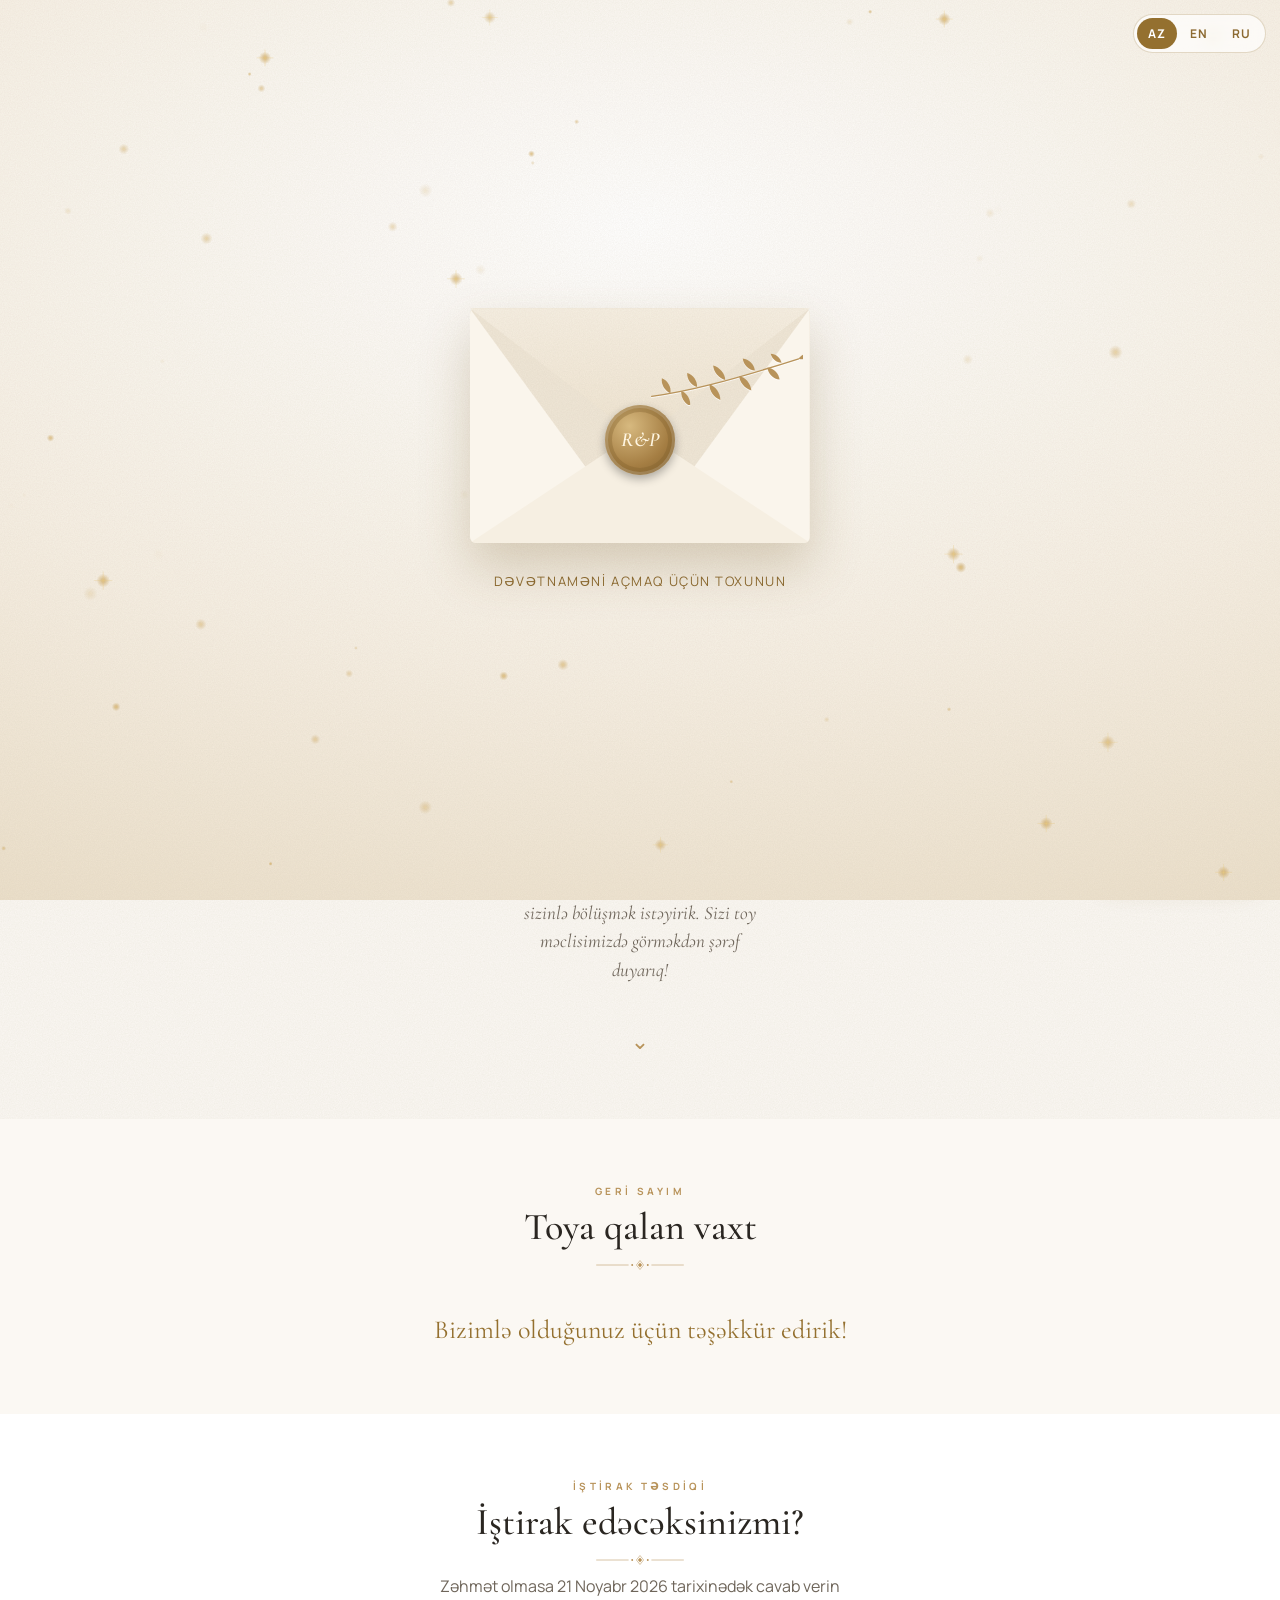
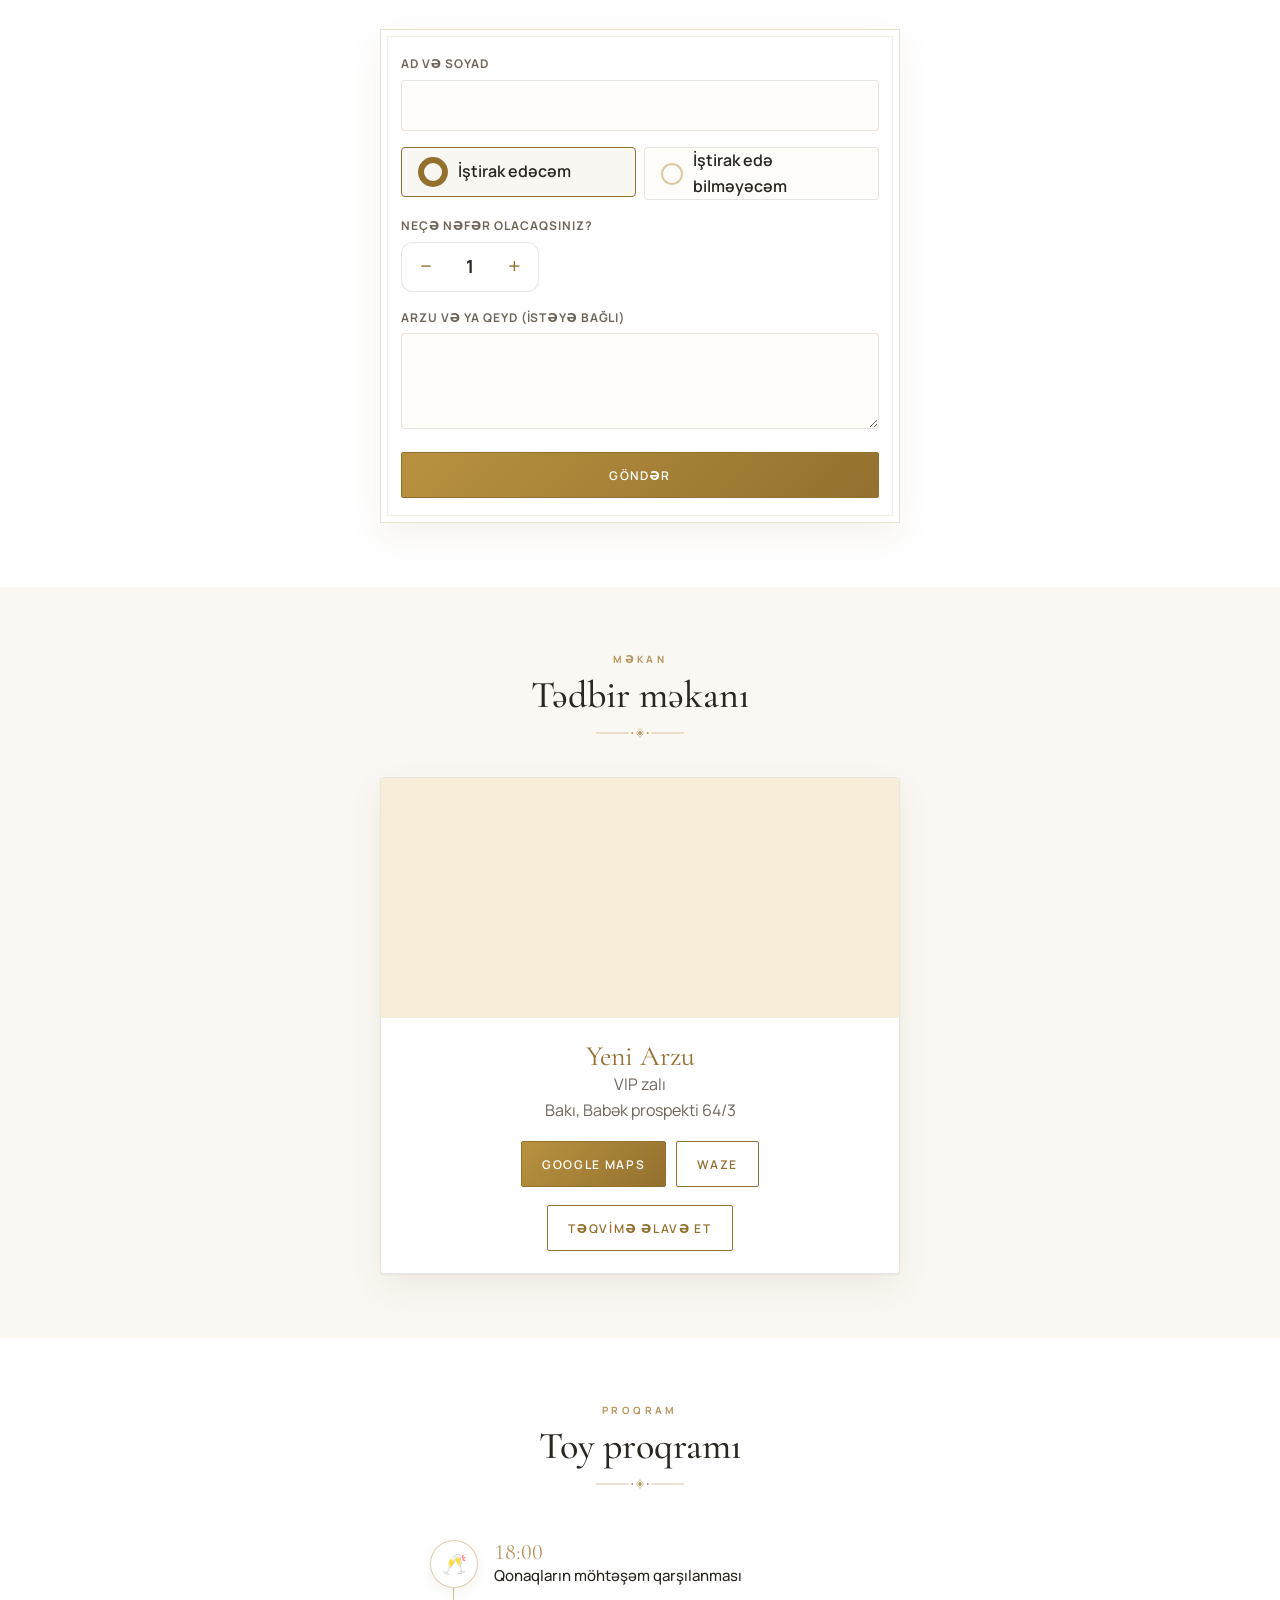
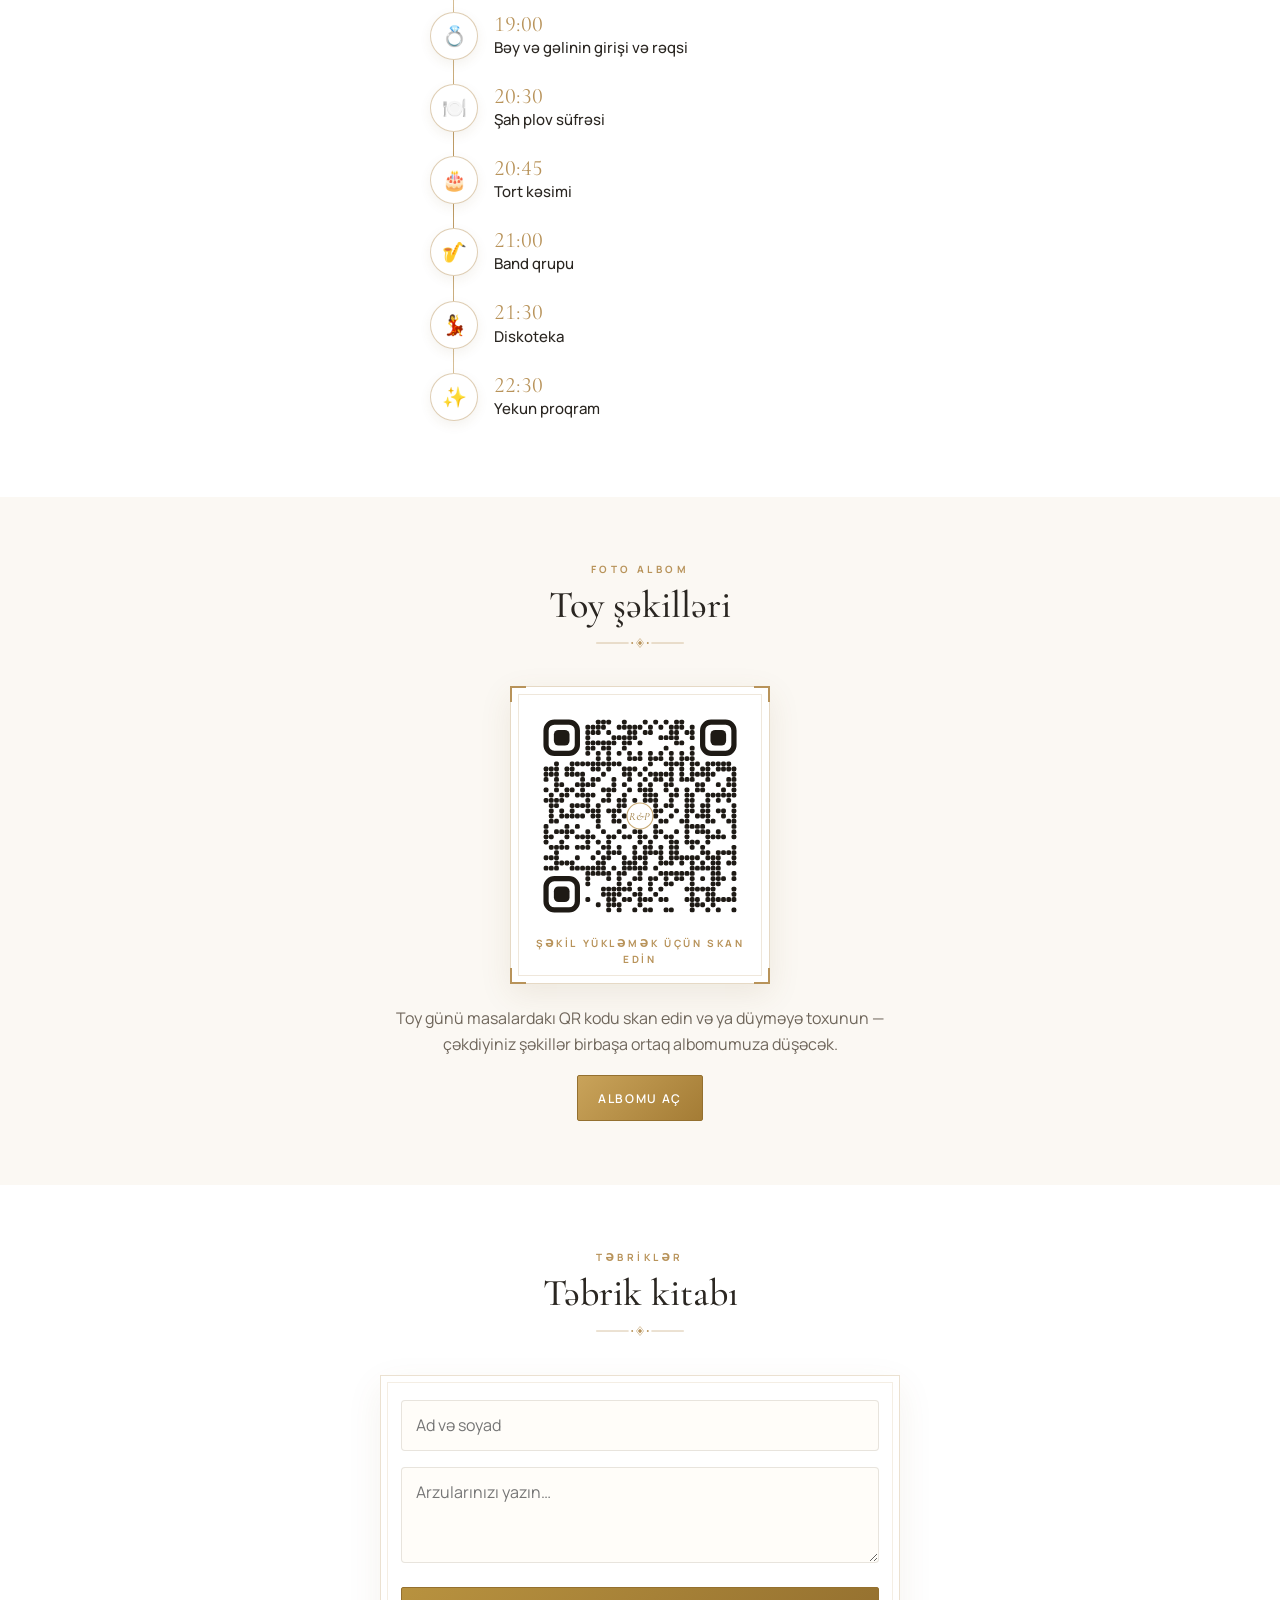
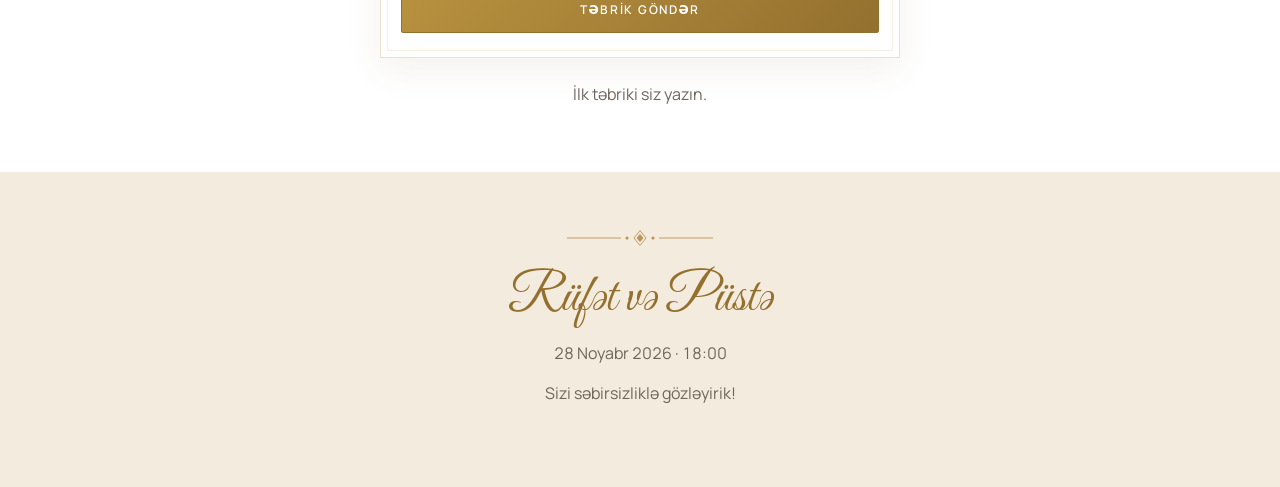
==== index.html @ 7e57e86d "Add files via upload" ====
<!doctype html>
<html lang="az">
<head>
<meta charset="utf-8">
<meta name="viewport" content="width=device-width, initial-scale=1, viewport-fit=cover">
<title>Rüfət və Püstə — Toy dəvətnaməsi</title>
<meta name="description" content="28 Noyabr 2026, Şənbə · 18:00 · Yeni Arzu, VIP zalı">
<meta property="og:title" content="Rüfət və Püstə — Toy dəvətnaməsi">
<meta property="og:description" content="28 Noyabr 2026, Şənbə · 18:00 · Yeni Arzu, VIP zalı">
<meta property="og:type" content="website">
<meta property="og:url" content="https://kenan678.github.io/puste-rufet/">
<meta property="og:image" content="https://kenan678.github.io/puste-rufet/og-image.jpg">
<meta property="og:image:width" content="1200">
<meta property="og:image:height" content="630">
<meta name="twitter:card" content="summary_large_image">
<meta name="theme-color" content="#F6EFE3">
<link rel="preconnect" href="https://fonts.googleapis.com">
<link rel="preconnect" href="https://fonts.gstatic.com" crossorigin>
<link href="https://fonts.googleapis.com/css2?family=Great+Vibes&family=Cormorant+Garamond:ital,wght@0,400;0,500;0,600;1,400;1,500;1,600&family=Manrope:wght@400;500;600;700&display=swap" rel="stylesheet">
<link rel="stylesheet" href="assets/style.css?v=7">
</head>
<body class="locked">

<!-- Zərf açılışı -->
<div class="intro" id="intro">
  <canvas class="sparkles" id="sparkIntro"></canvas>
  <div class="lang-switch" role="group" aria-label="Language">
    <button data-lang="az">AZ</button><button data-lang="en">EN</button><button data-lang="ru">RU</button>
  </div>
  <button class="envelope" id="envelope" aria-label="Open">
    <div class="env-back"></div>
    <div class="env-card"><span class="small" data-i18n="label"></span><span class="nm" id="envNames"></span></div>
    <div class="env-front"></div>
    <div class="env-flap"></div>
    <div class="seal" id="seal"></div>
    <div class="env-sprig"><svg viewBox="0 0 200 70" fill="currentColor" aria-hidden="true"><path d="M6 58 C 50 52, 100 40, 194 10" fill="none" stroke="currentColor" stroke-width="1.6" stroke-linecap="round"/><g><path transform="translate(30 54) rotate(-120)" d="M0 0 C6 -5 16 -5 22 0 C16 5 6 5 0 0Z"/><path transform="translate(44 51) rotate(60)" d="M0 0 C6 -5 16 -5 22 0 C16 5 6 5 0 0Z"/><path transform="translate(64 46) rotate(-125)" d="M0 0 C6 -5 16 -5 22 0 C16 5 6 5 0 0Z"/><path transform="translate(80 43) rotate(55)" d="M0 0 C6 -5 17 -5 24 0 C17 5 6 5 0 0Z"/><path transform="translate(100 37) rotate(-130)" d="M0 0 C6 -5 17 -5 24 0 C17 5 6 5 0 0Z"/><path transform="translate(118 32) rotate(50)" d="M0 0 C6 -5 17 -5 24 0 C17 5 6 5 0 0Z"/><path transform="translate(138 25) rotate(-135)" d="M0 0 C6 -5 16 -5 22 0 C16 5 6 5 0 0Z"/><path transform="translate(154 21) rotate(45)" d="M0 0 C6 -5 16 -5 22 0 C16 5 6 5 0 0Z"/><path transform="translate(172 15) rotate(-140)" d="M0 0 C5 -4 13 -4 18 0 C13 4 5 4 0 0Z"/><path transform="translate(194 10) rotate(-20)" d="M0 0 C5 -4 13 -4 18 0 C13 4 5 4 0 0Z"/></g></svg></div>
  </button>
  <p class="tap" data-i18n="tap"></p>
</div>

<div class="topbar">
  <div class="lang-switch" role="group" aria-label="Language">
    <button data-lang="az">AZ</button><button data-lang="en">EN</button><button data-lang="ru">RU</button>
  </div>
  <button class="music-btn" id="musicBtn" hidden aria-label="Music">
    <span class="mb-ic"><svg viewBox="0 0 24 24" class="note" fill="currentColor"><path d="M9 17.5a2.5 2.5 0 1 1-2-2.45V5.2a1 1 0 0 1 .78-.98l9-2A1 1 0 0 1 18 3.2v11.3a2.5 2.5 0 1 1-2-2.45V6.45l-7 1.56z"/></svg><svg viewBox="0 0 24 24" class="bars" fill="currentColor"><rect x="4" y="6" width="3" height="12" rx="1"/><rect x="10.5" y="3" width="3" height="18" rx="1"/><rect x="17" y="8" width="3" height="10" rx="1"/></svg></span>
    <span class="mb-lbl" id="musicLbl"></span>
  </button>
</div>

<main id="main">
  <header class="hero">
    <canvas class="sparkles" id="sparkHero"></canvas>
    <div class="garland left" aria-hidden="true"></div><div class="garland right" aria-hidden="true"></div>
    <div class="wrap">
      <div class="hero-sprig"><svg viewBox="0 0 200 70" fill="currentColor" aria-hidden="true"><path d="M6 58 C 50 52, 100 40, 194 10" fill="none" stroke="currentColor" stroke-width="1.6" stroke-linecap="round"/><g><path transform="translate(30 54) rotate(-120)" d="M0 0 C6 -5 16 -5 22 0 C16 5 6 5 0 0Z"/><path transform="translate(44 51) rotate(60)" d="M0 0 C6 -5 16 -5 22 0 C16 5 6 5 0 0Z"/><path transform="translate(64 46) rotate(-125)" d="M0 0 C6 -5 16 -5 22 0 C16 5 6 5 0 0Z"/><path transform="translate(80 43) rotate(55)" d="M0 0 C6 -5 17 -5 24 0 C17 5 6 5 0 0Z"/><path transform="translate(100 37) rotate(-130)" d="M0 0 C6 -5 17 -5 24 0 C17 5 6 5 0 0Z"/><path transform="translate(118 32) rotate(50)" d="M0 0 C6 -5 17 -5 24 0 C17 5 6 5 0 0Z"/><path transform="translate(138 25) rotate(-135)" d="M0 0 C6 -5 16 -5 22 0 C16 5 6 5 0 0Z"/><path transform="translate(154 21) rotate(45)" d="M0 0 C6 -5 16 -5 22 0 C16 5 6 5 0 0Z"/><path transform="translate(172 15) rotate(-140)" d="M0 0 C5 -4 13 -4 18 0 C13 4 5 4 0 0Z"/><path transform="translate(194 10) rotate(-20)" d="M0 0 C5 -4 13 -4 18 0 C13 4 5 4 0 0Z"/></g></svg></div>
      <p class="eyebrow" data-i18n="kicker"></p>
      <p class="hero-tag" data-i18n="tagline"></p>
      <h1 class="names" id="heroNames"></h1>
      <div class="dot-divider" aria-hidden="true"><i></i><b></b><b></b><b></b><i></i></div>
      <div class="hero-meta">
        <p class="hm-date" id="heroDate"></p>
        <p class="hm-day" id="heroDay"></p>
        <p class="hm-time" id="heroTime"></p>
        <p class="hm-venue" id="heroVenue"></p>
      </div>
      <div class="rings" id="rings" aria-hidden="true"></div>
      <p class="guest-line" id="guestLine" hidden></p>
      <p class="invite-text" id="inviteText"></p>
      <a class="scroll-cue" href="#countdown" aria-label="Scroll">&#8964;</a>
    </div>
  </header>

  <section class="block" id="countdown">
    <div class="wrap reveal">
      <div class="sec-head"><p class="eyebrow" data-i18n="eb_countdown"></p><h2 class="sec-title" data-i18n="countdown"></h2><div class="orn"></div></div>
      <div class="countdown" id="cd"></div>
    </div>
  </section>

  <section class="block" id="rsvp">
    <div class="wrap reveal">
      <div class="sec-head"><p class="eyebrow" data-i18n="eb_rsvp"></p><h2 class="sec-title" data-i18n="rsvp"></h2><div class="orn"></div>
        <p class="muted" id="rsvpBy"></p></div>
      <form id="rsvpForm" novalidate>
        <div class="field"><label for="rName" data-i18n="name"></label><input class="input" id="rName" maxlength="100" autocomplete="name"></div>
        <div class="field choices three" role="radiogroup">
          <label class="choice"><input type="radio" name="att" value="yes" checked><span data-i18n="yes"></span></label>
          <label class="choice"><input type="radio" name="att" value="no"><span data-i18n="no"></span></label>
          <label class="choice"><input type="radio" name="att" value="maybe"><span data-i18n="maybe"></span></label>
        </div>
        <div class="field" id="countField"><span class="lbl" data-i18n="count"></span>
          <div class="stepper"><button type="button" id="minus" aria-label="-">−</button><output id="cnt">1</output><button type="button" id="plus" aria-label="+">+</button></div>
        </div>
        <div class="field"><label for="rNote" data-i18n="note"></label><textarea class="input" id="rNote" maxlength="500"></textarea></div>
        <button class="btn block" id="rSend" data-i18n="send"></button>
        <div class="notice" id="rMsg" role="status"></div>
      </form>
    </div>
  </section>

  <section class="block" id="story">
    <div class="wrap reveal">
      <div class="sec-head"><p class="eyebrow" data-i18n="eb_story"></p><h2 class="sec-title" data-i18n="story"></h2><div class="orn"></div></div>
      <div class="story" id="storyList"></div>
    </div>
  </section>

  <section class="block" id="venue">
    <div class="wrap reveal">
      <div class="sec-head"><p class="eyebrow" data-i18n="eb_venue"></p><h2 class="sec-title" data-i18n="venue"></h2><div class="orn"></div></div>
      <div class="card">
        <iframe class="map" id="map" loading="lazy" referrerpolicy="no-referrer-when-downgrade" title="Map"></iframe>
        <div class="venue-info">
          <p class="venue-name" id="venueName"></p>
          <p class="muted" id="venueHall"></p>
          <p class="muted" id="venueAddr"></p>
          <div class="btn-row">
            <a class="btn" id="gmaps" target="_blank" rel="noopener"><span data-i18n="maps"></span></a>
            <a class="btn ghost" id="waze" target="_blank" rel="noopener"><span data-i18n="waze"></span></a>
          </div>
          <div class="btn-row"><button class="btn ghost" id="icsBtn"><span data-i18n="calendar"></span></button></div>
        </div>
      </div>
    </div>
  </section>

  <section class="block" id="program">
    <div class="wrap reveal">
      <div class="sec-head"><p class="eyebrow" data-i18n="eb_program"></p><h2 class="sec-title" data-i18n="program"></h2><div class="orn"></div></div>
      <ul class="program" id="programList"></ul>
    </div>
  </section>

  <section class="block" id="dress">
    <div class="wrap reveal dress">
      <div class="sec-head"><p class="eyebrow" data-i18n="eb_dress"></p><h2 class="sec-title" data-i18n="dress"></h2><div class="orn"></div></div>
      <p class="dress-title" id="dressTitle"></p>
      <p class="muted" id="dressNote"></p>
      <div class="swatches" id="swatches"></div>
    </div>
  </section>

  <section class="block" id="seating">
    <div class="wrap reveal">
      <div class="sec-head"><p class="eyebrow" data-i18n="eb_seating"></p><h2 class="sec-title" data-i18n="seating"></h2><div class="orn"></div></div>
      <form class="seat-form" id="seatForm">
        <input class="input" id="seatInput" data-i18n-ph="seat_ph" autocomplete="name">
        <button class="btn" data-i18n="seat_btn"></button>
      </form>
      <p class="seat-result" id="seatResult" aria-live="polite"></p>
    </div>
  </section>

  <section class="block" id="photos">
    <div class="wrap reveal photo-cta">
      <div class="sec-head"><p class="eyebrow" data-i18n="eb_photos"></p><h2 class="sec-title" data-i18n="photos"></h2><div class="orn"></div></div>
      <div class="qr-card">
        <span class="qc-corner tl"></span><span class="qc-corner tr"></span><span class="qc-corner bl"></span><span class="qc-corner br"></span>
        <div class="qr-svg" id="qrPhotos"></div>
        <p class="qc-cap" data-i18n="scan_cap"></p>
      </div>
      <p class="muted" data-i18n="photos_text"></p>
      <div class="btn-row"><a class="btn gold" href="foto.html" id="albumLink"><span data-i18n="photos_btn"></span></a></div>
    </div>
  </section>

  <section class="block" id="guestbook">
    <div class="wrap reveal">
      <div class="sec-head"><p class="eyebrow" data-i18n="eb_gb"></p><h2 class="sec-title" data-i18n="gb"></h2><div class="orn"></div></div>
      <form id="gbForm" novalidate>
        <div class="field"><input class="input" id="gName" maxlength="80" data-i18n-ph="name" autocomplete="name"></div>
        <div class="field"><textarea class="input" id="gText" maxlength="600" data-i18n-ph="gb_ph"></textarea></div>
        <button class="btn block" id="gSend" data-i18n="gb_send"></button>
        <div class="notice" id="gMsg" role="status"></div>
      </form>
      <div class="wishes" id="wishes"></div>
    </div>
  </section>

  <footer>
    <div class="wrap">
      <div class="orn"></div>
      <p class="names" id="footNames"></p>
      <p id="footDate"></p>
      <p style="margin-top:14px" data-i18n="footer"></p>
    </div>
  </footer>
</main>

<audio id="audio" loop preload="none"></audio>

<script src="config.js?v=7"></script>
<script src="assets/core.js?v=7"></script>
<script src="assets/vendor/qrcode.js?v=7"></script>
<script src="assets/invite.js?v=7"></script>
<script type="importmap">{ "imports": { "three": "./assets/vendor/three.module.min.js" } }</script>
<script type="module">
  import { mountRings } from "./assets/rings3d.js?v=7";
  const box = document.getElementById("rings");
  try { if (box && mountRings(box)) box.classList.add("webgl"); } catch (e) { console.warn("3D üzüklər alınmadı:", e); }
</script>
</body>
</html>
---- assets/style.css ----
:root {
  --ivory: #F6F1E7;
  --paper: #FBF8F2;
  --ink: #1D2622;
  --ink-soft: #55605A;
  --emerald: #1E4D3F;
  --emerald-deep: #13352B;
  --gold: #B08D57;
  --gold-soft: #D9C29A;
  --line: rgba(29, 38, 34, .12);
  --ok: #2F6B4F;
  --err: #9B3B3B;
  --radius: 18px;
  --shadow: 0 1px 2px rgba(19, 53, 43, .06), 0 10px 30px rgba(19, 53, 43, .08);
  --serif: "Cormorant Garamond", "Times New Roman", serif;
  --sans: "Manrope", system-ui, -apple-system, "Segoe UI", sans-serif;
}

* { box-sizing: border-box; margin: 0; padding: 0; }
[hidden] { display: none !important; }
html { -webkit-text-size-adjust: 100%; scroll-behavior: smooth; }
body {
  font-family: var(--sans);
  color: var(--ink);
  background: var(--ivory);
  line-height: 1.6;
  font-size: 16px;
  -webkit-font-smoothing: antialiased;
}
body.locked { overflow: hidden; }
img { max-width: 100%; display: block; }
button, input, textarea, select { font: inherit; color: inherit; }
a { color: var(--emerald); }

.wrap { max-width: 560px; margin: 0 auto; padding: 0 20px; }

/* ---------- Top bar ---------- */
.topbar {
  position: fixed; inset: 0 0 auto 0; z-index: 40;
  display: flex; justify-content: space-between; align-items: center;
  padding: 12px 16px; pointer-events: none;
}
.topbar > * { pointer-events: auto; }
.lang-switch { display: flex; gap: 2px; background: rgba(251, 248, 242, .88); backdrop-filter: blur(8px);
  border: 1px solid var(--line); border-radius: 999px; padding: 3px; }
.lang-switch button { border: 0; background: transparent; padding: 6px 11px; border-radius: 999px;
  font-size: 12px; font-weight: 700; letter-spacing: .08em; cursor: pointer; color: var(--ink-soft); }
.lang-switch button[aria-pressed="true"] { background: var(--emerald); color: var(--paper); }
.music-btn { width: 40px; height: 40px; border-radius: 50%; border: 1px solid var(--line);
  background: rgba(251, 248, 242, .88); backdrop-filter: blur(8px); cursor: pointer;
  display: grid; place-items: center; color: var(--emerald); }
.music-btn[hidden] { display: none; }
.music-btn svg { width: 18px; height: 18px; }
.music-btn.playing .bars rect { animation: eq 1s ease-in-out infinite; transform-origin: bottom; }
.music-btn.playing .bars rect:nth-child(2) { animation-delay: .2s; }
.music-btn.playing .bars rect:nth-child(3) { animation-delay: .4s; }
@keyframes eq { 0%, 100% { transform: scaleY(.4); } 50% { transform: scaleY(1); } }

/* ---------- Envelope intro ---------- */
.intro {
  position: fixed; inset: 0; z-index: 60;
  background: radial-gradient(120% 90% at 50% 20%, #24604E 0%, var(--emerald-deep) 70%);
  display: flex; flex-direction: column; align-items: center; justify-content: center; gap: 28px;
  transition: opacity .9s ease, visibility .9s;
  overflow: hidden;
}
.intro::before { /* faint lattice */
  content: ""; position: absolute; inset: 0; opacity: .08;
  background-image: radial-gradient(circle at 1px 1px, var(--gold-soft) 1px, transparent 0);
  background-size: 22px 22px;
}
.intro.gone { opacity: 0; visibility: hidden; }
.envelope {
  position: relative; width: min(82vw, 340px); aspect-ratio: 1.45; cursor: pointer;
  perspective: 1200px; border: 0; background: none;
}
.env-back, .env-front, .env-flap, .env-card { position: absolute; left: 0; right: 0; }
.env-back { inset: 0; background: #E9DFCB; border-radius: 6px; box-shadow: 0 20px 50px rgba(0, 0, 0, .35); }
.env-card {
  left: 7%; right: 7%; top: 8%; bottom: 8%; background: var(--paper); border-radius: 4px;
  display: flex; flex-direction: column; align-items: center; justify-content: center; gap: 2px;
  transition: transform 1s cubic-bezier(.2, .8, .2, 1) .45s, opacity .25s ease .3s; z-index: 1; opacity: 0;
  border: 1px solid rgba(176, 141, 87, .4);
}
.env-card .small { font-size: 9px; letter-spacing: .3em; color: var(--gold); font-weight: 700; }
.env-card .nm { font-family: var(--serif); font-style: italic; font-size: clamp(24px, 7vw, 32px); color: var(--emerald); line-height: 1.1; }
.env-front {
  inset: 0; z-index: 2; border-radius: 6px;
  background:
    linear-gradient(to top right, #F1E8D6 49.6%, transparent 50%) left / 50.5% 100% no-repeat,
    linear-gradient(to top left, #F1E8D6 49.6%, transparent 50%) right / 50.5% 100% no-repeat;
}
.env-front::after { content: ""; position: absolute; inset: 0; border-radius: 6px;
  background: linear-gradient(to top, #EDE3CF 0 46%, transparent 46%);
  clip-path: polygon(0 100%, 50% 52%, 100% 100%); }
.env-flap {
  top: 0; height: 56%; z-index: 3; transform-origin: top center;
  transition: transform .8s cubic-bezier(.4, 0, .2, 1), z-index 0s .4s;
  background: #E4D7BE; clip-path: polygon(0 0, 100% 0, 50% 100%);
  filter: drop-shadow(0 2px 2px rgba(0, 0, 0, .1));
}
.seal {
  position: absolute; z-index: 4; left: 50%; top: 56%; transform: translate(-50%, -50%);
  width: 70px; height: 70px; border-radius: 50%;
  background: radial-gradient(circle at 35% 30%, #D7B97F, #A57E43 60%, #7E5E2D);
  box-shadow: 0 4px 10px rgba(0, 0, 0, .3), inset 0 0 0 3px rgba(255, 255, 255, .15), inset 0 0 0 7px rgba(126, 94, 45, .35);
  display: grid; place-items: center; color: #FFF6E2;
  font-family: var(--serif); font-style: italic; font-size: 20px; font-weight: 600;
  transition: opacity .35s ease, transform .35s ease;
  animation: pulse 2.4s ease-in-out infinite;
}
@keyframes pulse { 0%, 100% { transform: translate(-50%, -50%) scale(1); } 50% { transform: translate(-50%, -50%) scale(1.06); } }
.intro.opening .seal { opacity: 0; transform: translate(-50%, -50%) scale(.6); animation: none; }
.intro.opening .env-flap { transform: rotateX(180deg); z-index: 0; }
.intro.opening .env-card { transform: translateY(-46%); opacity: 1; }
.intro .tap { color: var(--gold-soft); font-size: 13px; letter-spacing: .12em; text-transform: uppercase; text-align: center; padding: 0 24px; }
.intro .lang-switch { position: absolute; top: 14px; right: 14px; background: rgba(255, 255, 255, .08); border-color: rgba(217, 194, 154, .3); }
.intro .lang-switch button { color: var(--gold-soft); }
.intro .lang-switch button[aria-pressed="true"] { background: var(--gold-soft); color: var(--emerald-deep); }

/* ---------- Hero ---------- */
.hero { min-height: 100svh; display: flex; align-items: center; text-align: center; padding: 90px 0 60px;
  background:
    radial-gradient(80% 50% at 50% 0%, rgba(176, 141, 87, .14), transparent 70%),
    var(--ivory); }
.hero .wrap { width: 100%; }
.eyebrow { font-size: 11px; letter-spacing: .32em; font-weight: 700; color: var(--gold); text-transform: uppercase; }
.names { font-family: var(--serif); font-weight: 500; font-style: italic; color: var(--emerald);
  font-size: clamp(54px, 16vw, 84px); line-height: .95; margin: 22px 0 8px; }
.names .amp { display: block; font-size: .45em; color: var(--gold); margin: 6px 0; font-style: normal; }
.hero-date { font-family: var(--serif); font-size: 26px; letter-spacing: .12em; margin-top: 18px; }
.hero-sub { color: var(--ink-soft); font-size: 14px; letter-spacing: .04em; }
.guest-line { font-family: var(--serif); font-size: 22px; color: var(--emerald); margin-top: 34px; font-style: italic; }
.invite-text { font-family: var(--serif); font-size: 20px; line-height: 1.5; color: var(--ink); margin: 12px auto 0; max-width: 30ch; }
.ornament { color: var(--gold); width: 150px; margin: 0 auto; }
.scroll-cue { margin-top: 40px; color: var(--gold); font-size: 22px; animation: bob 2s ease-in-out infinite; display: inline-block; text-decoration: none; }
@keyframes bob { 0%, 100% { transform: translateY(0); } 50% { transform: translateY(6px); } }

/* ---------- Sections ---------- */
section.block { padding: 64px 0; }
section.block.alt { background: var(--paper); }
.sec-title { font-family: var(--serif); font-weight: 500; font-size: clamp(34px, 9vw, 42px); color: var(--emerald);
  text-align: center; line-height: 1.1; }
.sec-head { text-align: center; margin-bottom: 30px; }
.sec-head .ornament { width: 90px; margin-top: 10px; }
.muted { color: var(--ink-soft); }
.center { text-align: center; }

/* Countdown */
.countdown { display: grid; grid-template-columns: repeat(4, 1fr); gap: 10px; }
.cd-cell { background: var(--paper); border: 1px solid var(--line); border-radius: 14px; padding: 16px 4px 12px; text-align: center; }
section.block.alt .cd-cell { background: var(--ivory); }
.cd-num { font-family: var(--serif); font-size: clamp(32px, 10vw, 44px); color: var(--emerald); line-height: 1; font-variant-numeric: tabular-nums; }
.cd-lbl { font-size: 10px; letter-spacing: .14em; text-transform: uppercase; color: var(--ink-soft); margin-top: 6px; font-weight: 600; }
.cd-msg { text-align: center; font-family: var(--serif); font-size: 26px; color: var(--emerald); }

/* Story */
.story { position: relative; padding-left: 28px; }
.story::before { content: ""; position: absolute; left: 7px; top: 6px; bottom: 6px; width: 1px; background: var(--gold-soft); }
.story-item { position: relative; padding-bottom: 26px; }
.story-item:last-child { padding-bottom: 0; }
.story-item::before { content: ""; position: absolute; left: -26px; top: 7px; width: 11px; height: 11px; border-radius: 50%;
  background: var(--paper); border: 2px solid var(--gold); }
.story-year { font-size: 12px; letter-spacing: .2em; font-weight: 700; color: var(--gold); }
.story-title { font-family: var(--serif); font-size: 24px; color: var(--emerald); line-height: 1.2; }

/* Venue */
.card { background: var(--paper); border: 1px solid var(--line); border-radius: var(--radius); box-shadow: var(--shadow); overflow: hidden; }
section.block.alt .card { background: var(--ivory); }
.venue-info { padding: 22px; text-align: center; }
.venue-name { font-family: var(--serif); font-size: 28px; color: var(--emerald); line-height: 1.15; }
.map { width: 100%; height: 240px; border: 0; display: block; background: #E8E2D4; }
.btn-row { display: flex; flex-wrap: wrap; gap: 10px; justify-content: center; margin-top: 18px; }
.btn {
  display: inline-flex; align-items: center; justify-content: center; gap: 8px;
  min-height: 46px; padding: 0 20px; border-radius: 999px; border: 1px solid var(--emerald);
  background: var(--emerald); color: var(--paper); font-weight: 600; font-size: 14px; text-decoration: none;
  cursor: pointer; transition: transform .15s ease, background .2s ease;
}
.btn:active { transform: scale(.98); }
.btn.ghost { background: transparent; color: var(--emerald); }
.btn.gold { background: var(--gold); border-color: var(--gold); color: #fff; }
.btn[disabled] { opacity: .55; cursor: default; }
.btn svg { width: 16px; height: 16px; }
.btn.block { width: 100%; }

/* Program */
.program { list-style: none; }
.program li { display: grid; grid-template-columns: 74px 1fr; gap: 14px; align-items: baseline; padding: 14px 0; border-bottom: 1px solid var(--line); }
.program li:last-child { border-bottom: 0; }
.program .tm { font-family: var(--serif); font-size: 24px; color: var(--gold); font-variant-numeric: tabular-nums; }
.program .ti { font-size: 16px; font-weight: 500; }

/* Dress code */
.dress { text-align: center; }
.dress-title { font-family: var(--serif); font-size: 30px; color: var(--emerald); }
.swatches { display: flex; justify-content: center; gap: 12px; margin-top: 18px; }
.swatch { width: 38px; height: 38px; border-radius: 50%; border: 3px solid var(--paper); box-shadow: 0 0 0 1px var(--line); }

/* Forms */
.field { margin-bottom: 16px; }
.field label, .lbl { display: block; font-size: 12px; font-weight: 700; letter-spacing: .08em; text-transform: uppercase; color: var(--ink-soft); margin-bottom: 6px; }
.input, textarea.input {
  width: 100%; min-height: 48px; padding: 12px 14px; border-radius: 12px; border: 1px solid var(--line);
  background: #fff; outline: none; transition: border-color .2s, box-shadow .2s; font-size: 16px;
}
textarea.input { min-height: 96px; resize: vertical; }
.input:focus { border-color: var(--gold); box-shadow: 0 0 0 3px rgba(176, 141, 87, .18); }
.choices { display: grid; gap: 8px; }
.choice { position: relative; }
.field .choice { text-transform: none; letter-spacing: 0; font-size: 16px; color: var(--ink); margin: 0; font-weight: 400; }
.choice input { position: absolute; opacity: 0; inset: 0; cursor: pointer; }
.choice span { display: flex; align-items: center; gap: 10px; min-height: 50px; padding: 0 16px; border: 1px solid var(--line);
  border-radius: 12px; background: #fff; font-weight: 600; transition: all .2s; }
.choice span::before { content: ""; width: 18px; height: 18px; border-radius: 50%; border: 2px solid var(--gold-soft); flex: none; transition: all .2s; }
.choice input:checked + span { border-color: var(--emerald); background: rgba(30, 77, 63, .05); }
.choice input:checked + span::before { border: 6px solid var(--emerald); }
.choice input:focus-visible + span { box-shadow: 0 0 0 3px rgba(176, 141, 87, .3); }
.stepper { display: flex; align-items: center; gap: 0; border: 1px solid var(--line); border-radius: 12px; background: #fff; width: max-content; }
.stepper button { width: 48px; height: 48px; border: 0; background: none; font-size: 22px; color: var(--emerald); cursor: pointer; }
.stepper output { min-width: 40px; text-align: center; font-weight: 700; font-size: 18px; }
.notice { margin-top: 14px; padding: 14px 16px; border-radius: 12px; font-size: 15px; display: none; }
.notice.show { display: block; }
.notice.ok { background: rgba(47, 107, 79, .1); color: var(--ok); }
.notice.err { background: rgba(155, 59, 59, .08); color: var(--err); }

/* Seating */
.seat-form { display: flex; gap: 8px; }
.seat-form .input { flex: 1; }
.seat-result { margin-top: 16px; text-align: center; font-family: var(--serif); font-size: 24px; color: var(--emerald); min-height: 1.4em; }
.seat-result.none { font-family: var(--sans); font-size: 15px; color: var(--ink-soft); }
.seat-result b { color: var(--gold); font-weight: 600; }

/* Guestbook */
.wishes { margin-top: 24px; display: grid; gap: 12px; }
.wish { background: #fff; border: 1px solid var(--line); border-radius: 14px; padding: 14px 16px; }
.wish p { font-family: var(--serif); font-size: 19px; line-height: 1.4; }
.wish .who { font-size: 12px; font-weight: 700; letter-spacing: .08em; color: var(--gold); margin-top: 6px; text-transform: uppercase; }

/* Photos */
.photo-cta { text-align: center; }
.qr-art { width: 120px; height: 120px; margin: 0 auto 18px; color: var(--emerald); }

/* Footer */
footer { padding: 56px 0 80px; text-align: center; background: var(--emerald-deep); color: var(--gold-soft); }
footer .names { font-size: 44px; color: var(--paper); margin: 10px 0; }
footer .ornament { color: var(--gold-soft); }
.demo-bar { position: fixed; left: 12px; right: 12px; bottom: 12px; z-index: 30; background: rgba(29, 38, 34, .9); color: #F6F1E7;
  font-size: 12px; padding: 8px 12px; border-radius: 10px; text-align: center; }

/* Reveal on scroll */
.reveal { opacity: 0; transform: translateY(18px); transition: opacity .8s ease, transform .8s ease; }
.reveal.in { opacity: 1; transform: none; }

/* Gallery (foto.html) */
.grid { display: grid; grid-template-columns: repeat(3, 1fr); gap: 4px; margin-top: 18px; }
.grid button { border: 0; padding: 0; aspect-ratio: 1; overflow: hidden; background: #E8E2D4; cursor: zoom-in; border-radius: 4px; }
.grid img { width: 100%; height: 100%; object-fit: cover; }
.lightbox { position: fixed; inset: 0; z-index: 80; background: rgba(10, 18, 15, .94); display: none; align-items: center; justify-content: center; padding: 16px; }
.lightbox.show { display: flex; }
.lightbox img { max-height: 88vh; border-radius: 6px; }
.lightbox .x { position: absolute; top: 12px; right: 12px; width: 44px; height: 44px; border-radius: 50%; border: 0; background: rgba(255, 255, 255, .12); color: #fff; font-size: 22px; cursor: pointer; }
.progress { height: 6px; border-radius: 6px; background: var(--line); overflow: hidden; margin-top: 14px; display: none; }
.progress.show { display: block; }
.progress i { display: block; height: 100%; width: 0; background: var(--gold); transition: width .3s; }
.upload-zone { border: 1.5px dashed var(--gold-soft); border-radius: var(--radius); padding: 28px 20px; text-align: center; background: var(--paper); }

@media (prefers-reduced-motion: reduce) {
  *, *::before, *::after { animation: none !important; transition: none !important; }
  .reveal { opacity: 1; transform: none; }
}
@media (min-width: 720px) {
  .choices.three { grid-template-columns: repeat(3, 1fr); }
  .choices.two { grid-template-columns: repeat(2, 1fr); }
}

/* =========================================================
   Ağ-qızılı tema
   ========================================================= */
:root[data-theme="white-gold"] {
  --ivory: #FBF8F3;
  --paper: #FFFFFF;
  --ink: #2A2621;
  --ink-soft: #6F665B;
  --emerald: #94702F;        /* əsas vurğu: başlıqlar, düymələr */
  --emerald-deep: #3B3127;
  --gold: #B8935A;
  --gold-soft: #DDC8A3;
  --line: rgba(70, 50, 20, .12);
  --shadow: 0 1px 2px rgba(80, 60, 30, .05), 0 12px 32px rgba(80, 60, 30, .08);
}
[data-theme="white-gold"] .intro {
  background: radial-gradient(120% 90% at 50% 25%, #FFFFFF 0%, #F6EFE3 55%, #EADDC6 100%);
}
[data-theme="white-gold"] .intro::before { opacity: .35; }
[data-theme="white-gold"] .intro .tap { color: #8C6A31; }
[data-theme="white-gold"] .intro .lang-switch { background: rgba(255, 255, 255, .7); border-color: rgba(148, 112, 47, .25); }
[data-theme="white-gold"] .intro .lang-switch button { color: #8C6A31; }
[data-theme="white-gold"] .intro .lang-switch button[aria-pressed="true"] { background: #94702F; color: #fff; }
[data-theme="white-gold"] .env-back { background: #EFE6D6; box-shadow: 0 24px 50px rgba(120, 90, 40, .25); }
[data-theme="white-gold"] .env-flap { background: #F3EBDC; filter: drop-shadow(0 3px 3px rgba(120, 90, 40, .15)); }
[data-theme="white-gold"] .env-front { background:
    linear-gradient(to top right, #FAF5EC 49.6%, transparent 50%) left / 50.5% 100% no-repeat,
    linear-gradient(to top left, #FAF5EC 49.6%, transparent 50%) right / 50.5% 100% no-repeat; }
[data-theme="white-gold"] .env-front::after { background: linear-gradient(to top, #F6EFE2 0 46%, transparent 46%); }
[data-theme="white-gold"] .env-card { border-color: rgba(184, 147, 90, .55); }
[data-theme="white-gold"] .hero { background:
    radial-gradient(70% 45% at 50% 0%, rgba(221, 200, 163, .35), transparent 70%), var(--ivory); }
[data-theme="white-gold"] .hero-date { color: var(--ink); }
[data-theme="white-gold"] .choice input:checked + span { background: rgba(148, 112, 47, .06); }
[data-theme="white-gold"] .names { padding-bottom: .12em; background: linear-gradient(180deg, #A9853F 0%, #8A6526 100%); -webkit-background-clip: text; background-clip: text; color: transparent; }
[data-theme="white-gold"] .names .amp { -webkit-text-fill-color: var(--gold); }
[data-theme="white-gold"] footer { background: #F3EBDD; color: #6F665B; }
[data-theme="white-gold"] footer .names { background: none; color: var(--emerald); -webkit-text-fill-color: var(--emerald); }
[data-theme="white-gold"] footer .ornament { color: var(--gold); }
[data-theme="white-gold"] .demo-bar { background: rgba(59, 49, 39, .92); }

/* ---- Ağ-qızılı: kağız teksturası, qızılı budaq, parıltı ---- */
:root[data-theme="white-gold"] {
  --noise: url("data:image/svg+xml,%3Csvg xmlns='http://www.w3.org/2000/svg' width='220' height='220'%3E%3Cfilter id='n'%3E%3CfeTurbulence type='fractalNoise' baseFrequency='.85' numOctaves='3' stitchTiles='stitch'/%3E%3CfeColorMatrix values='0 0 0 0 .45 0 0 0 0 .38 0 0 0 0 .28 0 0 0 .14 0'/%3E%3C/filter%3E%3Crect width='100%25' height='100%25' filter='url(%23n)'/%3E%3C/svg%3E");
}
[data-theme="white-gold"] .intro { background:
    var(--noise),
    radial-gradient(120% 90% at 50% 25%, #FFFFFF 0%, #F6EFE3 55%, #EADDC6 100%); background-size: 220px, cover; }
[data-theme="white-gold"] .intro::before { display: none; }
[data-theme="white-gold"] .env-back { background: var(--noise), #EFE6D6; }
[data-theme="white-gold"] .env-card { background: var(--noise), #FFFDF9; }
[data-theme="white-gold"] .env-flap { background: var(--noise), linear-gradient(180deg, #F6EFE2, #EFE4D1); }
.env-sprig { position: absolute; z-index: 5; width: 46%; left: 52%; top: 18%; pointer-events: none;
  color: #B8935A; transition: opacity .3s ease; filter: drop-shadow(0 1px 0 rgba(255,255,255,.7)); }
.intro.opening .env-sprig { opacity: 0; }
[data-theme="emerald"] .env-sprig { display: none; }
.sparkles { position: absolute; inset: 0; width: 100%; height: 100%; pointer-events: none; }
.hero { position: relative; overflow: hidden; }
.hero .wrap { position: relative; z-index: 1; }
.hero-sprig { display: none; width: 150px; margin: 0 auto 6px; color: var(--gold); }
[data-theme="white-gold"] .hero-sprig { display: block; }
[data-theme="white-gold"] .names .amp { font-style: italic; font-size: .38em; letter-spacing: .05em; margin: 10px 0; }
[data-theme="white-gold"] .hero { background: var(--noise), radial-gradient(70% 45% at 50% 0%, rgba(221,200,163,.35), transparent 70%), var(--ivory); background-size: 220px, auto, auto; }

/* Cormorant-da rəqəmlər düz (lining) görünsün: "11" "II" kimi görünməsin */
.hero-date, .cd-num, .program .tm, .names, footer p, .dress-title { font-variant-numeric: lining-nums tabular-nums; }

.program li:has(.ic) { grid-template-columns: 74px 34px 1fr; }
.program .ic { font-size: 20px; text-align: center; }

/* =========================================================
   Başlıq: kiçik yazı, adlar, tarix bloku, 3D üzüklər
   ========================================================= */
.hero-tag { font-family: var(--serif); font-style: italic; font-size: 18px; color: var(--ink-soft); max-width: 26ch; margin: 14px auto 0; line-height: 1.4; }
.names .nm1, .names .nm2 { display: block; }
.names .amp { display: block; }
[data-theme="white-gold"] .names { font-style: normal; font-weight: 500; background: none; color: var(--ink); -webkit-text-fill-color: currentColor; margin: 18px 0 10px; line-height: 1; }
[data-theme="white-gold"] .names .amp { font-style: italic; font-size: .42em; color: var(--gold); -webkit-text-fill-color: var(--gold); margin: 14px 0; }
.dot-divider { display: flex; align-items: center; justify-content: center; gap: 7px; margin: 6px auto 22px; color: var(--gold); }
.dot-divider i { width: 54px; height: 1px; background: currentColor; opacity: .55; }
.dot-divider b { width: 4px; height: 4px; border-radius: 50%; background: currentColor; }
.dot-divider b:nth-of-type(2) { width: 5px; height: 5px; }
.hero-meta p { margin: 0; }
.hm-date { font-family: var(--sans); font-size: 15px; letter-spacing: .12em; color: var(--ink-soft); font-variant-numeric: lining-nums; }
.hm-day { font-size: 11px; font-weight: 700; letter-spacing: .26em; color: var(--gold); margin-top: 4px !important; }
.hm-time { font-size: 15px; color: var(--ink-soft); margin-top: 4px !important; font-variant-numeric: lining-nums; }
.hm-venue { font-size: 11px; font-weight: 700; letter-spacing: .3em; color: var(--gold); margin-top: 18px !important; }
.hero .hero-sprig { display: none !important; }

.rings { position: relative; display: flex; justify-content: center; align-items: center; height: 170px; margin: 26px auto 6px; perspective: 700px; }
.ring { position: relative; width: 112px; height: 112px; transform-style: preserve-3d; animation: sway 5.5s ease-in-out infinite alternate;
  filter: drop-shadow(0 14px 14px rgba(120, 85, 30, .22)); }
.ring svg { position: absolute; inset: 0; width: 100%; height: 100%; backface-visibility: visible; }
.ring.rg2 { margin-left: -30px; margin-top: 8px; width: 104px; height: 104px; animation-name: sway2; animation-duration: 6.2s; }
.gem { position: absolute; left: 50%; top: -3px; width: 13px; height: 13px; transform: translate(-50%, 0) rotate(45deg) translateZ(4px);
  background: linear-gradient(135deg, #fff 0%, #E9F2FF 40%, #BFD3EA 70%, #fff 100%); box-shadow: 0 0 10px rgba(255,255,255,.9), 0 0 2px rgba(120,140,170,.6); border-radius: 2px; }
@keyframes sway { from { transform: rotateY(-62deg) rotateZ(-10deg); } to { transform: rotateY(58deg) rotateZ(6deg); } }
@keyframes sway2 { from { transform: rotateY(55deg) rotateZ(8deg); } to { transform: rotateY(-60deg) rotateZ(-6deg); } }

/* Bölmə başlıqlarının üstündəki kiçik qızılı yazı */
.sec-head .eyebrow { margin-bottom: 8px; font-size: 10px; letter-spacing: .34em; }
[data-theme="white-gold"] .sec-title { color: var(--ink); font-size: clamp(30px, 8vw, 38px); }
/* Geri sayım: kvadrat qutular */
[data-theme="white-gold"] .countdown { max-width: 340px; margin: 0 auto; gap: 16px; }
[data-theme="white-gold"] .cd-cell { background: #fff; border-radius: 4px; padding: 0; aspect-ratio: 1; display: flex; flex-direction: column; justify-content: center; box-shadow: 0 2px 10px rgba(120, 90, 40, .07); border-color: rgba(184,147,90,.18); position: relative; margin-bottom: 22px; }
[data-theme="white-gold"] .cd-num { font-size: 28px; color: var(--ink); }
[data-theme="white-gold"] .cd-lbl { position: absolute; left: 0; right: 0; bottom: -24px; font-size: 9px; letter-spacing: .2em; }

/* =========================================================
   v3: musiqi düyməsi, 3D üzüklər, künc naxışları, QR kart,
   proqram xətti, kağız kartlar
   ========================================================= */
/* Musiqi — ekranın sağ altında görünən düymə */
.music-btn { position: fixed; right: 16px; bottom: 18px; width: auto; height: 46px; padding: 0 18px 0 8px; gap: 10px;
  display: flex; align-items: center; border-radius: 999px; z-index: 45;
  background: rgba(255, 255, 255, .92); border: 1px solid rgba(184, 147, 90, .35);
  box-shadow: 0 8px 24px rgba(120, 90, 40, .16); color: var(--emerald); }
.music-btn .mb-ic { width: 32px; height: 32px; border-radius: 50%; display: grid; place-items: center;
  background: linear-gradient(135deg, #D9B66E, #A47C35); color: #fff; }
.music-btn .mb-ic svg { width: 16px; height: 16px; }
.music-btn .bars { display: none; }
.music-btn.playing .bars { display: block; }
.music-btn.playing .note { display: none; }
.music-btn .mb-lbl { font-size: 12px; font-weight: 700; letter-spacing: .06em; white-space: nowrap; }
.music-btn:not(.playing) .mb-ic { animation: pulse-ring 2s ease-out infinite; }
@keyframes pulse-ring { 0% { box-shadow: 0 0 0 0 rgba(184,147,90,.55); } 100% { box-shadow: 0 0 0 12px rgba(184,147,90,0); } }
.demo-bar ~ .topbar .music-btn, body:has(.demo-bar) .music-btn { bottom: 64px; }

/* 3D üzüklər */
.rings { height: 200px; max-width: 340px; }
.rings .rings-canvas { position: absolute; inset: 0; width: 100% !important; height: 100% !important; }
.rings.webgl .ring { display: none; }
.rings::after { content: ""; position: absolute; left: 22%; right: 22%; bottom: 10px; height: 18px; border-radius: 50%;
  background: radial-gradient(closest-side, rgba(120, 85, 30, .22), transparent); filter: blur(2px); }

/* Künc naxışları */
.garland { position: absolute; top: -6px; width: min(46vw, 230px); aspect-ratio: 1; color: var(--gold); opacity: .38; pointer-events: none; z-index: 0; }
.garland.left { left: -10px; }
.garland.right { right: -10px; transform: scaleX(-1); }
[data-theme="emerald"] .garland { display: none; }

/* QR kart */
.qr-card { position: relative; width: min(260px, 78vw); margin: 4px auto 22px; padding: 22px 22px 16px; background: #fff;
  border: 1px solid rgba(184, 147, 90, .35); box-shadow: 0 10px 30px rgba(120, 90, 40, .1); }
.qr-card::before { content: ""; position: absolute; inset: 7px; border: 1px solid rgba(184, 147, 90, .22); pointer-events: none; }
.qr-svg { color: #1E1A15; }
.qr-svg svg { display: block; width: 100%; height: auto; }
.qc-cap { margin-top: 12px; font-size: 10px; font-weight: 700; letter-spacing: .26em; color: var(--gold); text-transform: uppercase; }
.qc-corner { position: absolute; width: 16px; height: 16px; border-color: var(--gold); border-style: solid; border-width: 0; }
.qc-corner.tl { top: -1px; left: -1px; border-top-width: 2px; border-left-width: 2px; }
.qc-corner.tr { top: -1px; right: -1px; border-top-width: 2px; border-right-width: 2px; }
.qc-corner.bl { bottom: -1px; left: -1px; border-bottom-width: 2px; border-left-width: 2px; }
.qc-corner.br { bottom: -1px; right: -1px; border-bottom-width: 2px; border-right-width: 2px; }

/* Proqram — şaquli zaman xətti */
.program { position: relative; max-width: 420px; margin: 0 auto; }
.program::before { content: ""; position: absolute; left: 23px; top: 26px; bottom: 26px; width: 1px;
  background: linear-gradient(var(--gold-soft), var(--gold), var(--gold-soft)); }
.program li, .program li:has(.ic) { display: grid; grid-template-columns: 48px 1fr; gap: 16px; align-items: center; padding: 12px 0; border: 0; }
.program .ic { position: relative; z-index: 1; width: 48px; height: 48px; border-radius: 50%; display: grid; place-items: center;
  background: #fff; border: 1px solid rgba(184, 147, 90, .45); box-shadow: 0 4px 12px rgba(120, 90, 40, .08); font-size: 20px; }
.program .pt { display: flex; flex-direction: column; text-align: left; }
.program .tm { font-size: 22px; line-height: 1.1; }
.program .ti { font-size: 15px; color: var(--ink); }

/* Kağız kartlar: RSVP və təbrik formaları */
[data-theme="white-gold"] #rsvpForm, [data-theme="white-gold"] #gbForm {
  background: #fff; padding: 24px 20px; border: 1px solid rgba(184, 147, 90, .28); box-shadow: 0 12px 34px rgba(120, 90, 40, .08); position: relative; }
[data-theme="white-gold"] #rsvpForm::before, [data-theme="white-gold"] #gbForm::before {
  content: ""; position: absolute; inset: 6px; border: 1px solid rgba(184, 147, 90, .16); pointer-events: none; }
[data-theme="white-gold"] .input { background: #FFFDF9; border-radius: 4px; }
[data-theme="white-gold"] .choice span { border-radius: 4px; background: #FFFDF9; }
[data-theme="white-gold"] .btn { border-radius: 2px; letter-spacing: .14em; text-transform: uppercase; font-size: 12px;
  background: linear-gradient(135deg, #B8923F, #94702F); border-color: #94702F; }
[data-theme="white-gold"] .btn.ghost { background: transparent; color: #94702F; }
[data-theme="white-gold"] .btn.gold { background: linear-gradient(135deg, #C9A35A, #A47C35); }
[data-theme="white-gold"] .card { border-radius: 4px; }
[data-theme="white-gold"] .map { filter: sepia(.25) saturate(.85); }
[data-theme="white-gold"] .wish { border-radius: 4px; border-left: 2px solid var(--gold-soft); }
[data-theme="white-gold"] .invite-text { font-style: italic; font-size: 19px; color: var(--ink-soft); }

/* Adlar — Great Vibes (əl yazısı) */
:root { --script: "Great Vibes", "Cormorant Garamond", cursive; }
[data-theme="white-gold"] .names .nm1, [data-theme="white-gold"] .names .nm2 {
  font-family: var(--script); font-weight: 400; font-style: normal; font-size: 1.12em; line-height: 1.05; color: var(--ink); -webkit-text-fill-color: currentColor; }
[data-theme="white-gold"] .names .amp { font-family: var(--serif); }
[data-theme="white-gold"] .env-card .nm, [data-theme="white-gold"] footer .names, .photo-hero .names { font-family: var(--script); font-style: normal; font-weight: 400; }
[data-theme="white-gold"] footer .names { font-size: 52px; }
.photo-hero .names { font-size: clamp(48px, 14vw, 68px); }
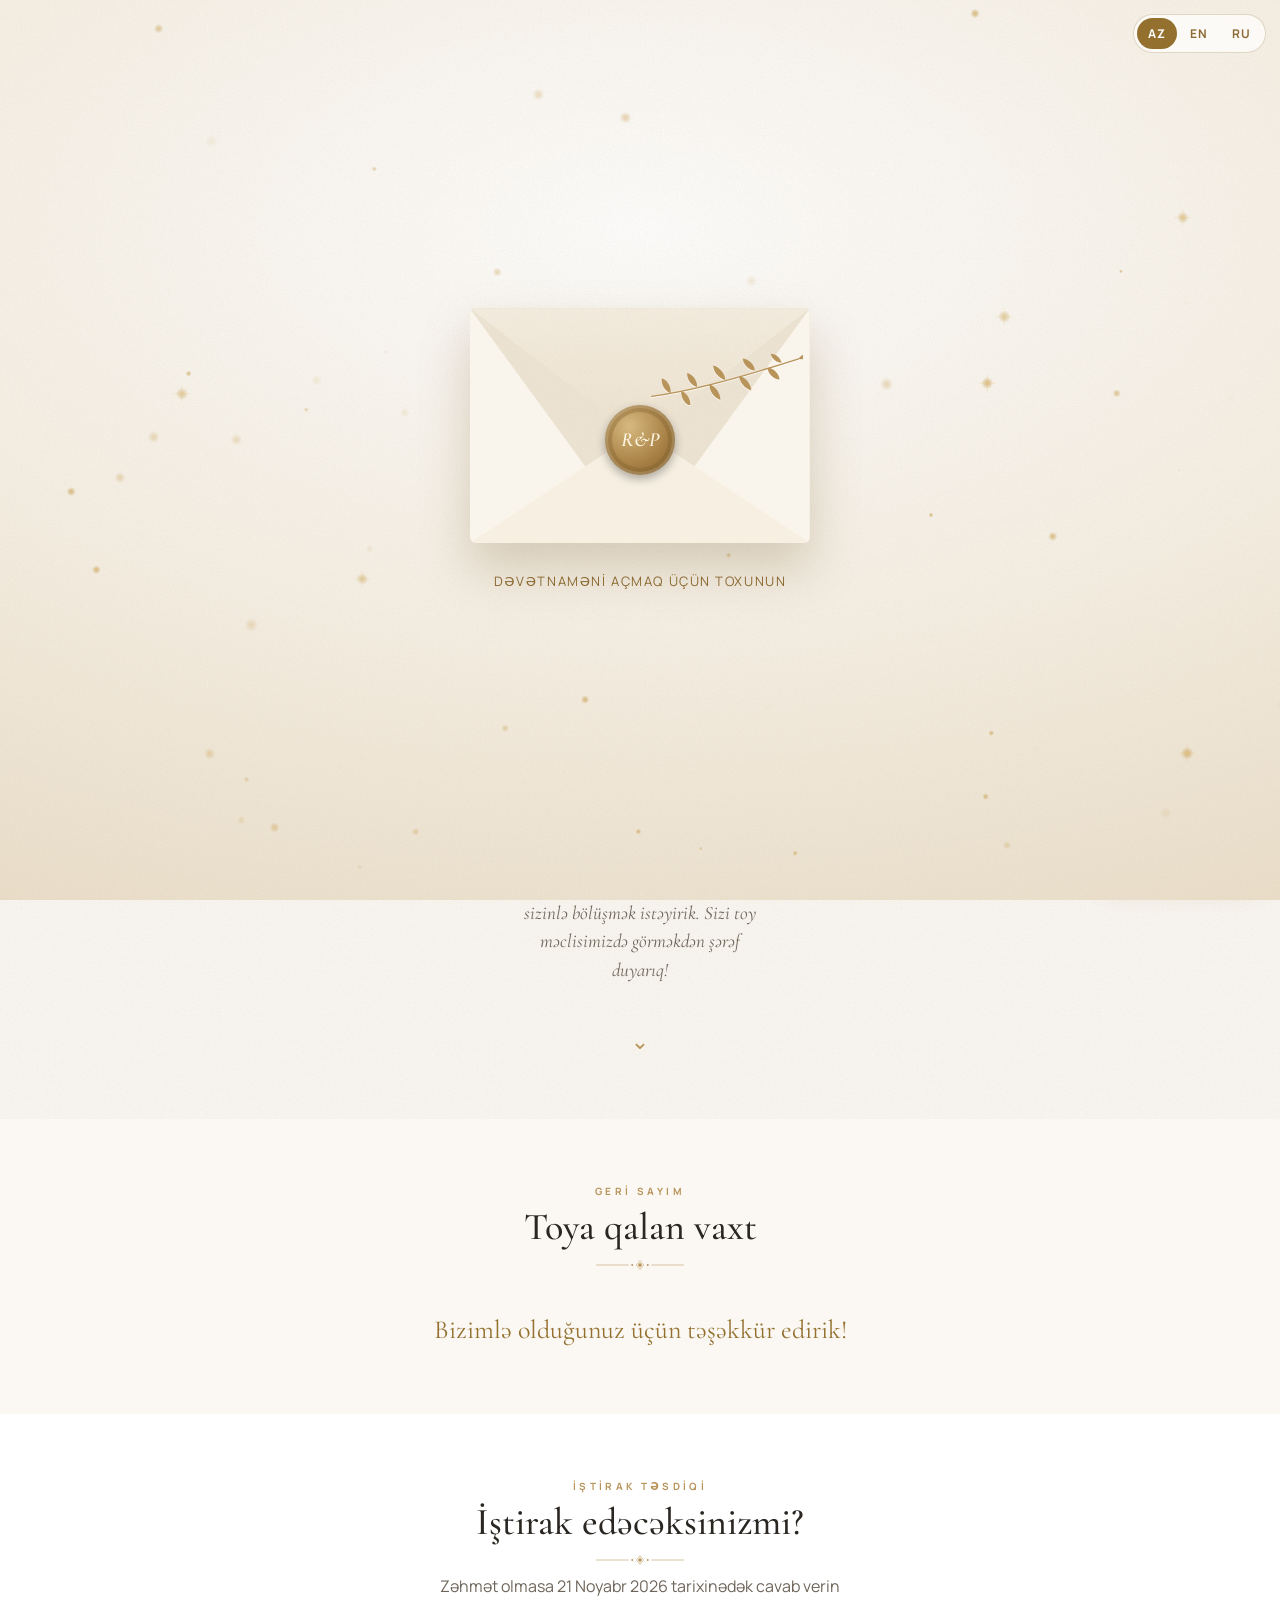
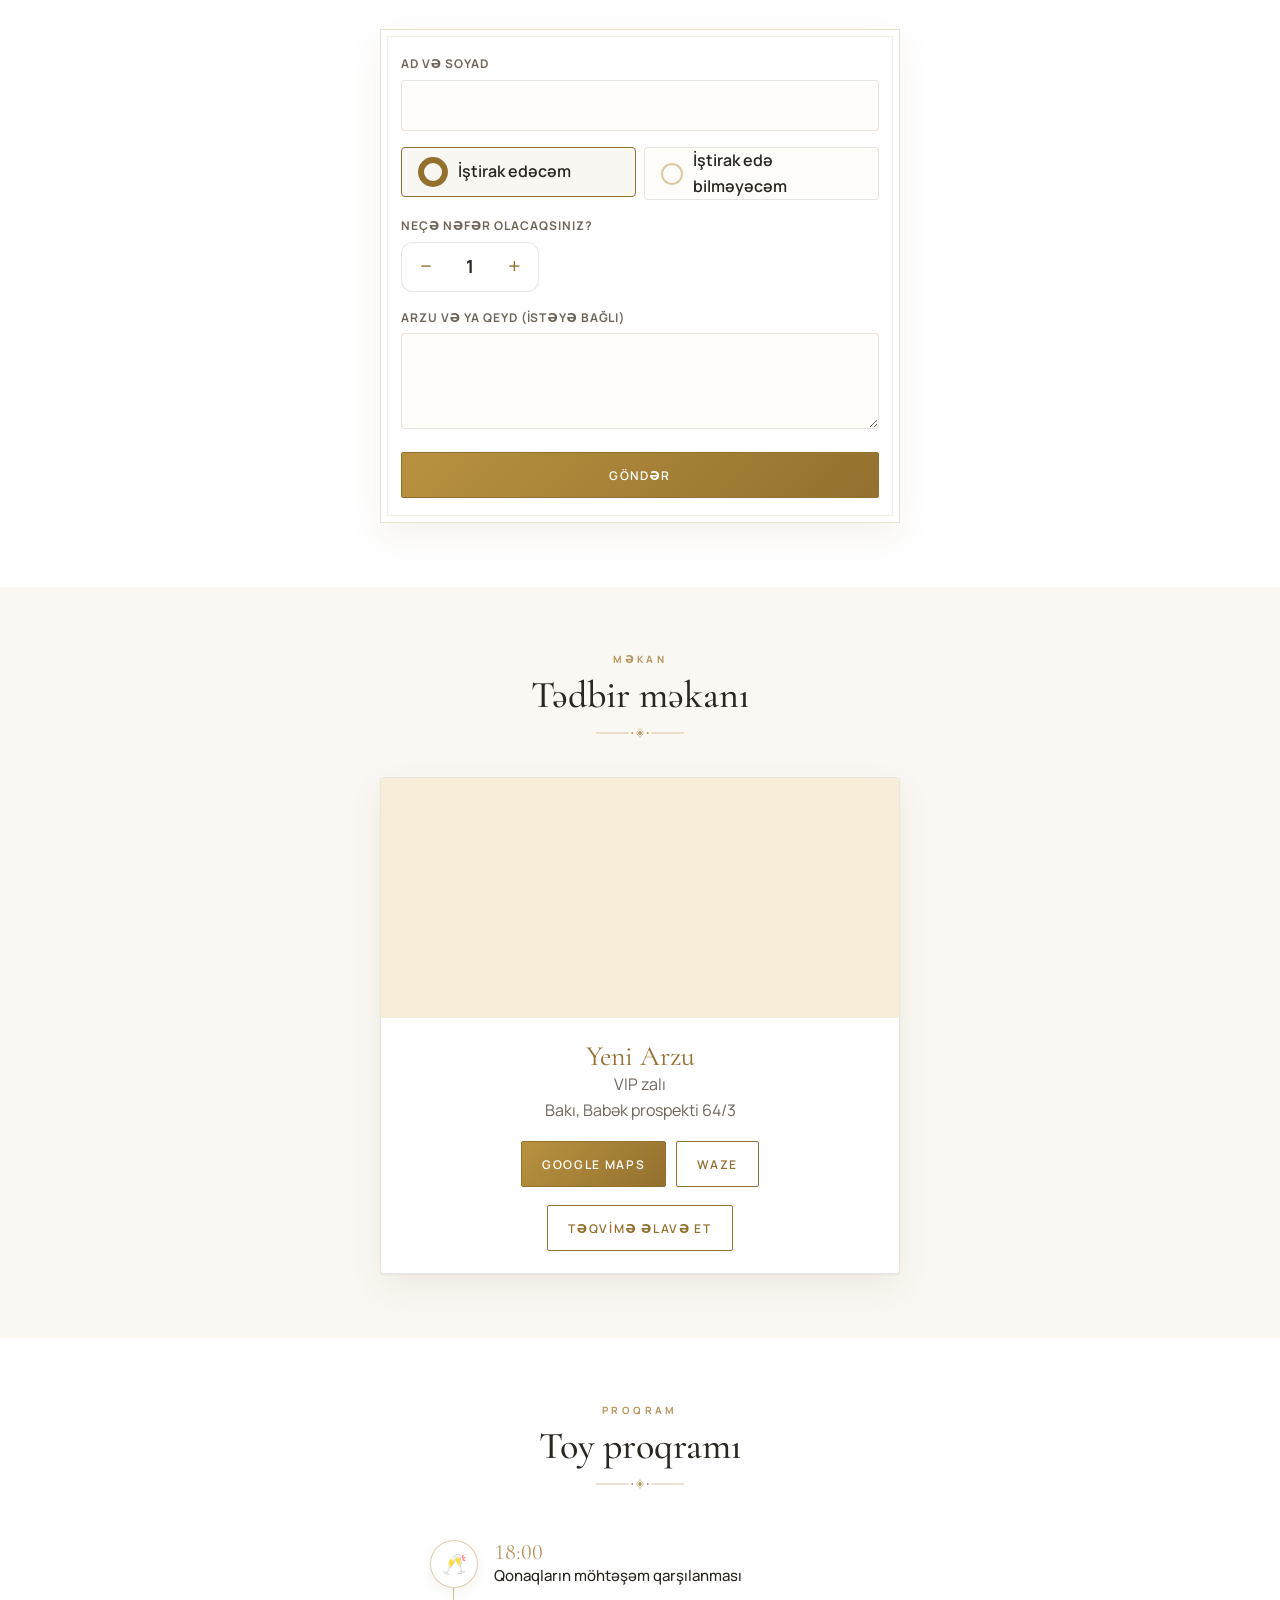
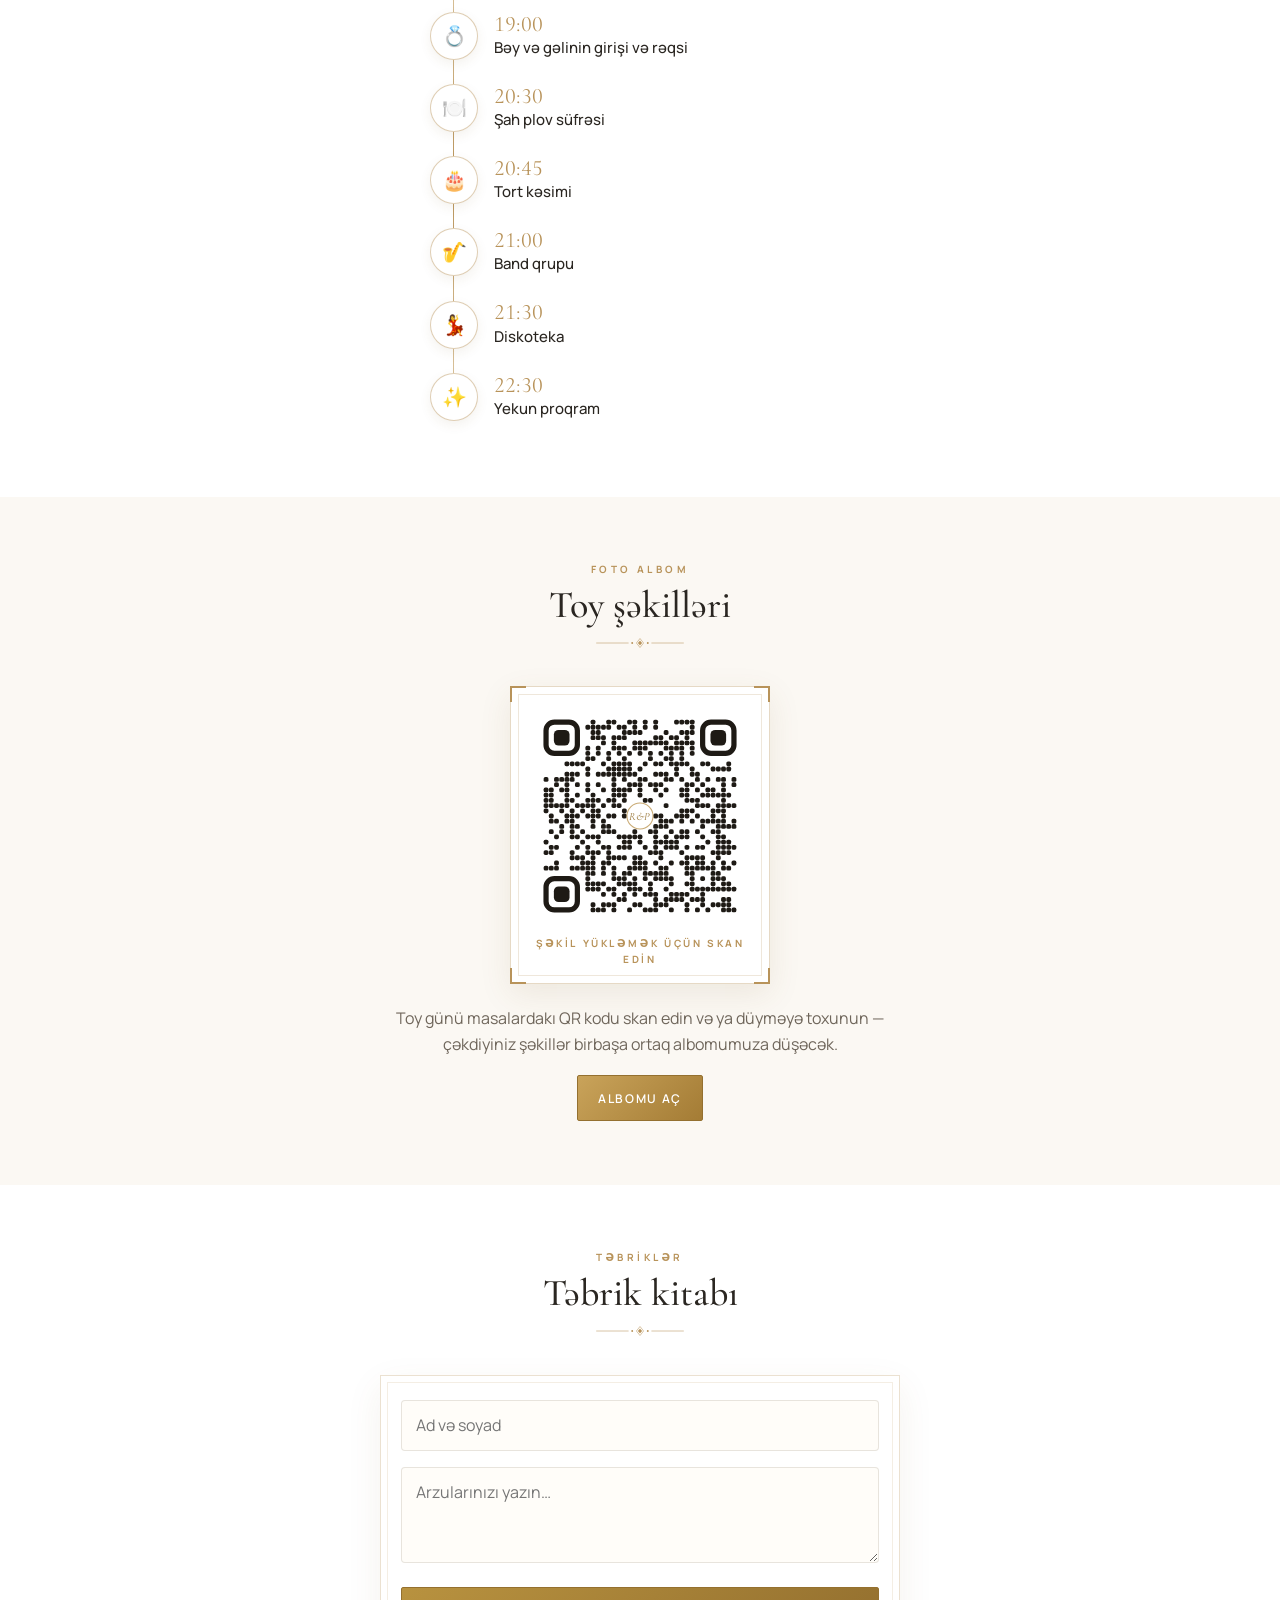
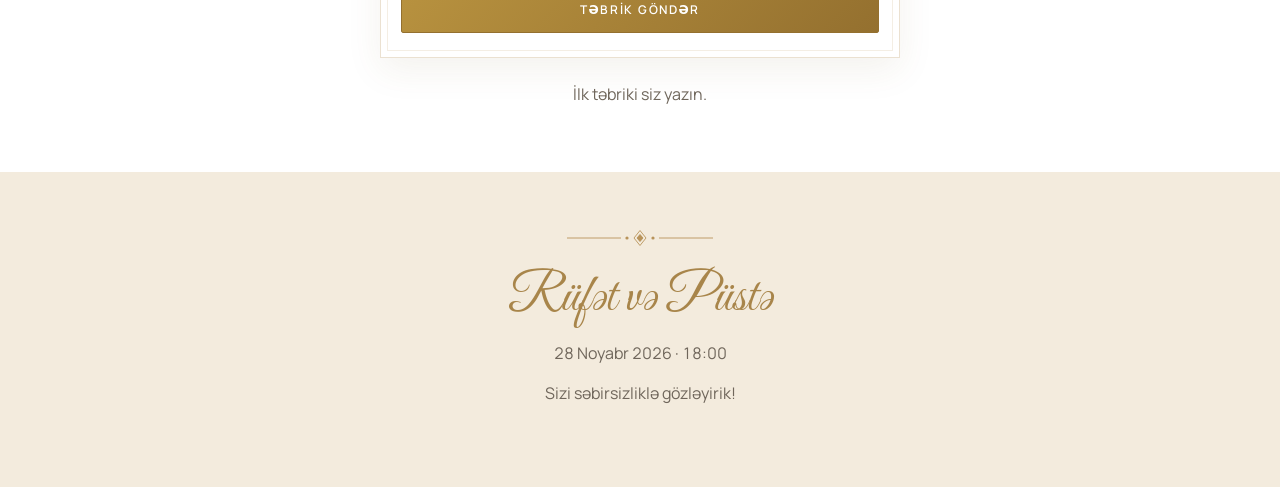
==== commit cc04df93: "Add files via upload" ====
--- a/index.html
+++ b/index.html
@@ -17,7 +17,7 @@
 <link rel="preconnect" href="https://fonts.googleapis.com">
 <link rel="preconnect" href="https://fonts.gstatic.com" crossorigin>
 <link href="https://fonts.googleapis.com/css2?family=Great+Vibes&family=Cormorant+Garamond:ital,wght@0,400;0,500;0,600;1,400;1,500;1,600&family=Manrope:wght@400;500;600;700&display=swap" rel="stylesheet">
-<link rel="stylesheet" href="assets/style.css?v=7">
+<link rel="stylesheet" href="assets/style.css?v=8">
 </head>
 <body class="locked">
 
@@ -190,13 +190,13 @@
 
 <audio id="audio" loop preload="none"></audio>
 
-<script src="config.js?v=7"></script>
-<script src="assets/core.js?v=7"></script>
-<script src="assets/vendor/qrcode.js?v=7"></script>
-<script src="assets/invite.js?v=7"></script>
+<script src="config.js?v=8"></script>
+<script src="assets/core.js?v=8"></script>
+<script src="assets/vendor/qrcode.js?v=8"></script>
+<script src="assets/invite.js?v=8"></script>
 <script type="importmap">{ "imports": { "three": "./assets/vendor/three.module.min.js" } }</script>
 <script type="module">
-  import { mountRings } from "./assets/rings3d.js?v=7";
+  import { mountRings } from "./assets/rings3d.js?v=8";
   const box = document.getElementById("rings");
   try { if (box && mountRings(box)) box.classList.add("webgl"); } catch (e) { console.warn("3D üzüklər alınmadı:", e); }
 </script>
--- a/assets/style.css
+++ b/assets/style.css
@@ -463,3 +463,9 @@
 [data-theme="white-gold"] .env-card .nm, [data-theme="white-gold"] footer .names, .photo-hero .names { font-family: var(--script); font-style: normal; font-weight: 400; }
 [data-theme="white-gold"] footer .names { font-size: 52px; }
 .photo-hero .names { font-size: clamp(48px, 14vw, 68px); }
+
+/* Adlar — daha açıq, yumşaq qızılı */
+[data-theme="white-gold"] .names .nm1, [data-theme="white-gold"] .names .nm2 {
+  color: #A8854A; -webkit-text-fill-color: #A8854A; text-shadow: 0 1px 0 rgba(255, 255, 255, .6); }
+[data-theme="white-gold"] .names .amp { color: #C9AB76; -webkit-text-fill-color: #C9AB76; }
+[data-theme="white-gold"] .env-card .nm, [data-theme="white-gold"] footer .names { color: #A8854A; -webkit-text-fill-color: #A8854A; }
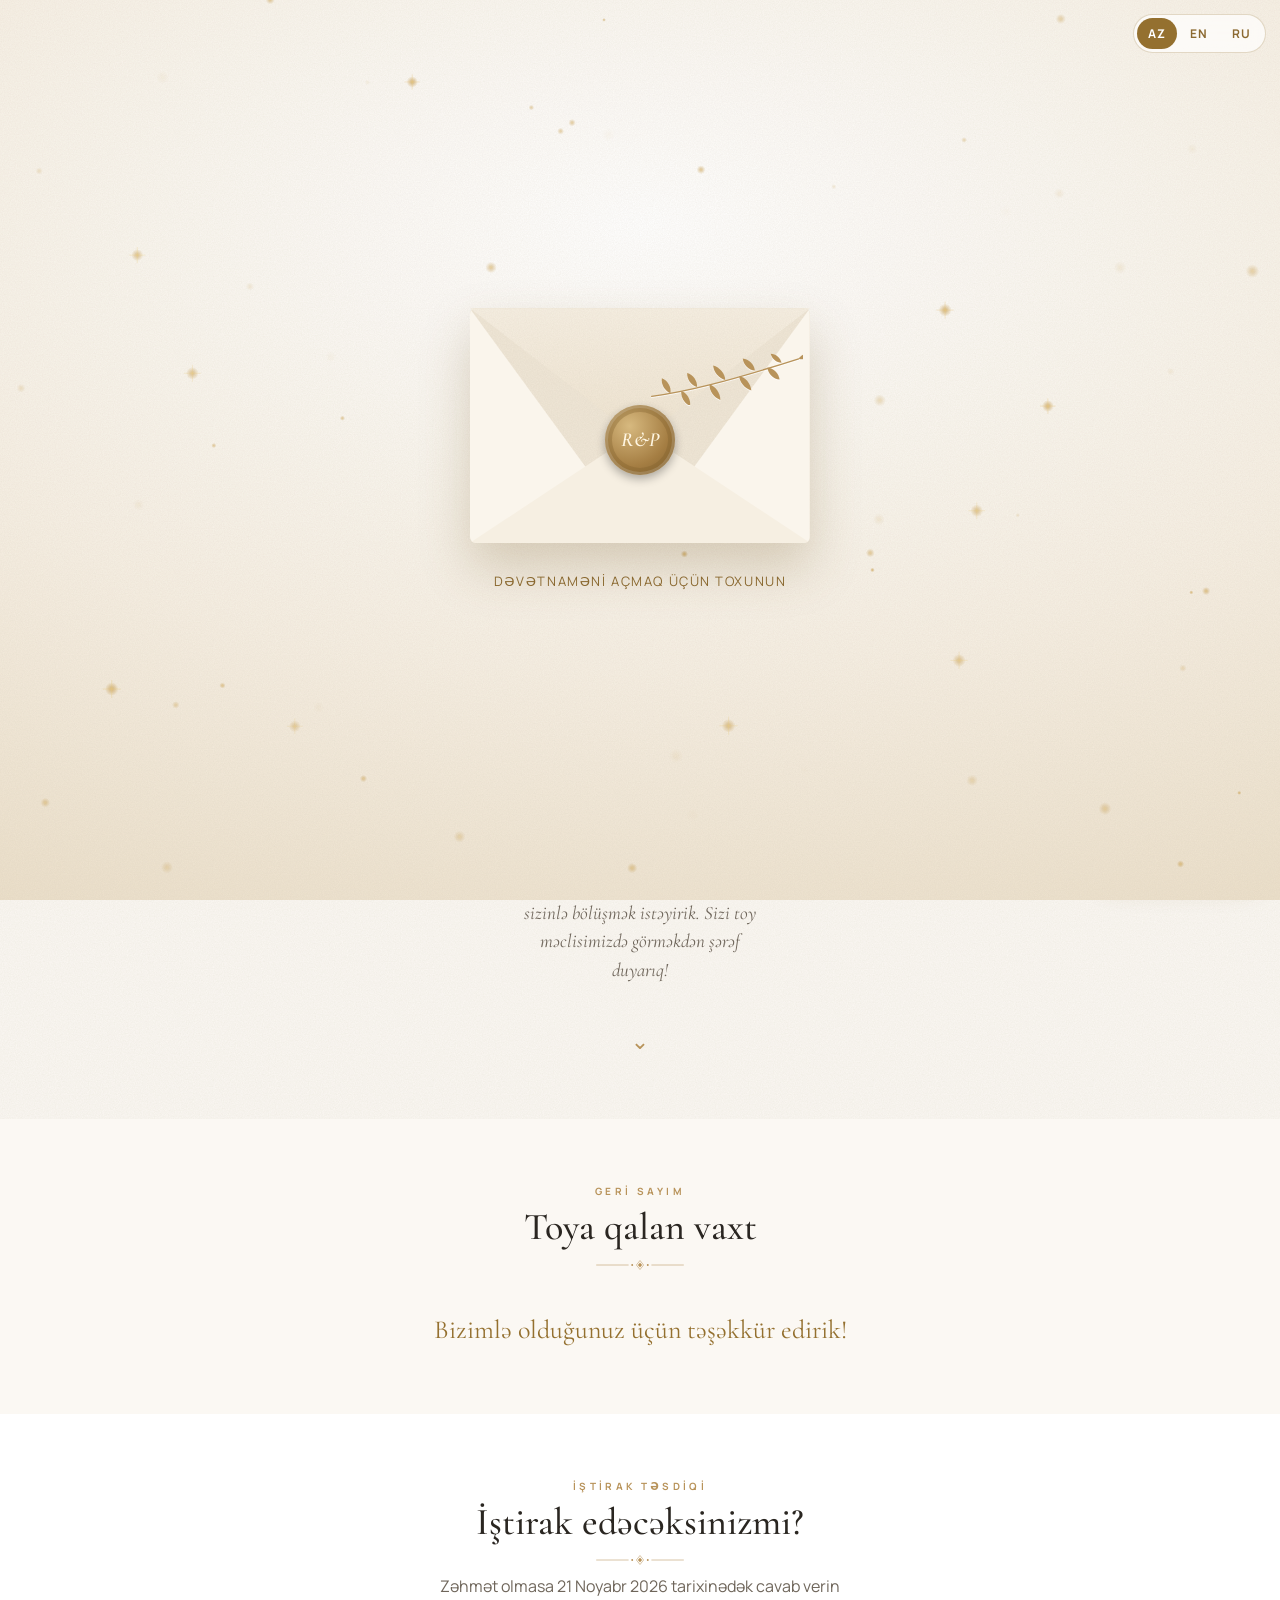
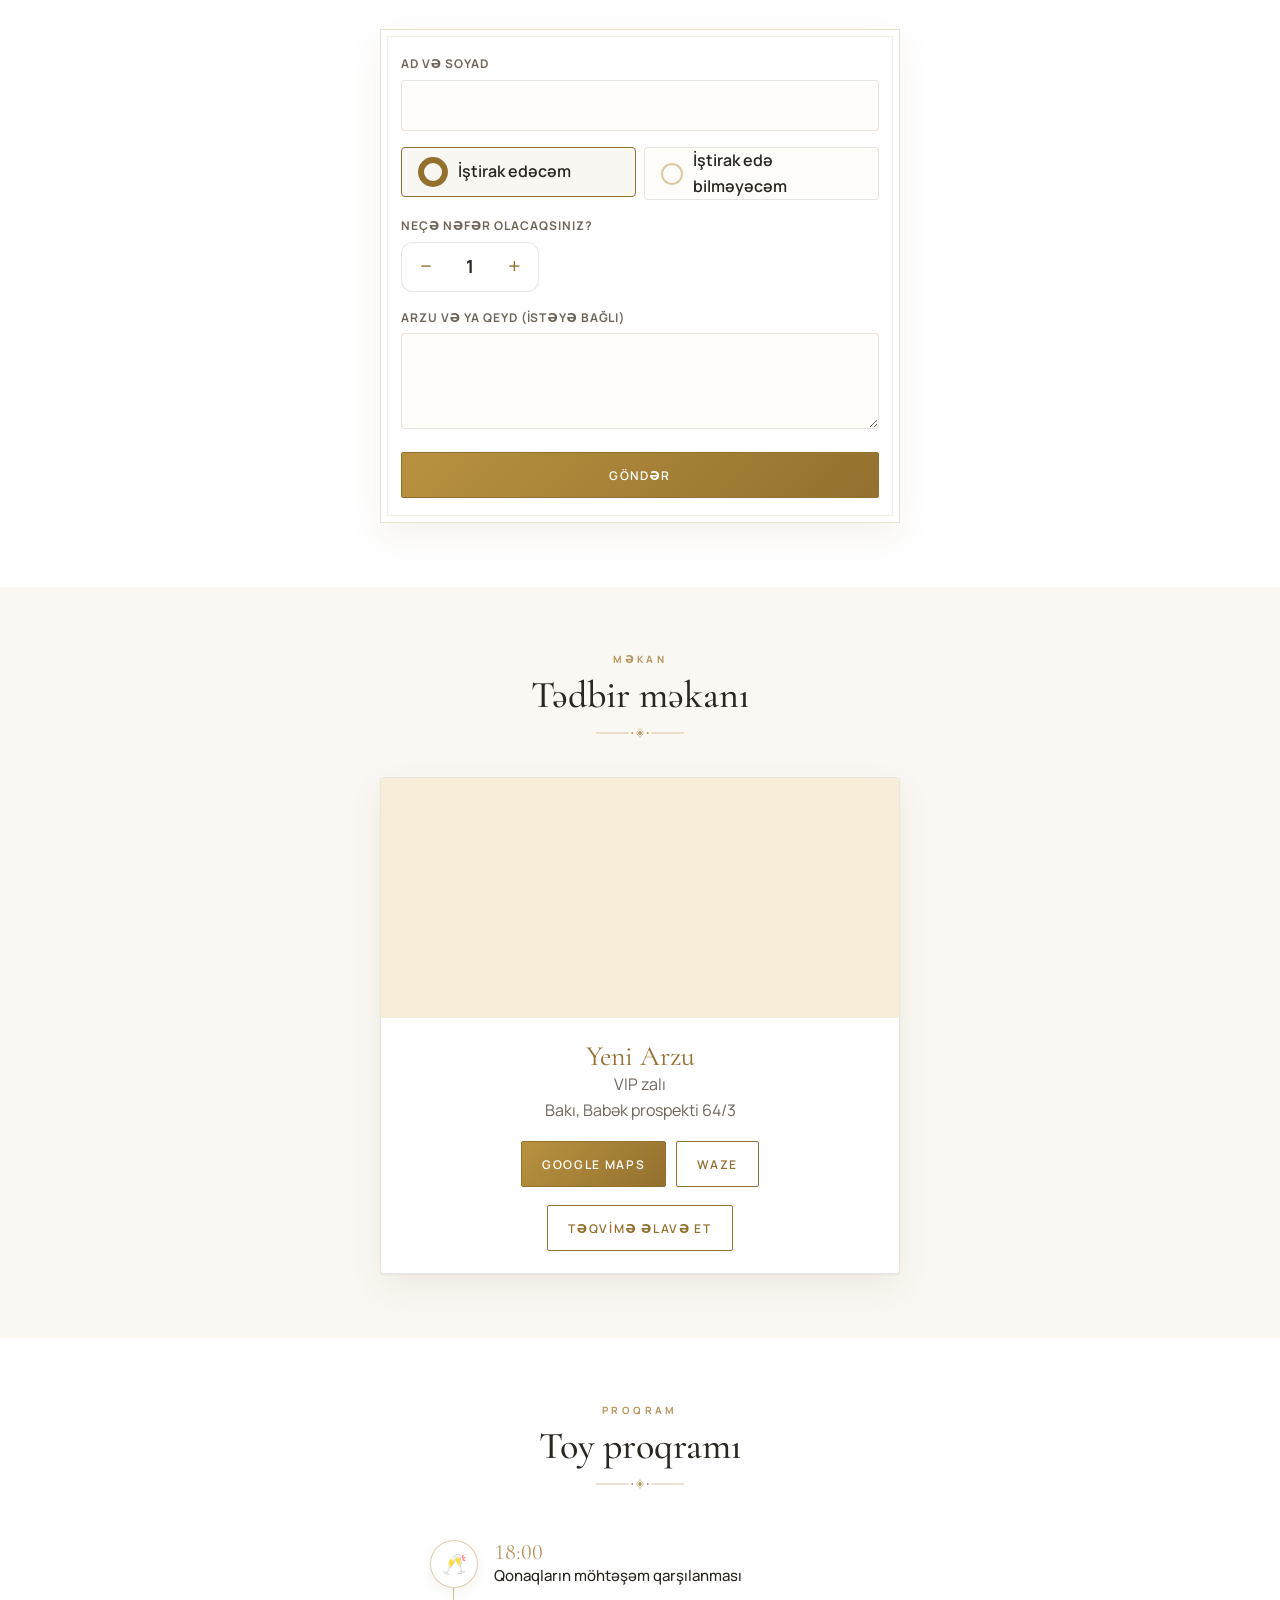
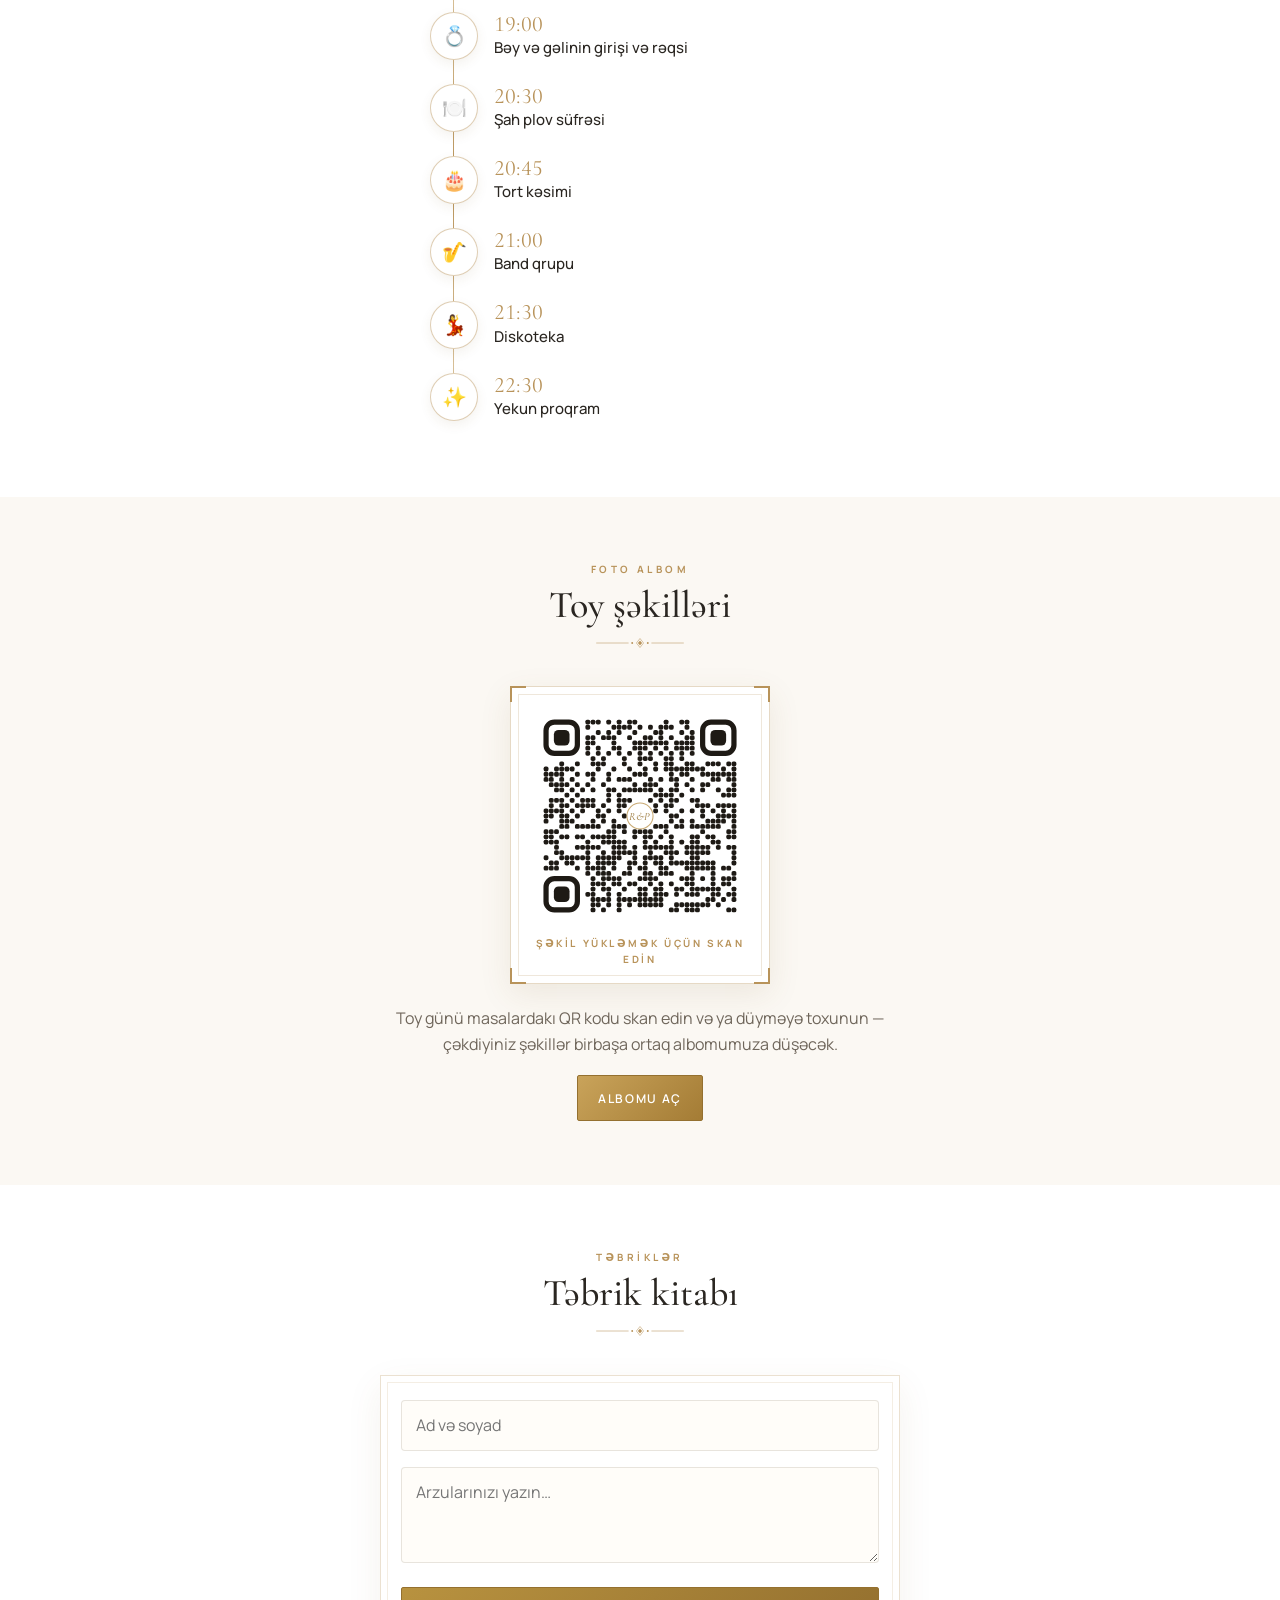
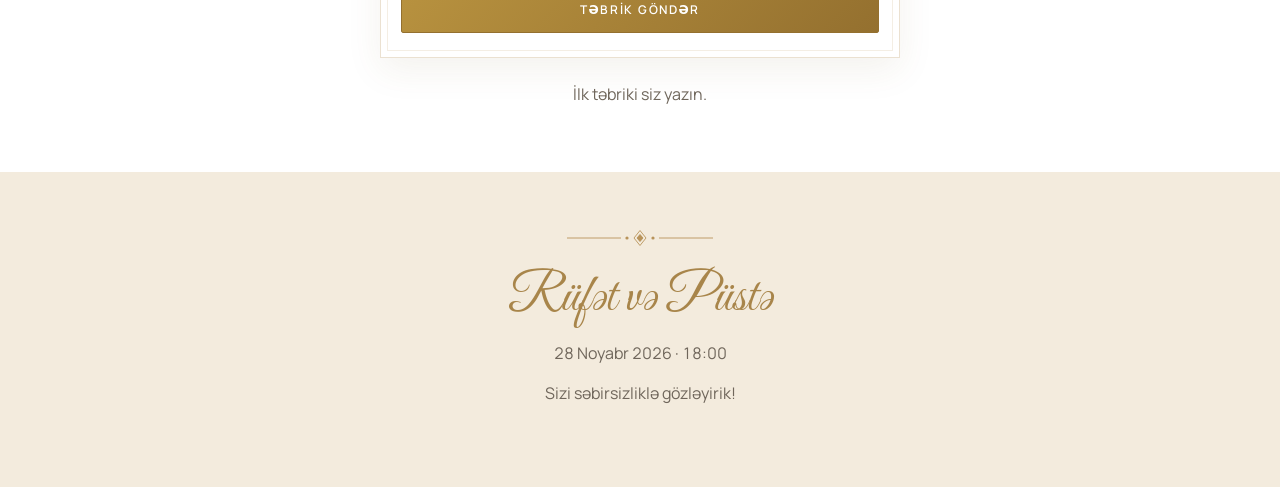
==== commit 3090b74f: "Add files via upload" ====
--- a/index.html
+++ b/index.html
@@ -17,7 +17,7 @@
 <link rel="preconnect" href="https://fonts.googleapis.com">
 <link rel="preconnect" href="https://fonts.gstatic.com" crossorigin>
 <link href="https://fonts.googleapis.com/css2?family=Great+Vibes&family=Cormorant+Garamond:ital,wght@0,400;0,500;0,600;1,400;1,500;1,600&family=Manrope:wght@400;500;600;700&display=swap" rel="stylesheet">
-<link rel="stylesheet" href="assets/style.css?v=8">
+<link rel="stylesheet" href="assets/style.css?v=9">
 </head>
 <body class="locked">
 
@@ -190,13 +190,13 @@
 
 <audio id="audio" loop preload="none"></audio>
 
-<script src="config.js?v=8"></script>
-<script src="assets/core.js?v=8"></script>
-<script src="assets/vendor/qrcode.js?v=8"></script>
-<script src="assets/invite.js?v=8"></script>
+<script src="config.js?v=9"></script>
+<script src="assets/core.js?v=9"></script>
+<script src="assets/vendor/qrcode.js?v=9"></script>
+<script src="assets/invite.js?v=9"></script>
 <script type="importmap">{ "imports": { "three": "./assets/vendor/three.module.min.js" } }</script>
 <script type="module">
-  import { mountRings } from "./assets/rings3d.js?v=8";
+  import { mountRings } from "./assets/rings3d.js?v=9";
   const box = document.getElementById("rings");
   try { if (box && mountRings(box)) box.classList.add("webgl"); } catch (e) { console.warn("3D üzüklər alınmadı:", e); }
 </script>
--- a/assets/style.css
+++ b/assets/style.css
@@ -469,3 +469,11 @@
   color: #A8854A; -webkit-text-fill-color: #A8854A; text-shadow: 0 1px 0 rgba(255, 255, 255, .6); }
 [data-theme="white-gold"] .names .amp { color: #C9AB76; -webkit-text-fill-color: #C9AB76; }
 [data-theme="white-gold"] .env-card .nm, [data-theme="white-gold"] footer .names { color: #A8854A; -webkit-text-fill-color: #A8854A; }
+
+/* Mobil: səhifə sağa-sola sürüşməsin */
+html, body { max-width: 100%; overflow-x: hidden; }
+@supports (overflow: clip) { html, body { overflow-x: clip; } }
+body { overscroll-behavior-x: none; touch-action: pan-y pinch-zoom; }
+main, header, section, footer, .intro { max-width: 100vw; overflow-x: clip; }
+.garland.left { left: 0; }
+.garland.right { right: 0; }
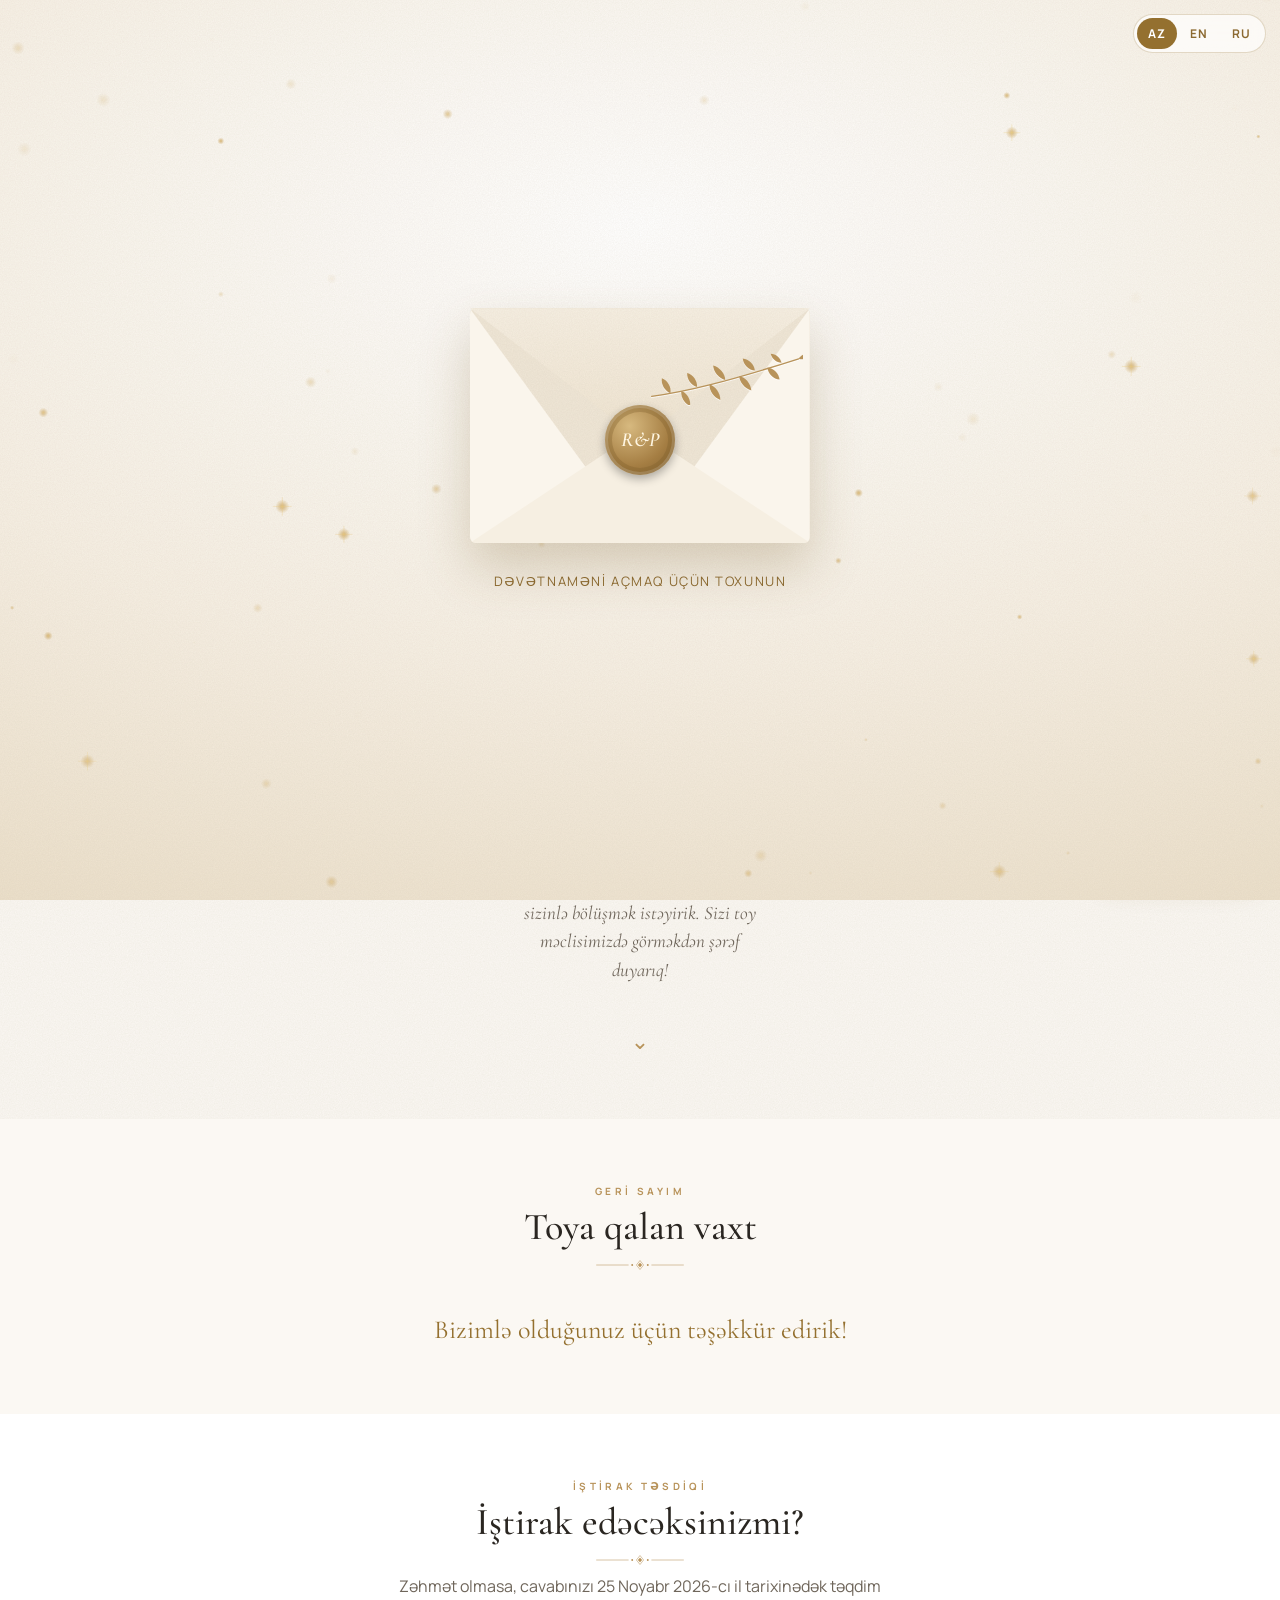
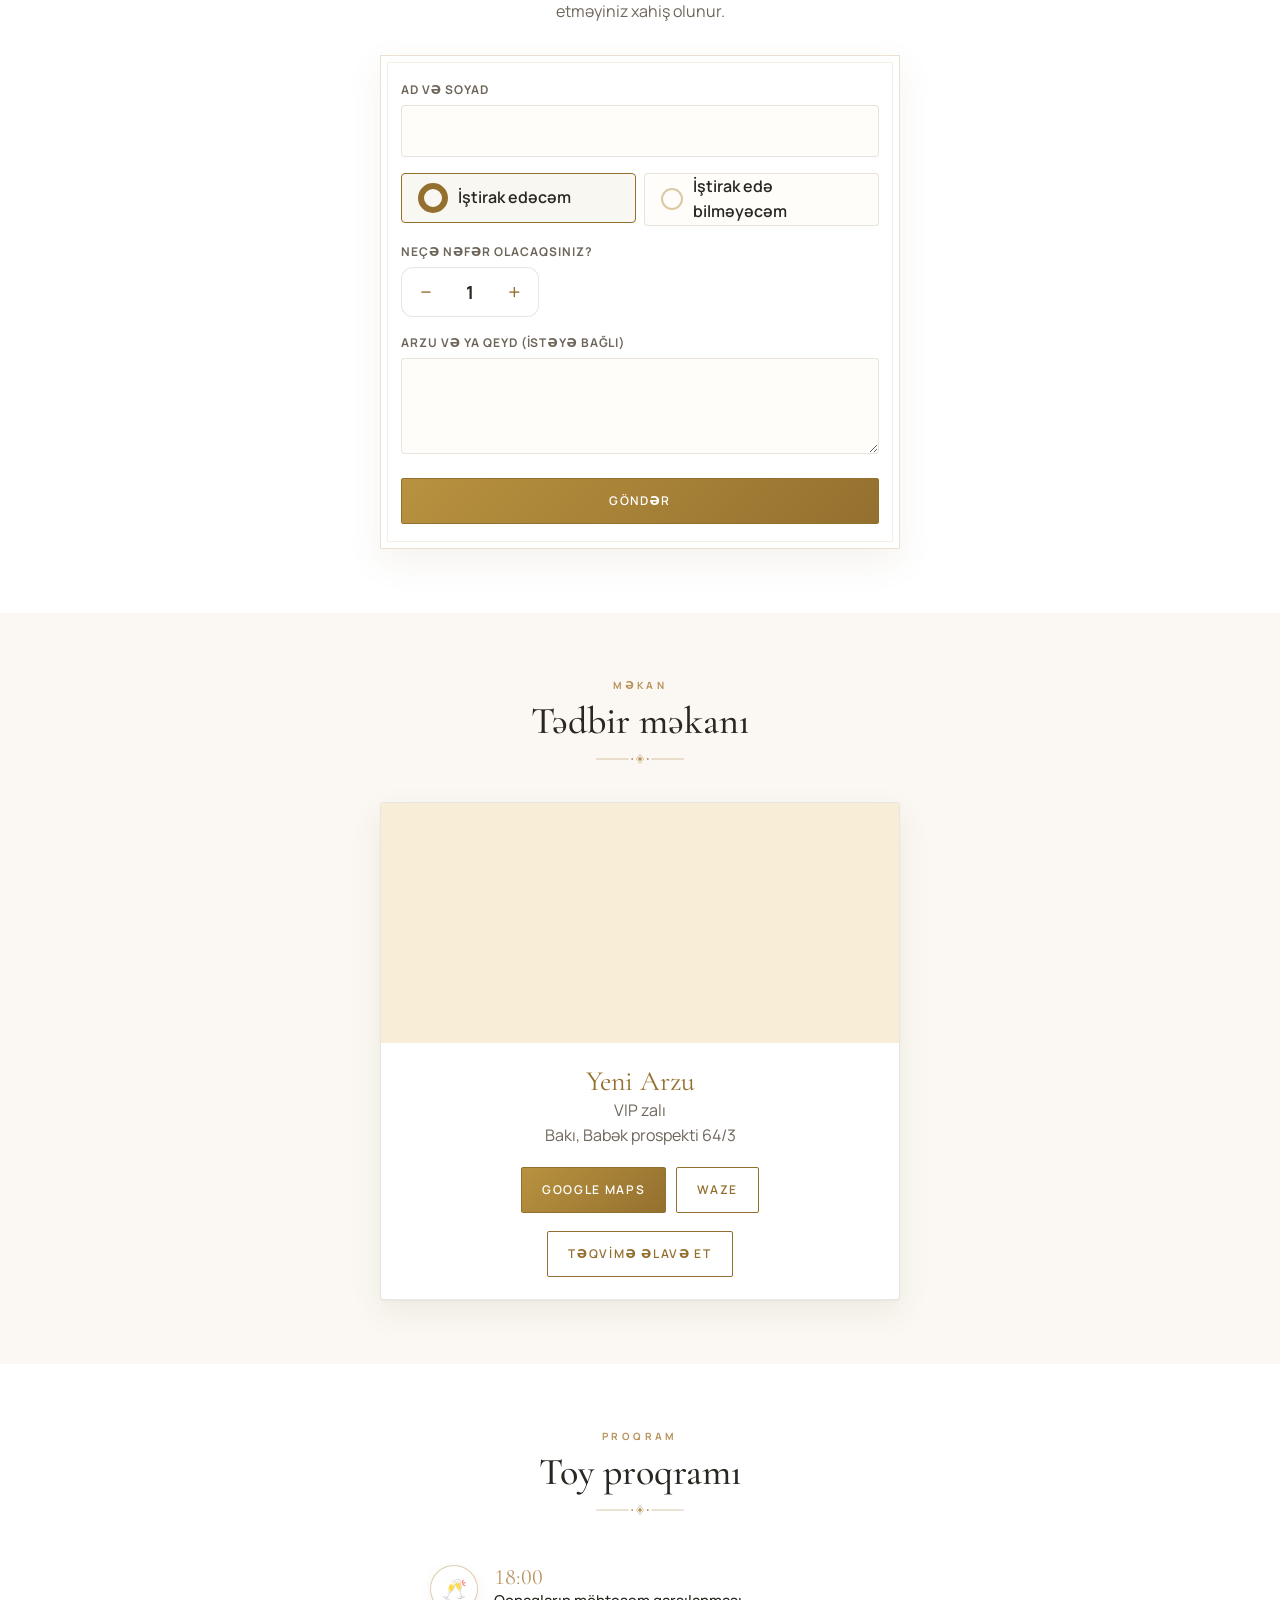
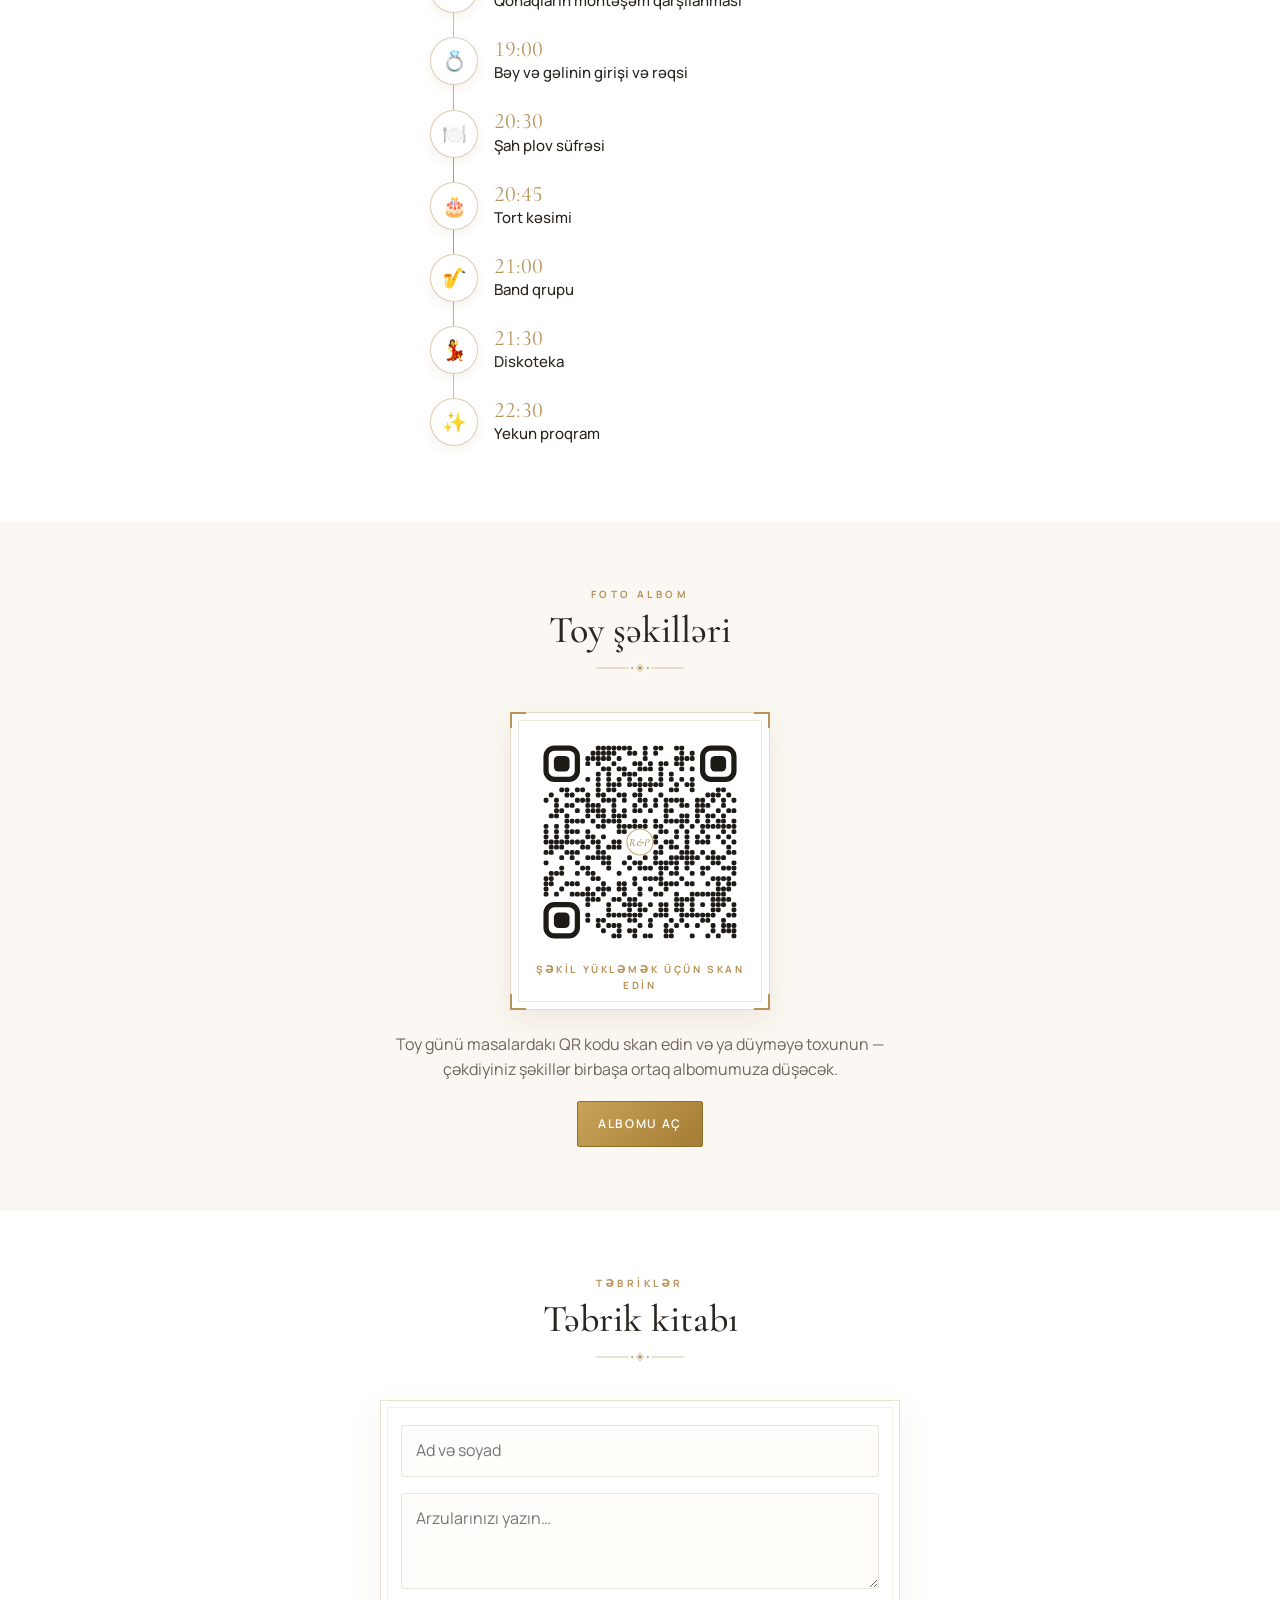
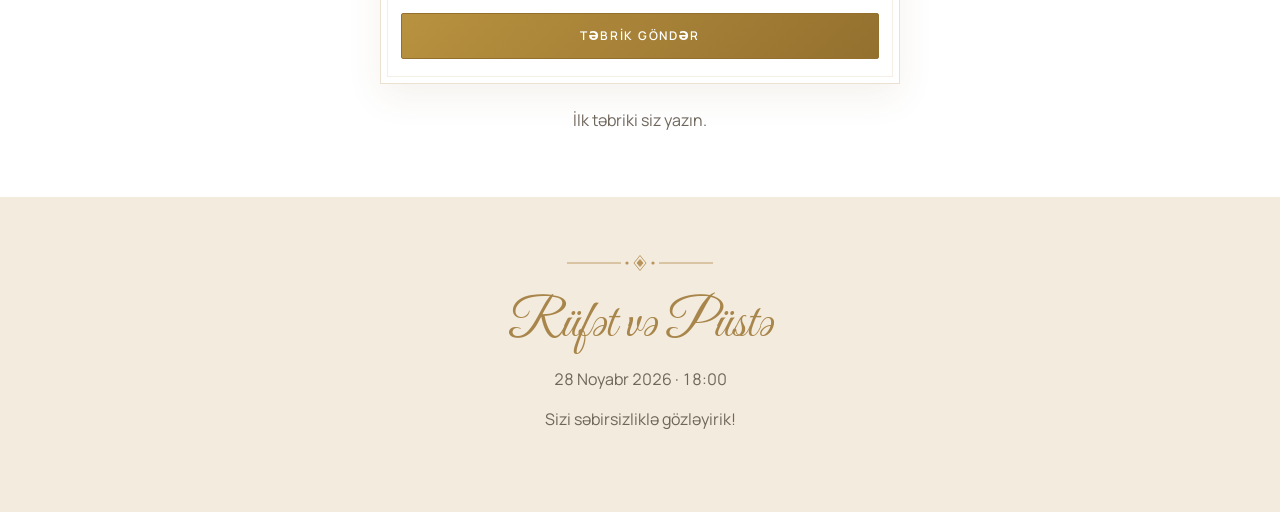
==== commit 07f3e76f: "Add files via upload" ====
--- a/index.html
+++ b/index.html
@@ -17,7 +17,7 @@
 <link rel="preconnect" href="https://fonts.googleapis.com">
 <link rel="preconnect" href="https://fonts.gstatic.com" crossorigin>
 <link href="https://fonts.googleapis.com/css2?family=Great+Vibes&family=Cormorant+Garamond:ital,wght@0,400;0,500;0,600;1,400;1,500;1,600&family=Manrope:wght@400;500;600;700&display=swap" rel="stylesheet">
-<link rel="stylesheet" href="assets/style.css?v=9">
+<link rel="stylesheet" href="assets/style.css?v=10">
 </head>
 <body class="locked">
 
@@ -190,13 +190,13 @@
 
 <audio id="audio" loop preload="none"></audio>
 
-<script src="config.js?v=9"></script>
-<script src="assets/core.js?v=9"></script>
-<script src="assets/vendor/qrcode.js?v=9"></script>
-<script src="assets/invite.js?v=9"></script>
+<script src="config.js?v=10"></script>
+<script src="assets/core.js?v=10"></script>
+<script src="assets/vendor/qrcode.js?v=10"></script>
+<script src="assets/invite.js?v=10"></script>
 <script type="importmap">{ "imports": { "three": "./assets/vendor/three.module.min.js" } }</script>
 <script type="module">
-  import { mountRings } from "./assets/rings3d.js?v=9";
+  import { mountRings } from "./assets/rings3d.js?v=10";
   const box = document.getElementById("rings");
   try { if (box && mountRings(box)) box.classList.add("webgl"); } catch (e) { console.warn("3D üzüklər alınmadı:", e); }
 </script>
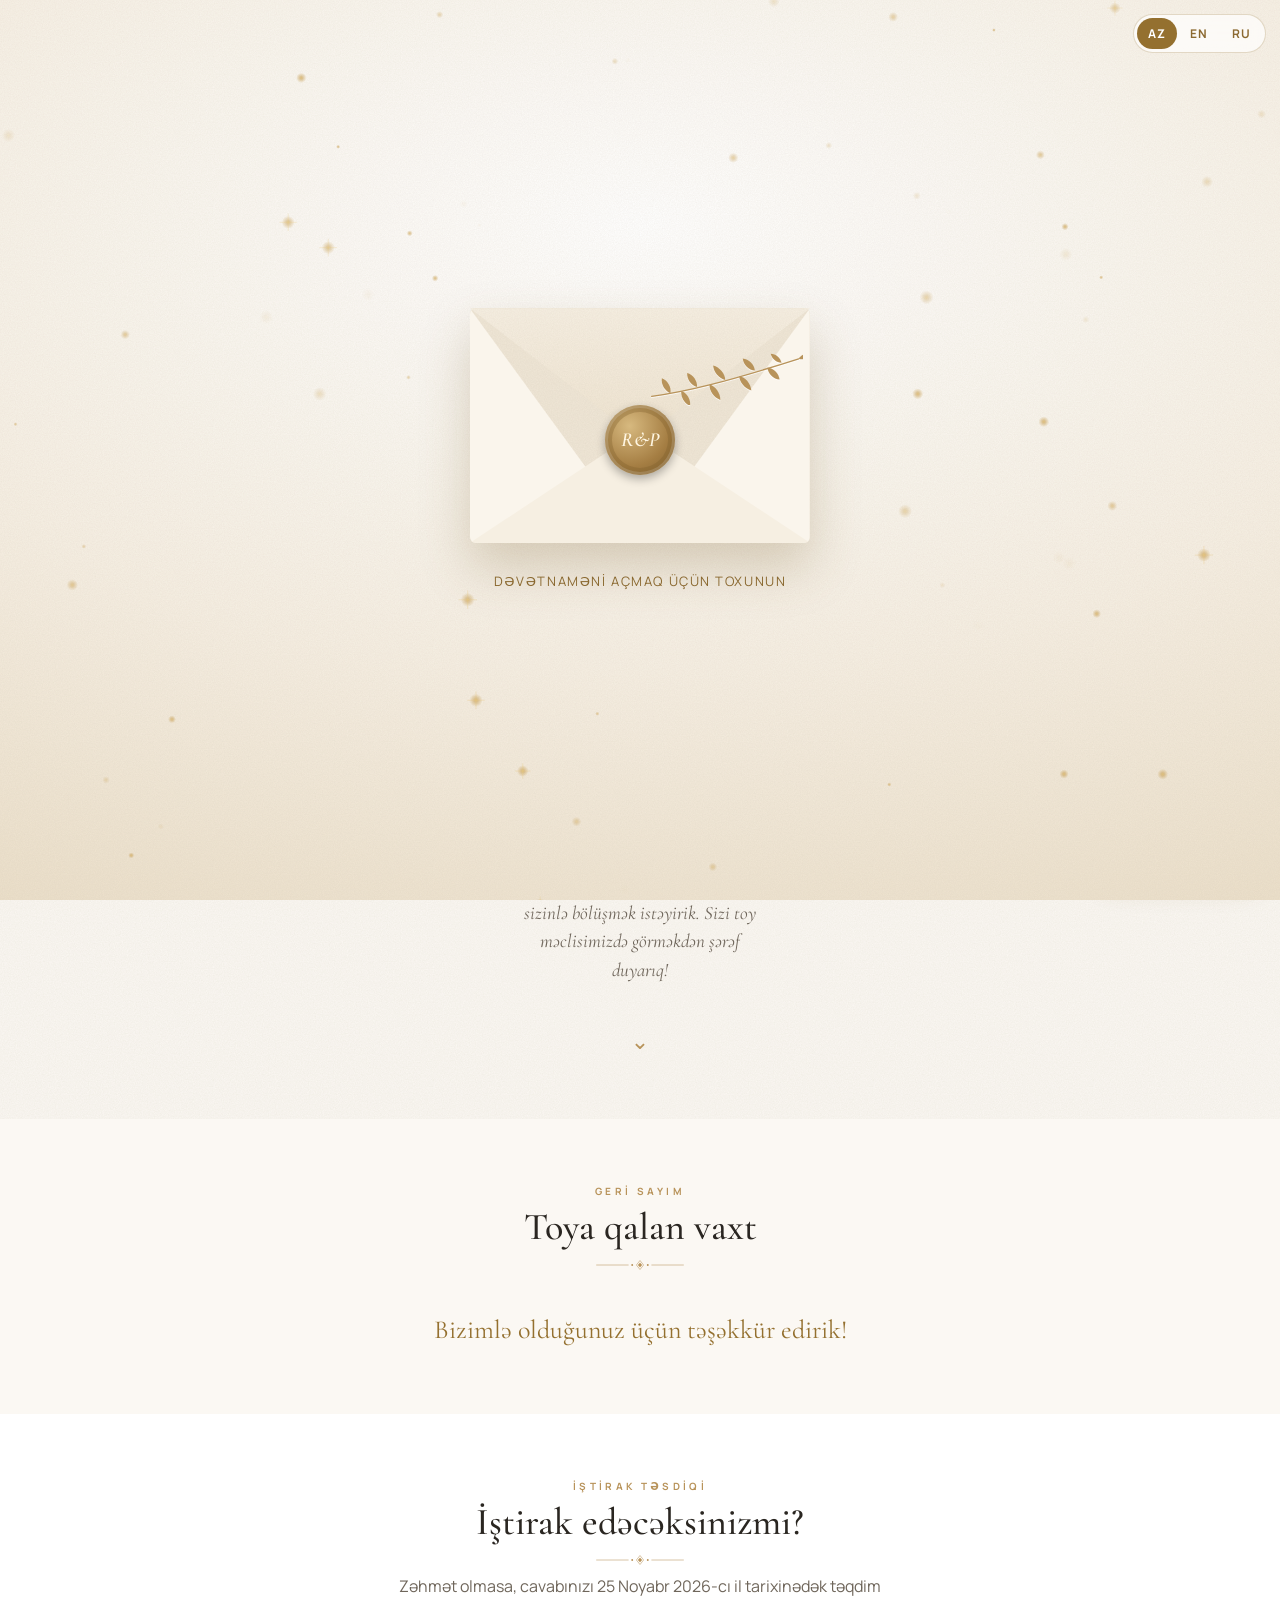
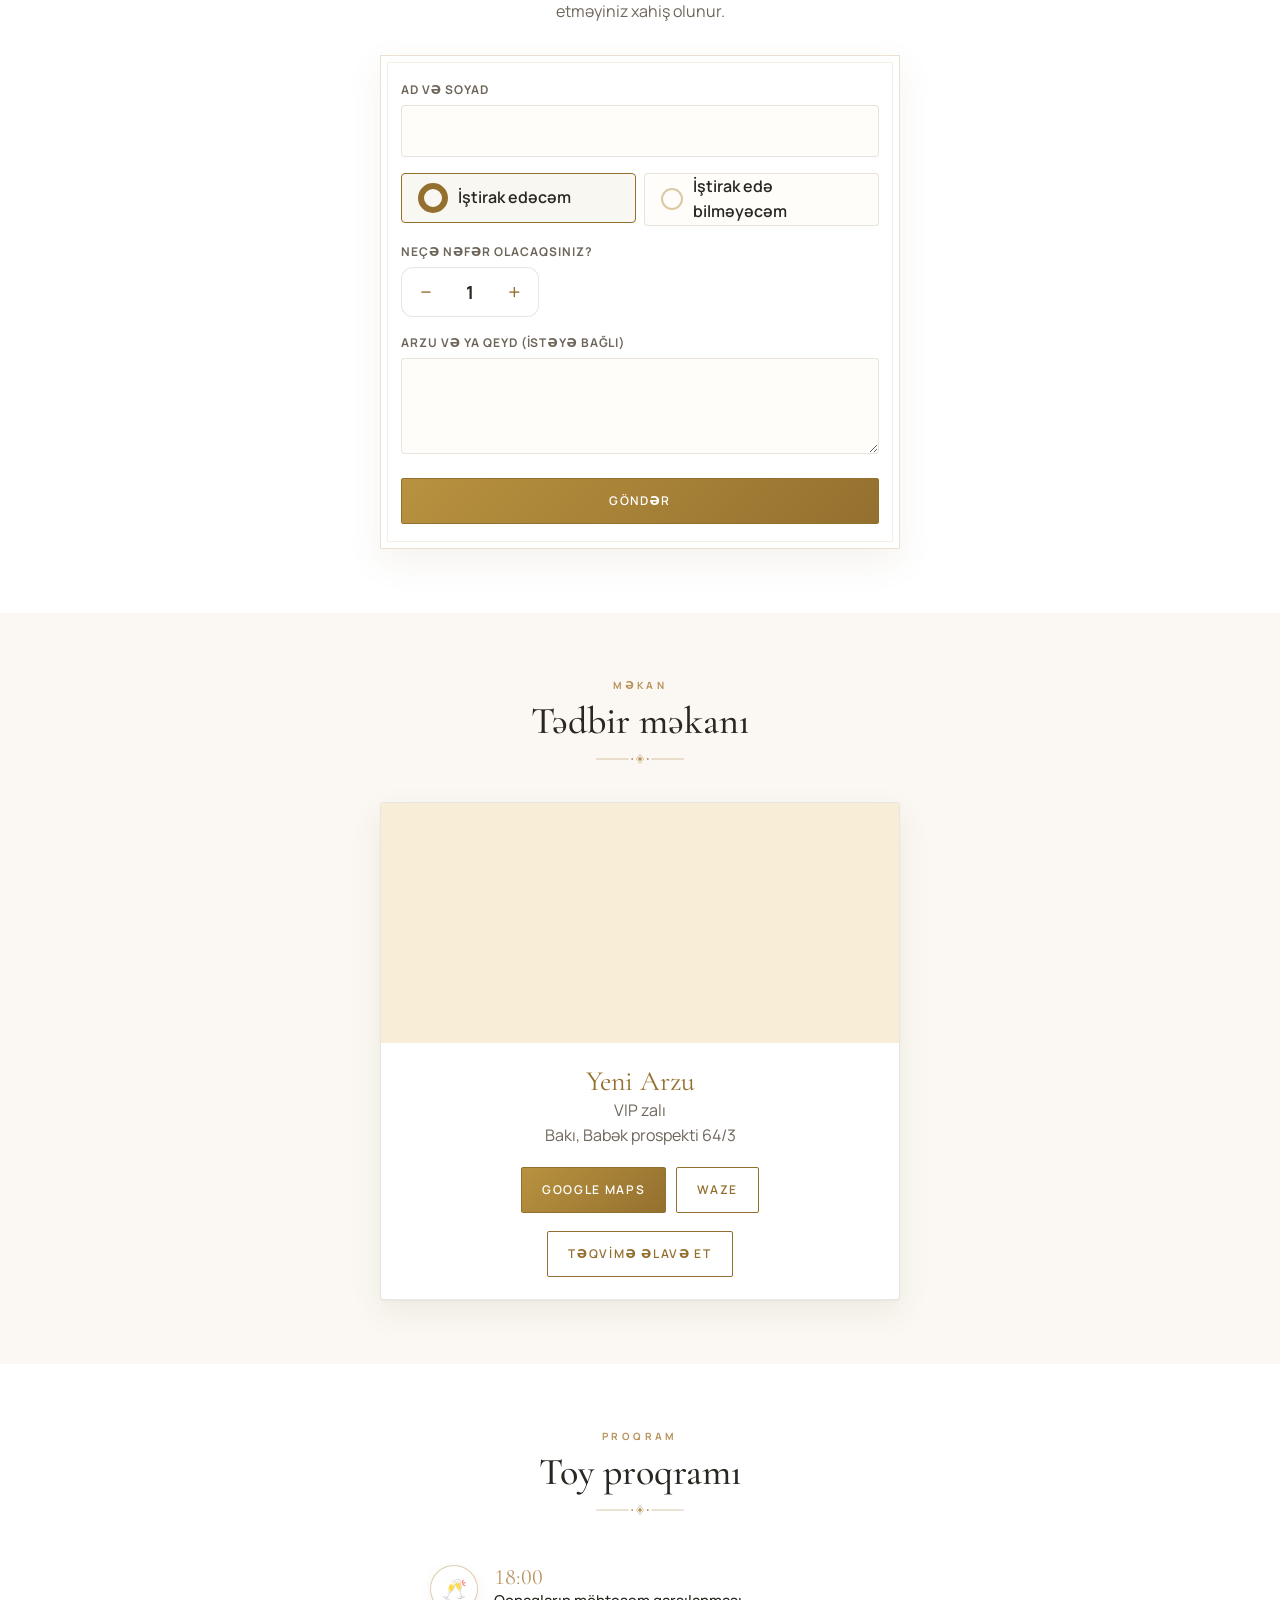
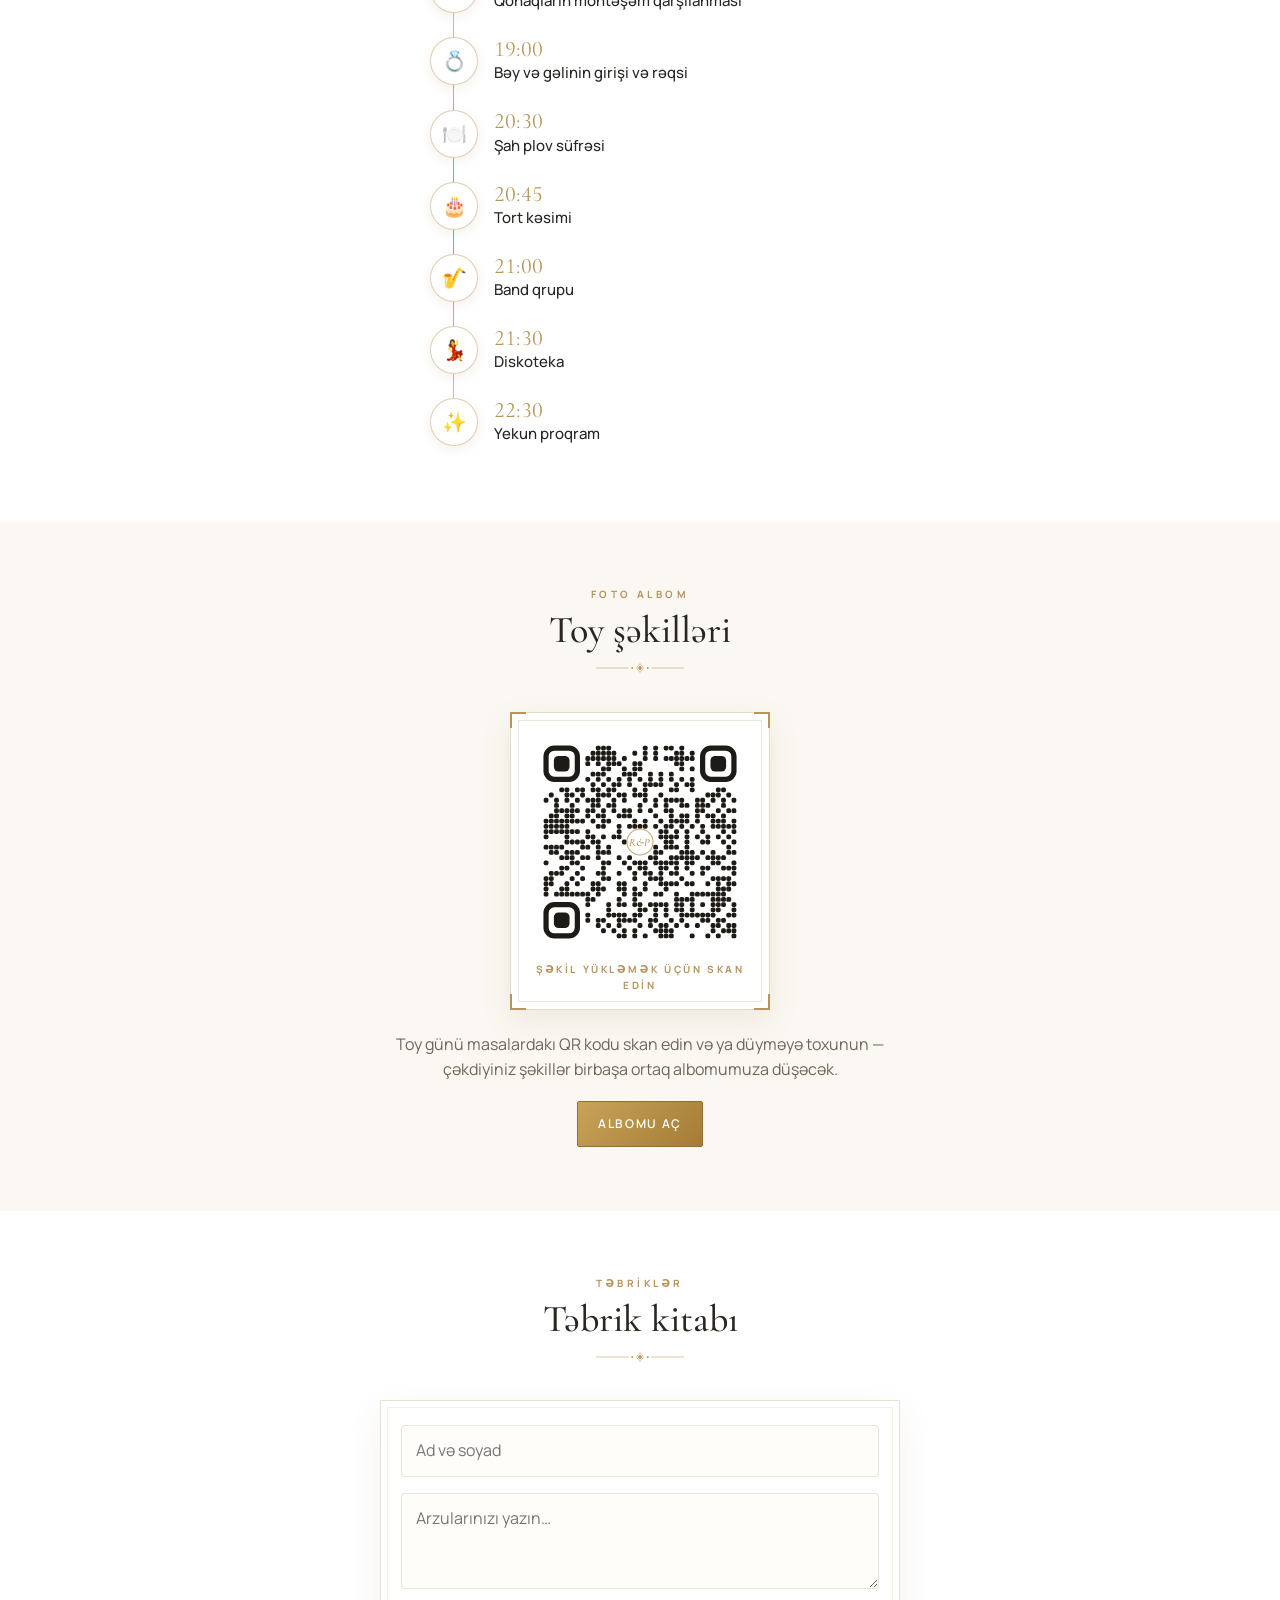
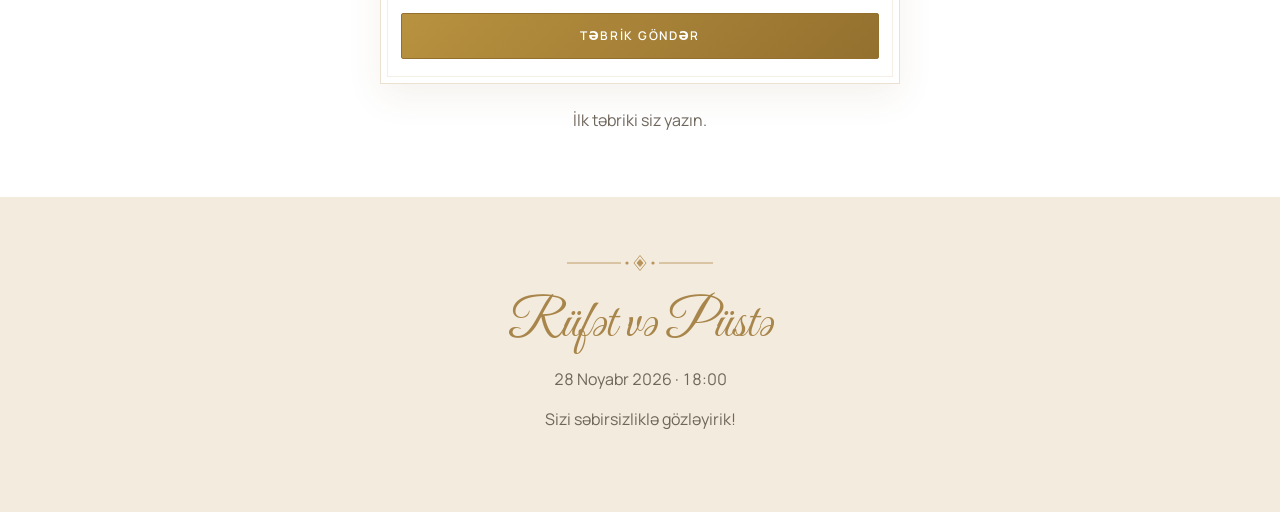
==== commit 872bc543: "Add files via upload" ====
--- a/index.html
+++ b/index.html
@@ -9,7 +9,7 @@
 <meta property="og:description" content="28 Noyabr 2026, Şənbə · 18:00 · Yeni Arzu, VIP zalı">
 <meta property="og:type" content="website">
 <meta property="og:url" content="https://kenan678.github.io/puste-rufet/">
-<meta property="og:image" content="https://kenan678.github.io/puste-rufet/og-image.jpg">
+<meta property="og:image" content="https://kenan678.github.io/puste-rufet/og-image.jpg?v=2">
 <meta property="og:image:width" content="1200">
 <meta property="og:image:height" content="630">
 <meta name="twitter:card" content="summary_large_image">
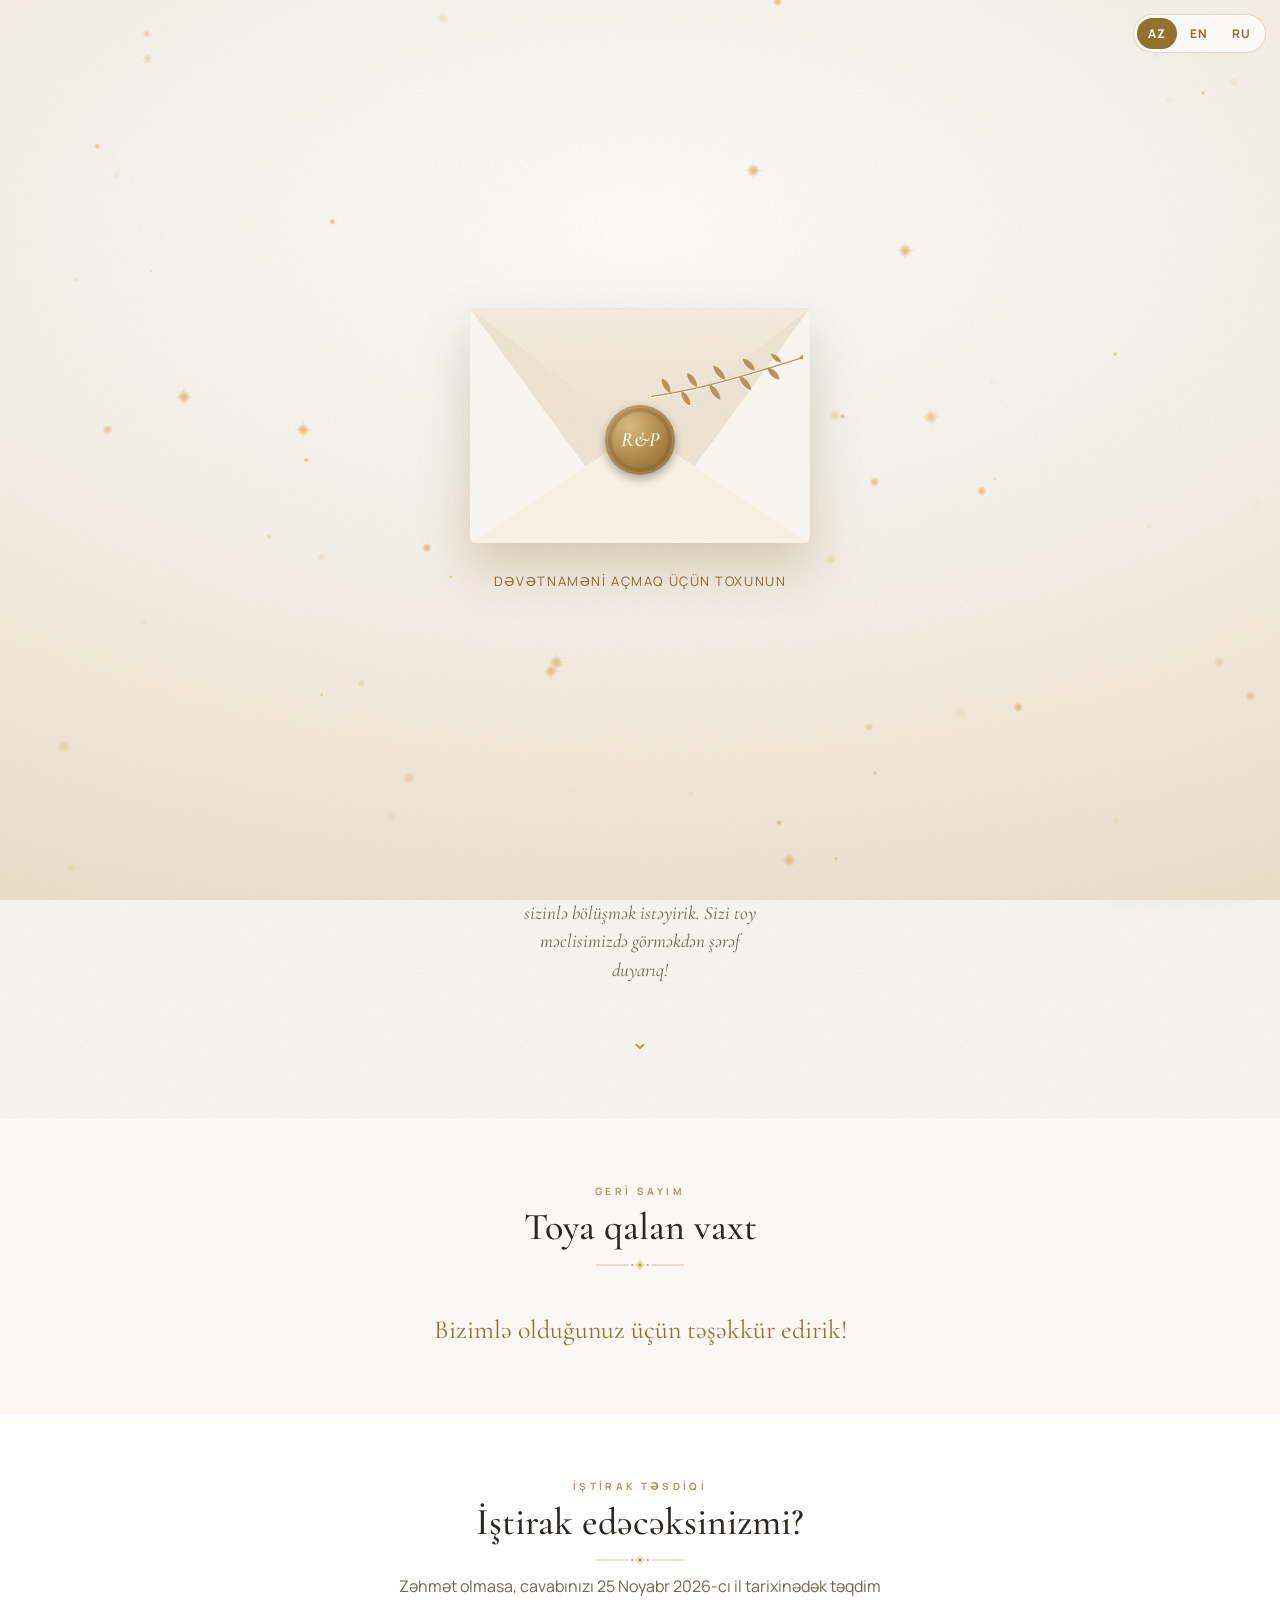
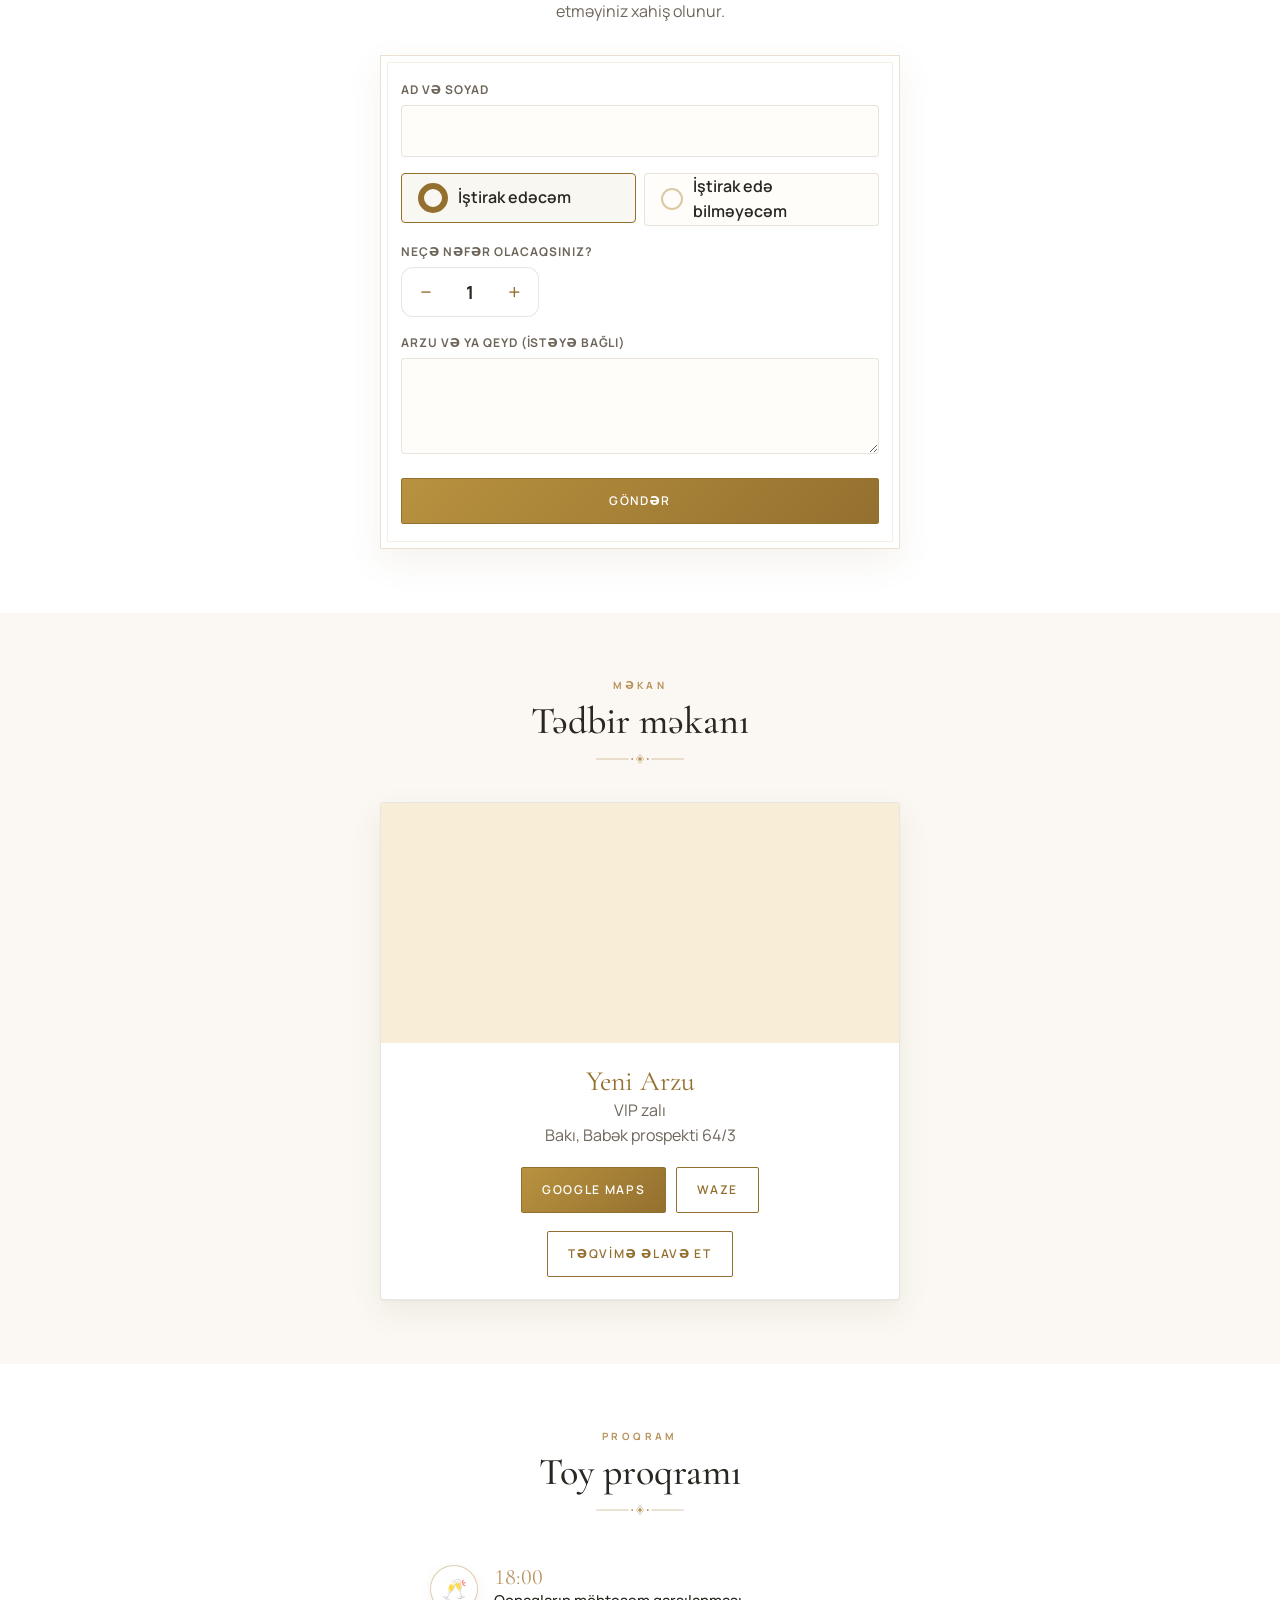
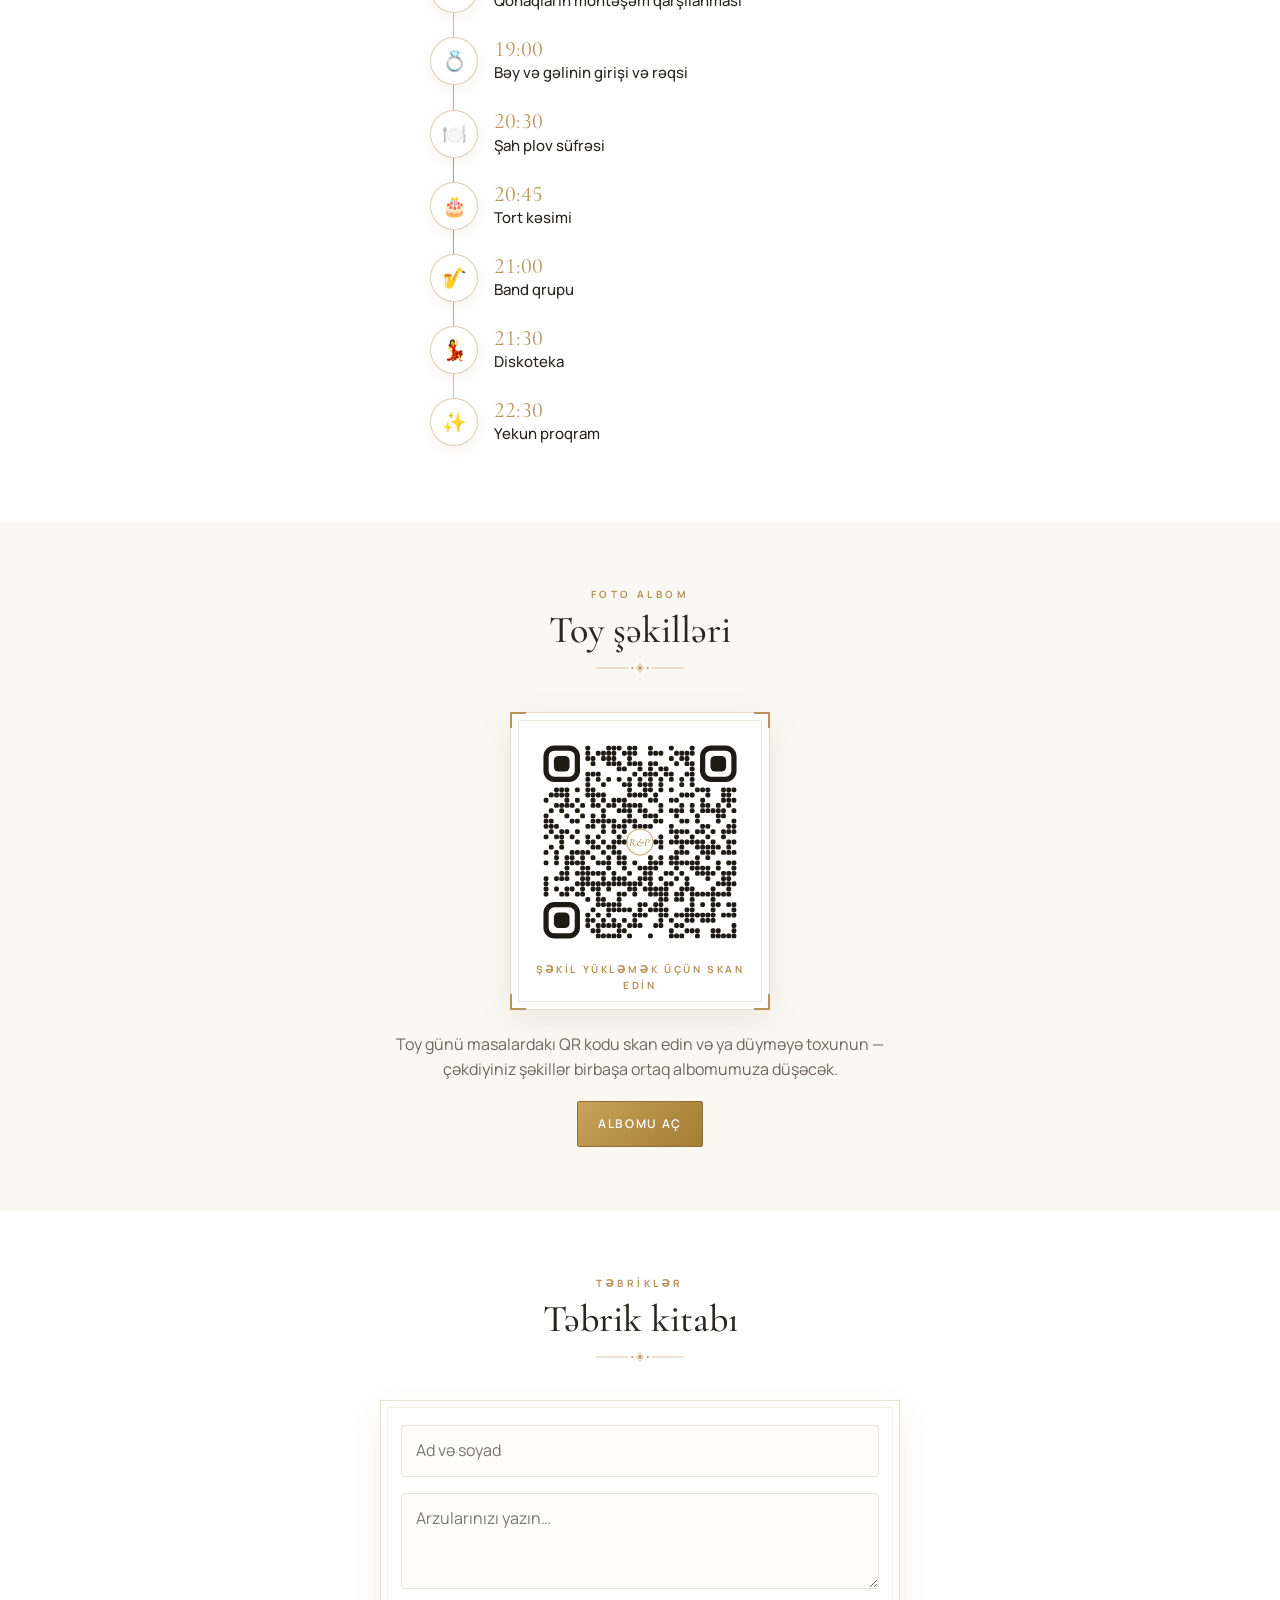
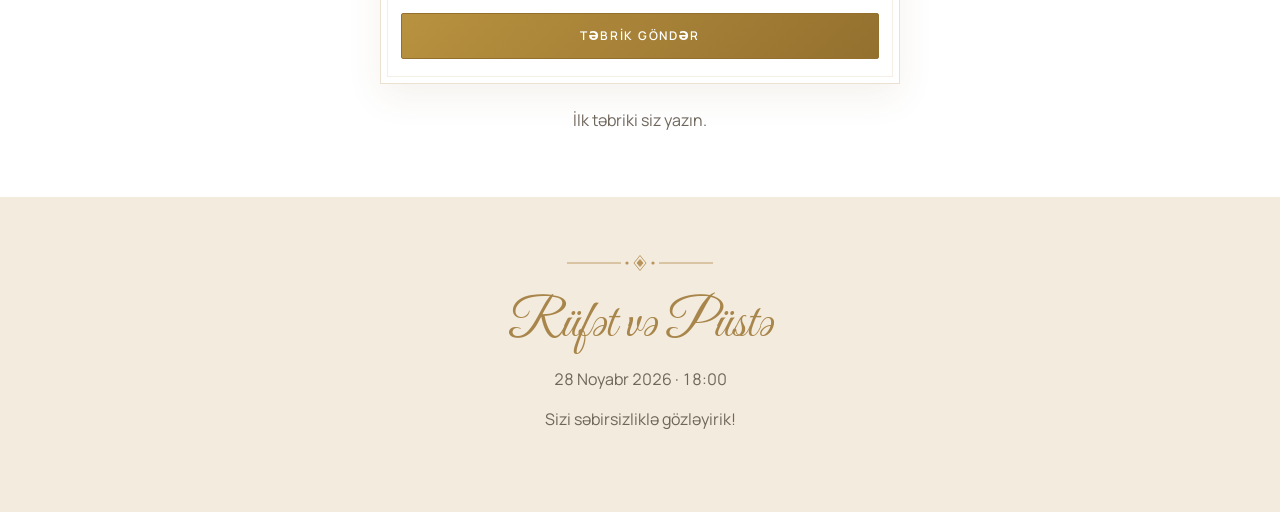
==== commit ec50ef8e: "Add files via upload" ====
--- a/index.html
+++ b/index.html
@@ -8,8 +8,14 @@
 <meta property="og:title" content="Rüfət və Püstə — Toy dəvətnaməsi">
 <meta property="og:description" content="28 Noyabr 2026, Şənbə · 18:00 · Yeni Arzu, VIP zalı">
 <meta property="og:type" content="website">
-<meta property="og:url" content="https://kenan678.github.io/puste-rufet/">
-<meta property="og:image" content="https://kenan678.github.io/puste-rufet/og-image.jpg?v=2">
+<meta property="og:url" content="https://rufat0203.github.io/">
+<meta property="og:image" content="https://rufat0203.github.io/og-image.jpg?v=2">
+<meta property="og:image:secure_url" content="https://rufat0203.github.io/og-image.jpg?v=2">
+<meta property="og:image:type" content="image/jpeg">
+<meta property="og:image:alt" content="Rüfət və Püstə — toy dəvətnaməsi, 28.11.2026">
+<meta property="og:site_name" content="Rüfət və Püstə">
+<meta property="og:locale" content="az_AZ">
+<meta name="twitter:image" content="https://rufat0203.github.io/og-image.jpg?v=2">
 <meta property="og:image:width" content="1200">
 <meta property="og:image:height" content="630">
 <meta name="twitter:card" content="summary_large_image">
@@ -17,7 +23,7 @@
 <link rel="preconnect" href="https://fonts.googleapis.com">
 <link rel="preconnect" href="https://fonts.gstatic.com" crossorigin>
 <link href="https://fonts.googleapis.com/css2?family=Great+Vibes&family=Cormorant+Garamond:ital,wght@0,400;0,500;0,600;1,400;1,500;1,600&family=Manrope:wght@400;500;600;700&display=swap" rel="stylesheet">
-<link rel="stylesheet" href="assets/style.css?v=10">
+<link rel="stylesheet" href="assets/style.css?v=11">
 </head>
 <body class="locked">
 
@@ -190,13 +196,13 @@
 
 <audio id="audio" loop preload="none"></audio>
 
-<script src="config.js?v=10"></script>
-<script src="assets/core.js?v=10"></script>
-<script src="assets/vendor/qrcode.js?v=10"></script>
-<script src="assets/invite.js?v=10"></script>
+<script src="config.js?v=11"></script>
+<script src="assets/core.js?v=11"></script>
+<script src="assets/vendor/qrcode.js?v=11"></script>
+<script src="assets/invite.js?v=11"></script>
 <script type="importmap">{ "imports": { "three": "./assets/vendor/three.module.min.js" } }</script>
 <script type="module">
-  import { mountRings } from "./assets/rings3d.js?v=10";
+  import { mountRings } from "./assets/rings3d.js?v=11";
   const box = document.getElementById("rings");
   try { if (box && mountRings(box)) box.classList.add("webgl"); } catch (e) { console.warn("3D üzüklər alınmadı:", e); }
 </script>
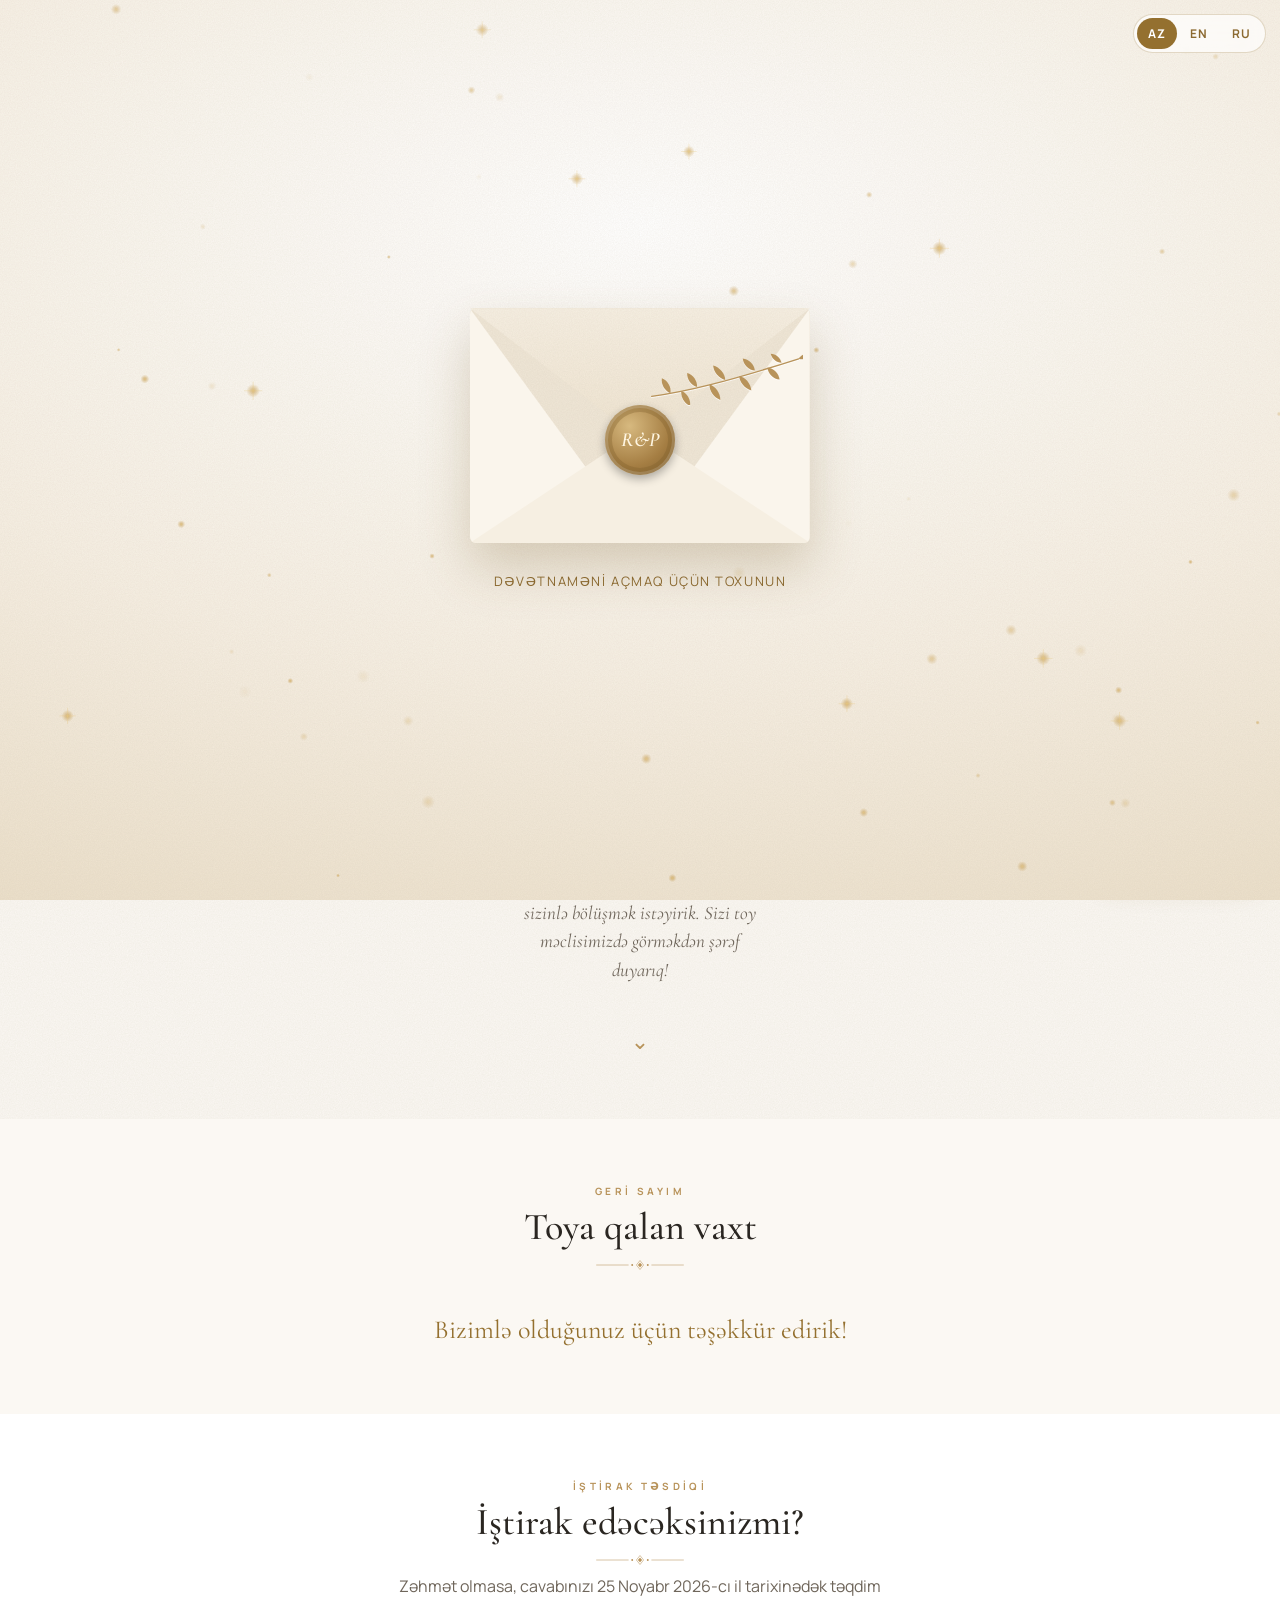
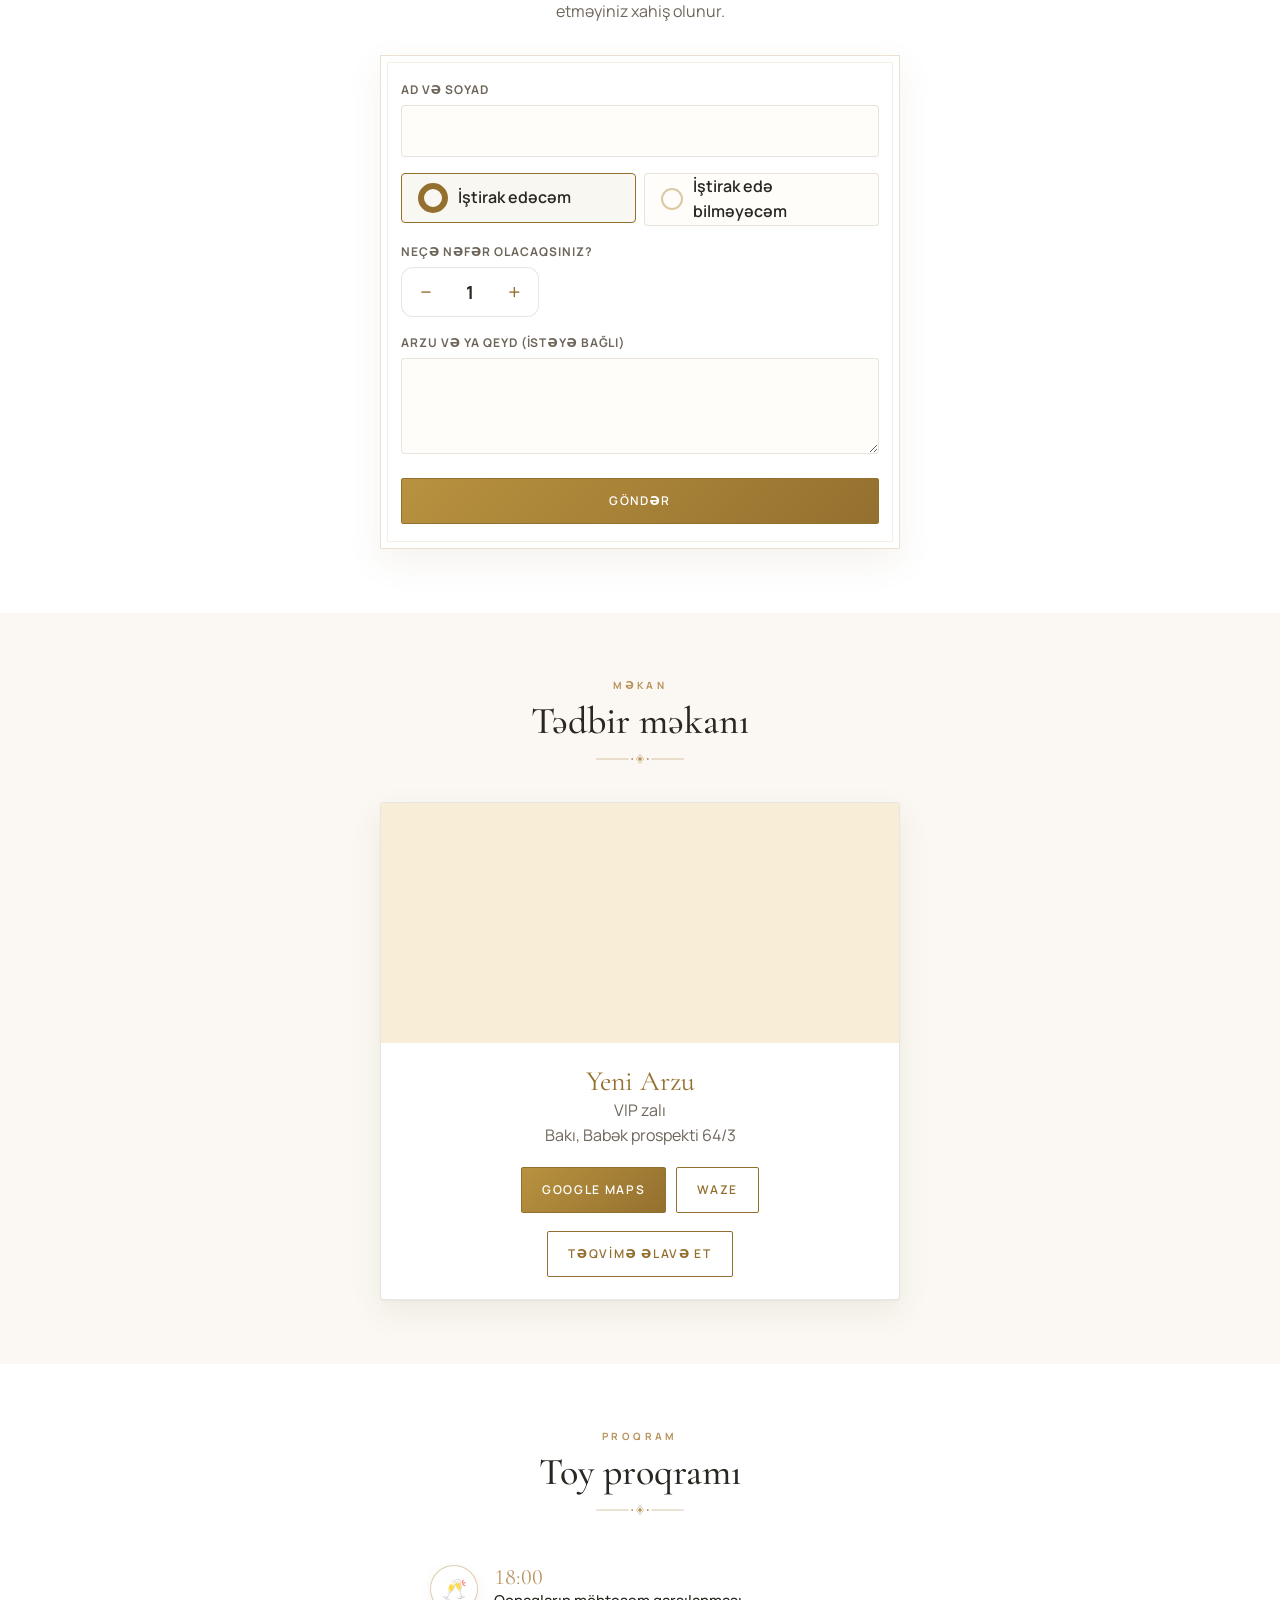
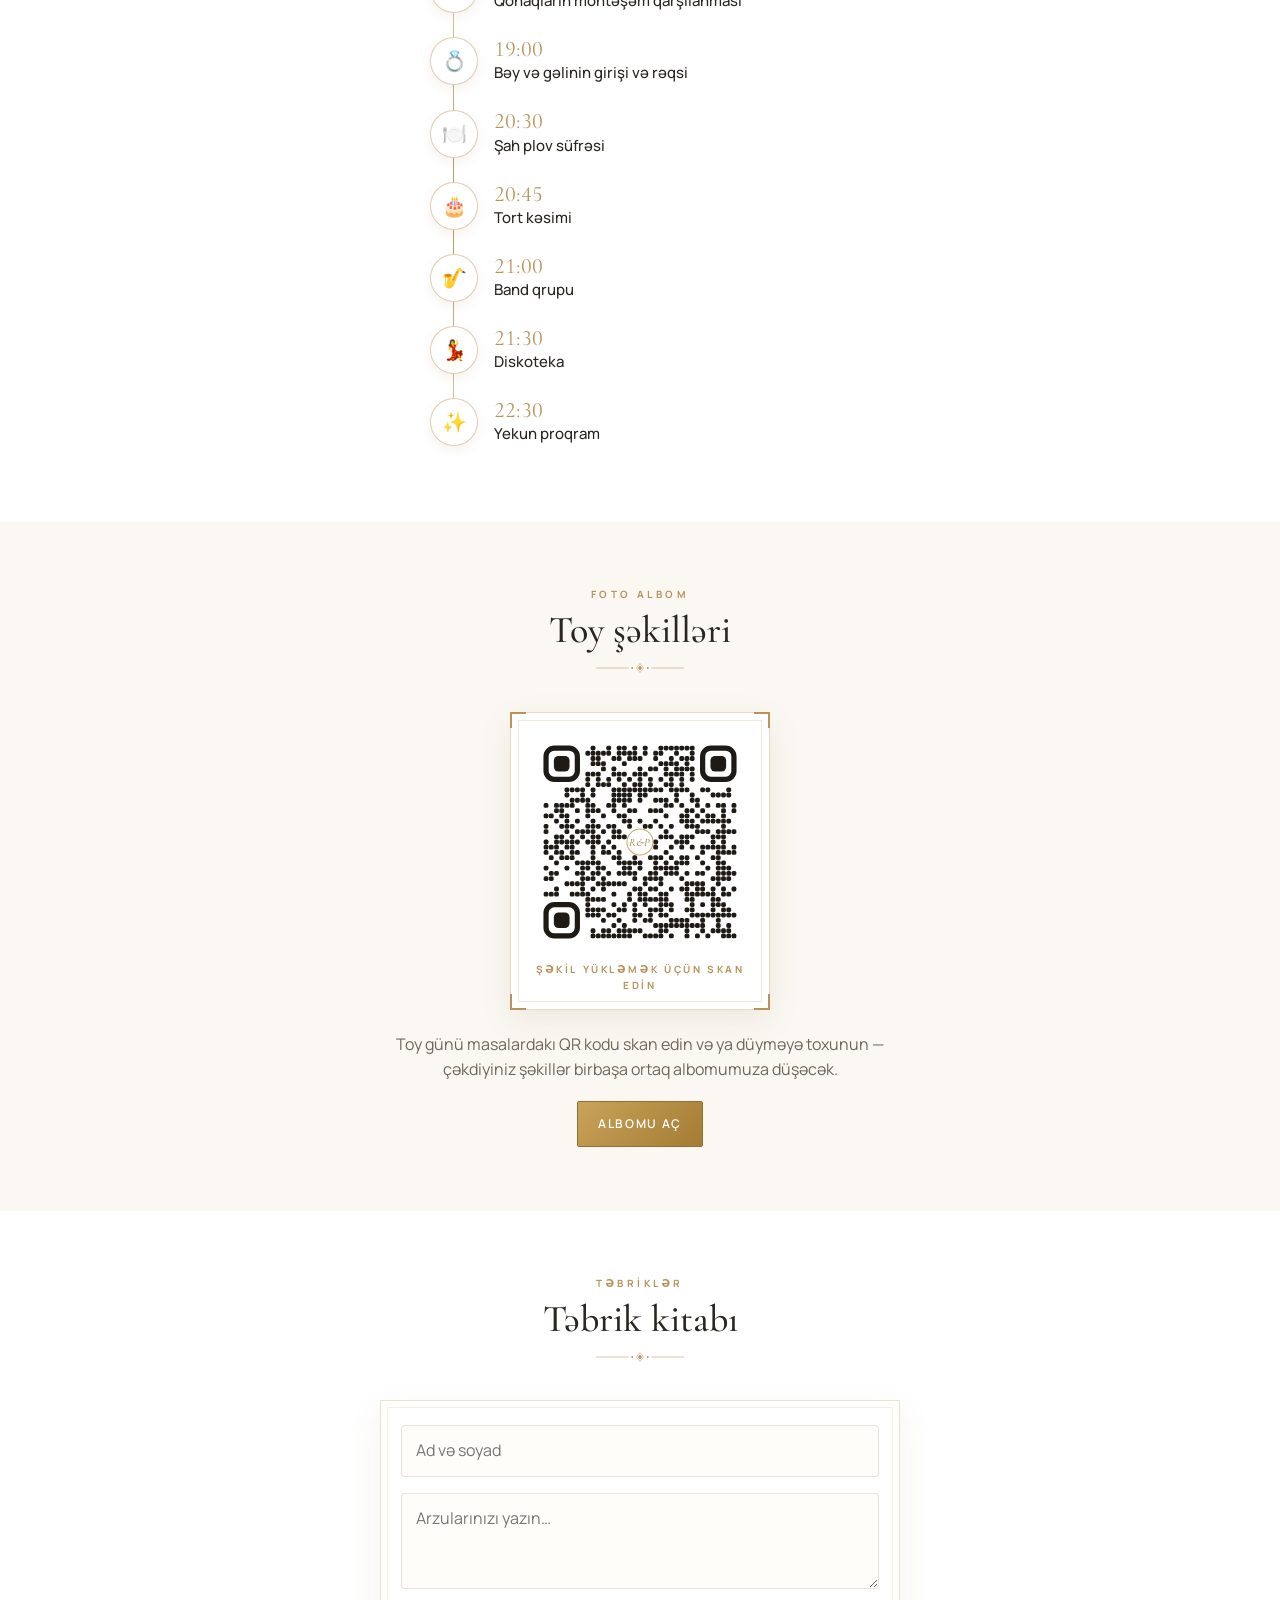
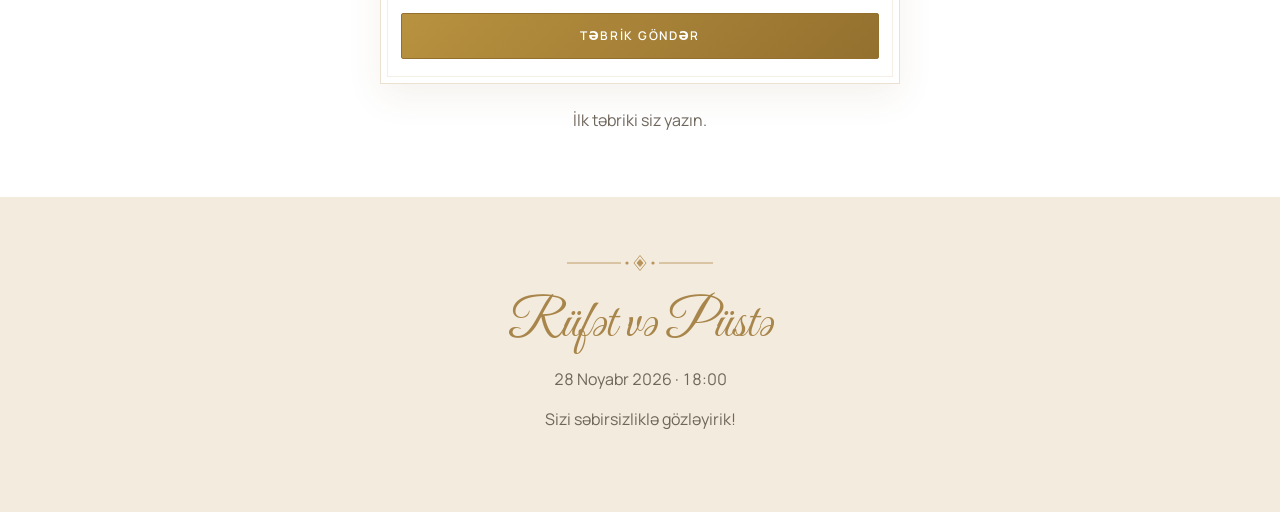
==== commit 6e0ea830: "Add files via upload" ====
--- a/index.html
+++ b/index.html
@@ -23,7 +23,7 @@
 <link rel="preconnect" href="https://fonts.googleapis.com">
 <link rel="preconnect" href="https://fonts.gstatic.com" crossorigin>
 <link href="https://fonts.googleapis.com/css2?family=Great+Vibes&family=Cormorant+Garamond:ital,wght@0,400;0,500;0,600;1,400;1,500;1,600&family=Manrope:wght@400;500;600;700&display=swap" rel="stylesheet">
-<link rel="stylesheet" href="assets/style.css?v=11">
+<link rel="stylesheet" href="assets/style.css?v=12">
 </head>
 <body class="locked">
 
@@ -196,13 +196,13 @@
 
 <audio id="audio" loop preload="none"></audio>
 
-<script src="config.js?v=11"></script>
-<script src="assets/core.js?v=11"></script>
-<script src="assets/vendor/qrcode.js?v=11"></script>
-<script src="assets/invite.js?v=11"></script>
+<script src="config.js?v=12"></script>
+<script src="assets/core.js?v=12"></script>
+<script src="assets/vendor/qrcode.js?v=12"></script>
+<script src="assets/invite.js?v=12"></script>
 <script type="importmap">{ "imports": { "three": "./assets/vendor/three.module.min.js" } }</script>
 <script type="module">
-  import { mountRings } from "./assets/rings3d.js?v=11";
+  import { mountRings } from "./assets/rings3d.js?v=12";
   const box = document.getElementById("rings");
   try { if (box && mountRings(box)) box.classList.add("webgl"); } catch (e) { console.warn("3D üzüklər alınmadı:", e); }
 </script>
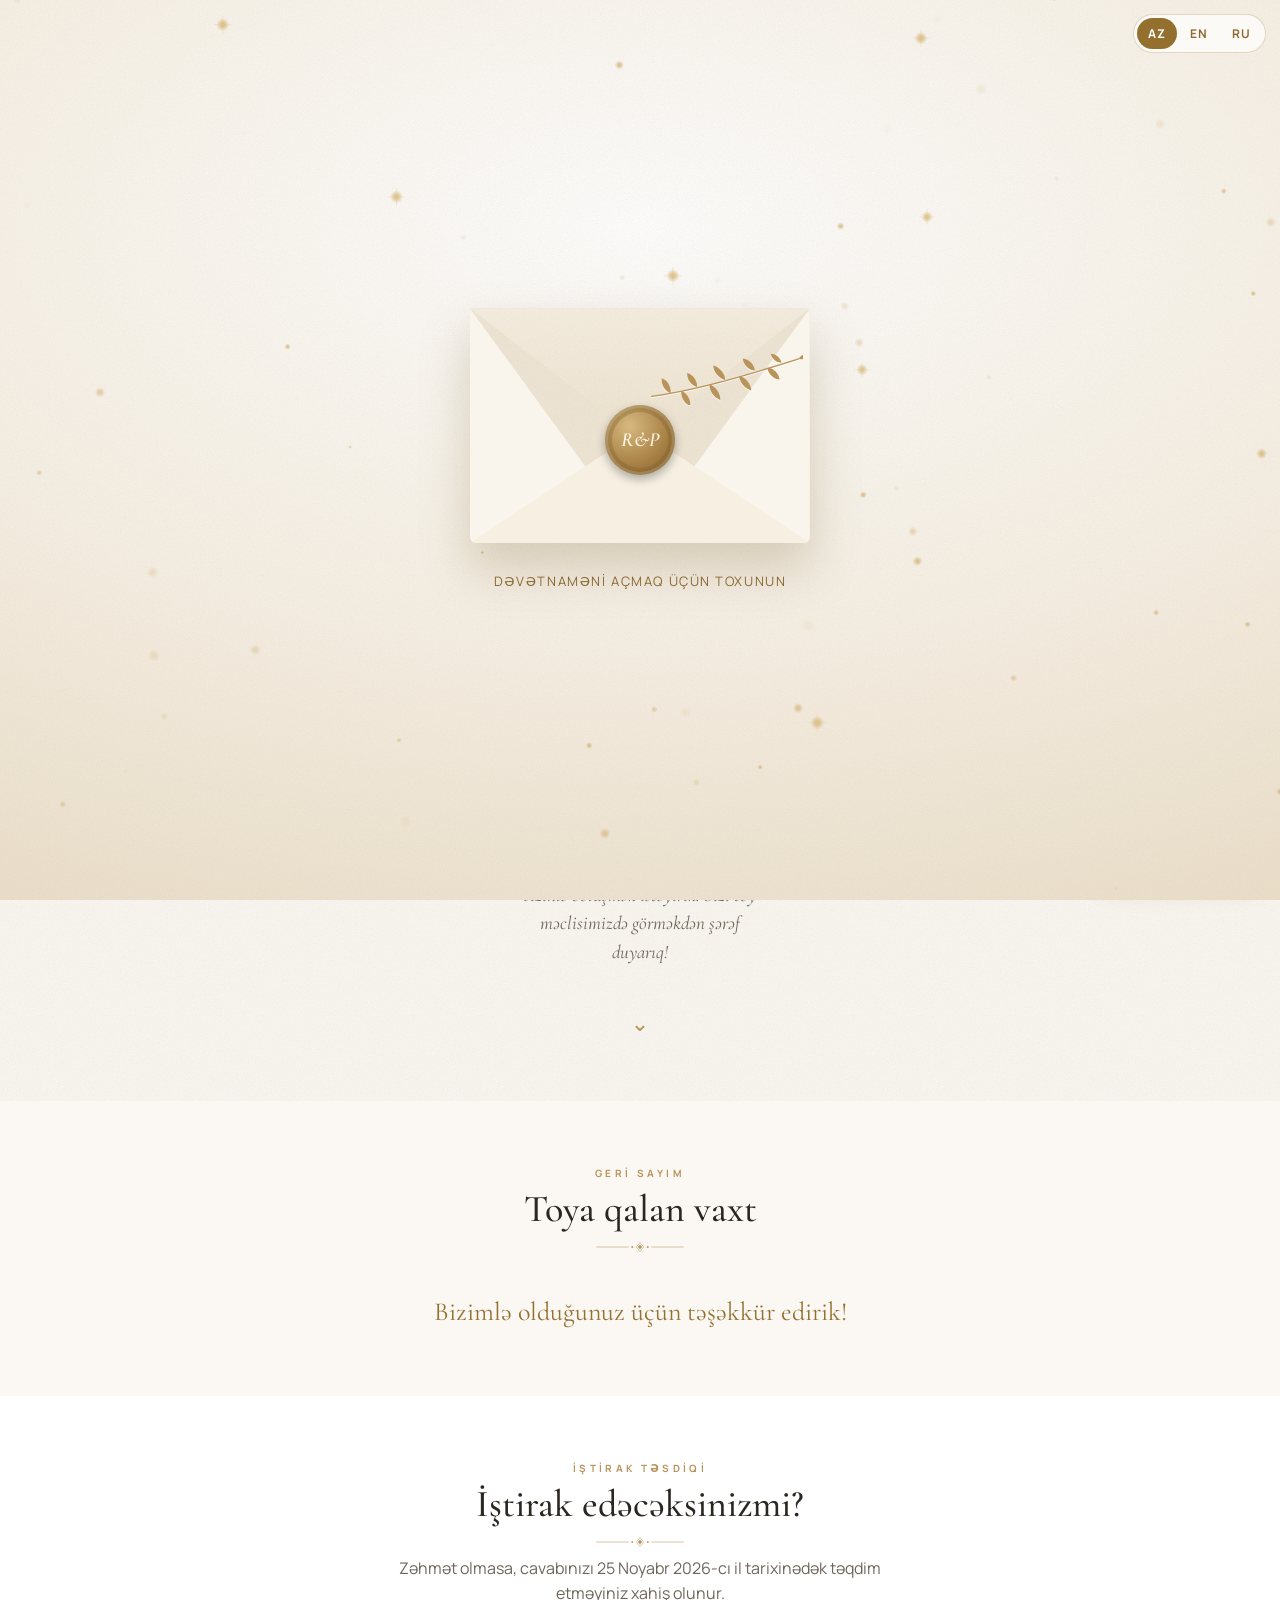
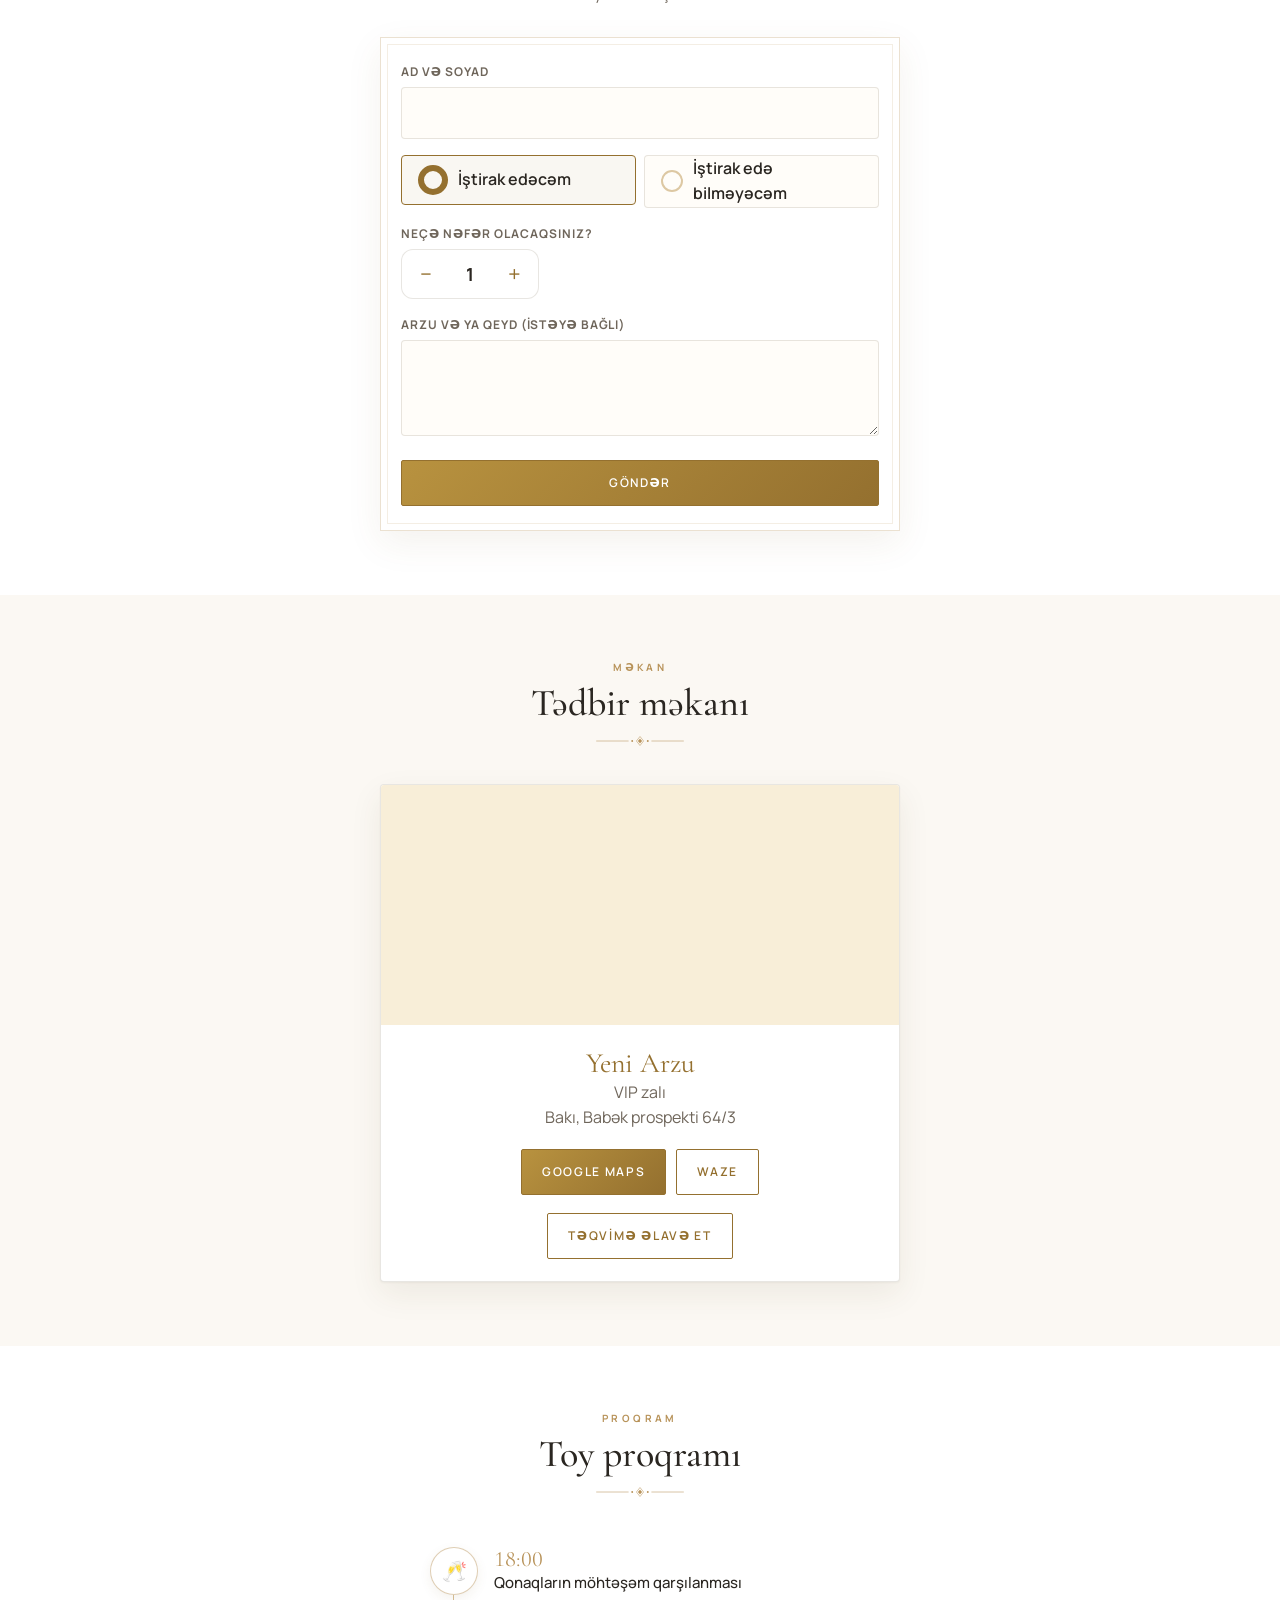
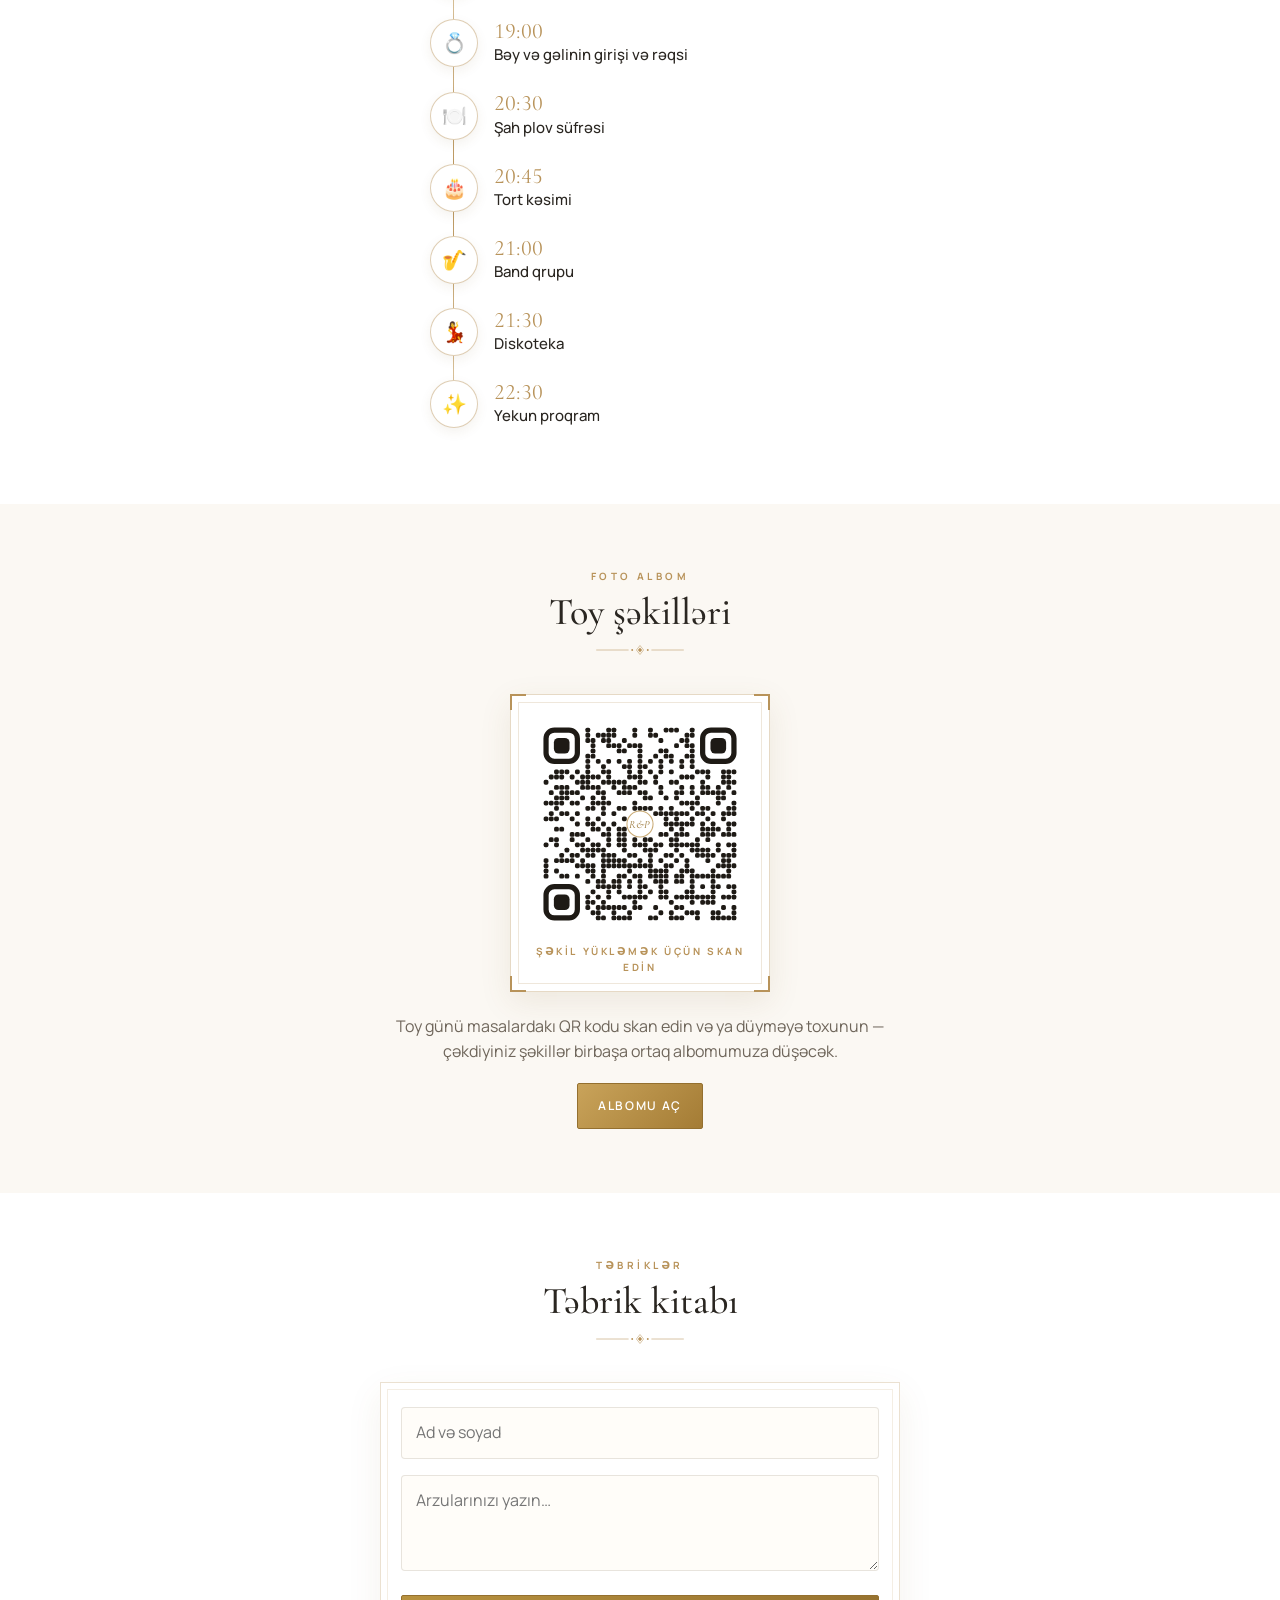
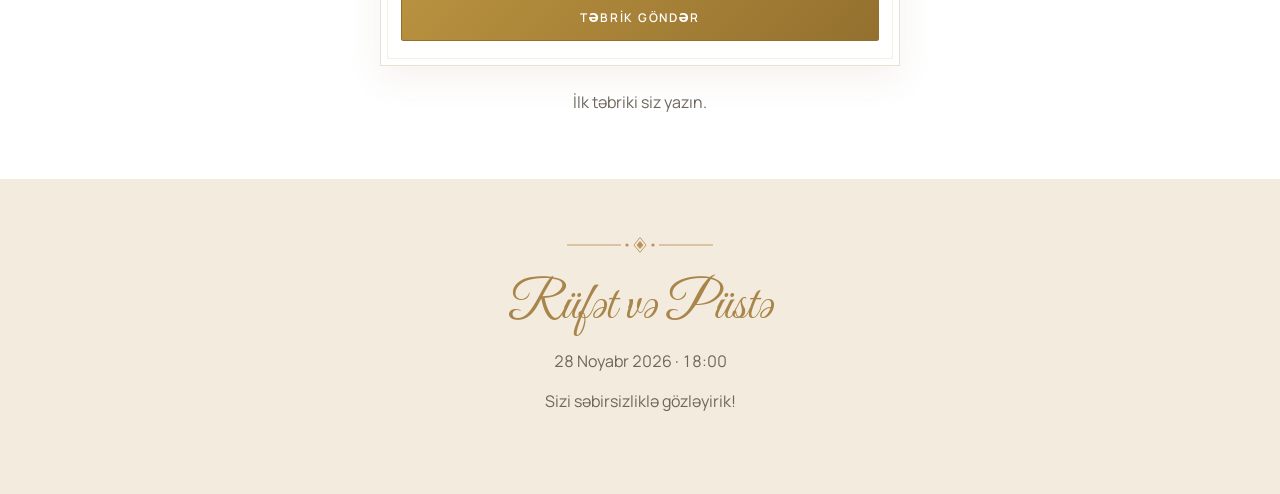
==== commit ac58c521: "Add files via upload" ====
--- a/index.html
+++ b/index.html
@@ -23,7 +23,7 @@
 <link rel="preconnect" href="https://fonts.googleapis.com">
 <link rel="preconnect" href="https://fonts.gstatic.com" crossorigin>
 <link href="https://fonts.googleapis.com/css2?family=Great+Vibes&family=Cormorant+Garamond:ital,wght@0,400;0,500;0,600;1,400;1,500;1,600&family=Manrope:wght@400;500;600;700&display=swap" rel="stylesheet">
-<link rel="stylesheet" href="assets/style.css?v=12">
+<link rel="stylesheet" href="assets/style.css?v=15">
 </head>
 <body class="locked">
 
@@ -196,13 +196,13 @@
 
 <audio id="audio" loop preload="none"></audio>
 
-<script src="config.js?v=12"></script>
-<script src="assets/core.js?v=12"></script>
-<script src="assets/vendor/qrcode.js?v=12"></script>
-<script src="assets/invite.js?v=12"></script>
+<script src="config.js?v=15"></script>
+<script src="assets/core.js?v=15"></script>
+<script src="assets/vendor/qrcode.js?v=15"></script>
+<script src="assets/invite.js?v=15"></script>
 <script type="importmap">{ "imports": { "three": "./assets/vendor/three.module.min.js" } }</script>
 <script type="module">
-  import { mountRings } from "./assets/rings3d.js?v=12";
+  import { mountRings } from "./assets/rings3d.js?v=15";
   const box = document.getElementById("rings");
   try { if (box && mountRings(box)) box.classList.add("webgl"); } catch (e) { console.warn("3D üzüklər alınmadı:", e); }
 </script>
--- a/assets/style.css
+++ b/assets/style.css
@@ -477,3 +477,22 @@
 main, header, section, footer, .intro { max-width: 100vw; overflow-x: clip; }
 .garland.left { left: 0; }
 .garland.right { right: 0; }
+
+/* Geri sayım — kiçik ekranlarda dörd qutu da tam görünsün */
+[data-theme="white-gold"] .countdown { display: grid; grid-template-columns: repeat(4, minmax(0, 1fr)); gap: clamp(6px, 3vw, 16px); width: 100%; max-width: 340px; padding: 0 2px; }
+[data-theme="white-gold"] .cd-cell { min-width: 0; min-height: 64px; overflow: visible; }
+@supports not (aspect-ratio: 1) { [data-theme="white-gold"] .cd-cell { padding: 18px 0; } }
+[data-theme="white-gold"] .cd-num { font-size: clamp(22px, 7.2vw, 28px); }
+[data-theme="white-gold"] .cd-lbl { font-size: clamp(8px, 2.4vw, 9px); letter-spacing: .14em; }
+
+/* Musiqi düyməsi: musiqi başlayandan bir neçə saniyə sonra kiçik dairəyə çevrilir, heç nəyi örtmür */
+.music-btn { transition: padding .4s ease, gap .4s ease; }
+.music-btn .mb-lbl { transition: max-width .4s ease, opacity .3s ease; max-width: 200px; overflow: hidden; }
+.music-btn.compact { padding: 0 6px; gap: 0; }
+.music-btn.compact .mb-lbl { max-width: 0; opacity: 0; }
+
+/* Adlar pilləli: Rüfət solda, Püstə sağda */
+[data-theme="white-gold"] .names { max-width: 360px; margin-left: auto; margin-right: auto; }
+[data-theme="white-gold"] .names .nm1 { text-align: center; transform: translateX(-11%); }
+[data-theme="white-gold"] .names .nm2 { text-align: center; transform: translateX(11%); }
+[data-theme="white-gold"] .names .amp { margin: 4px 0 6px; }
